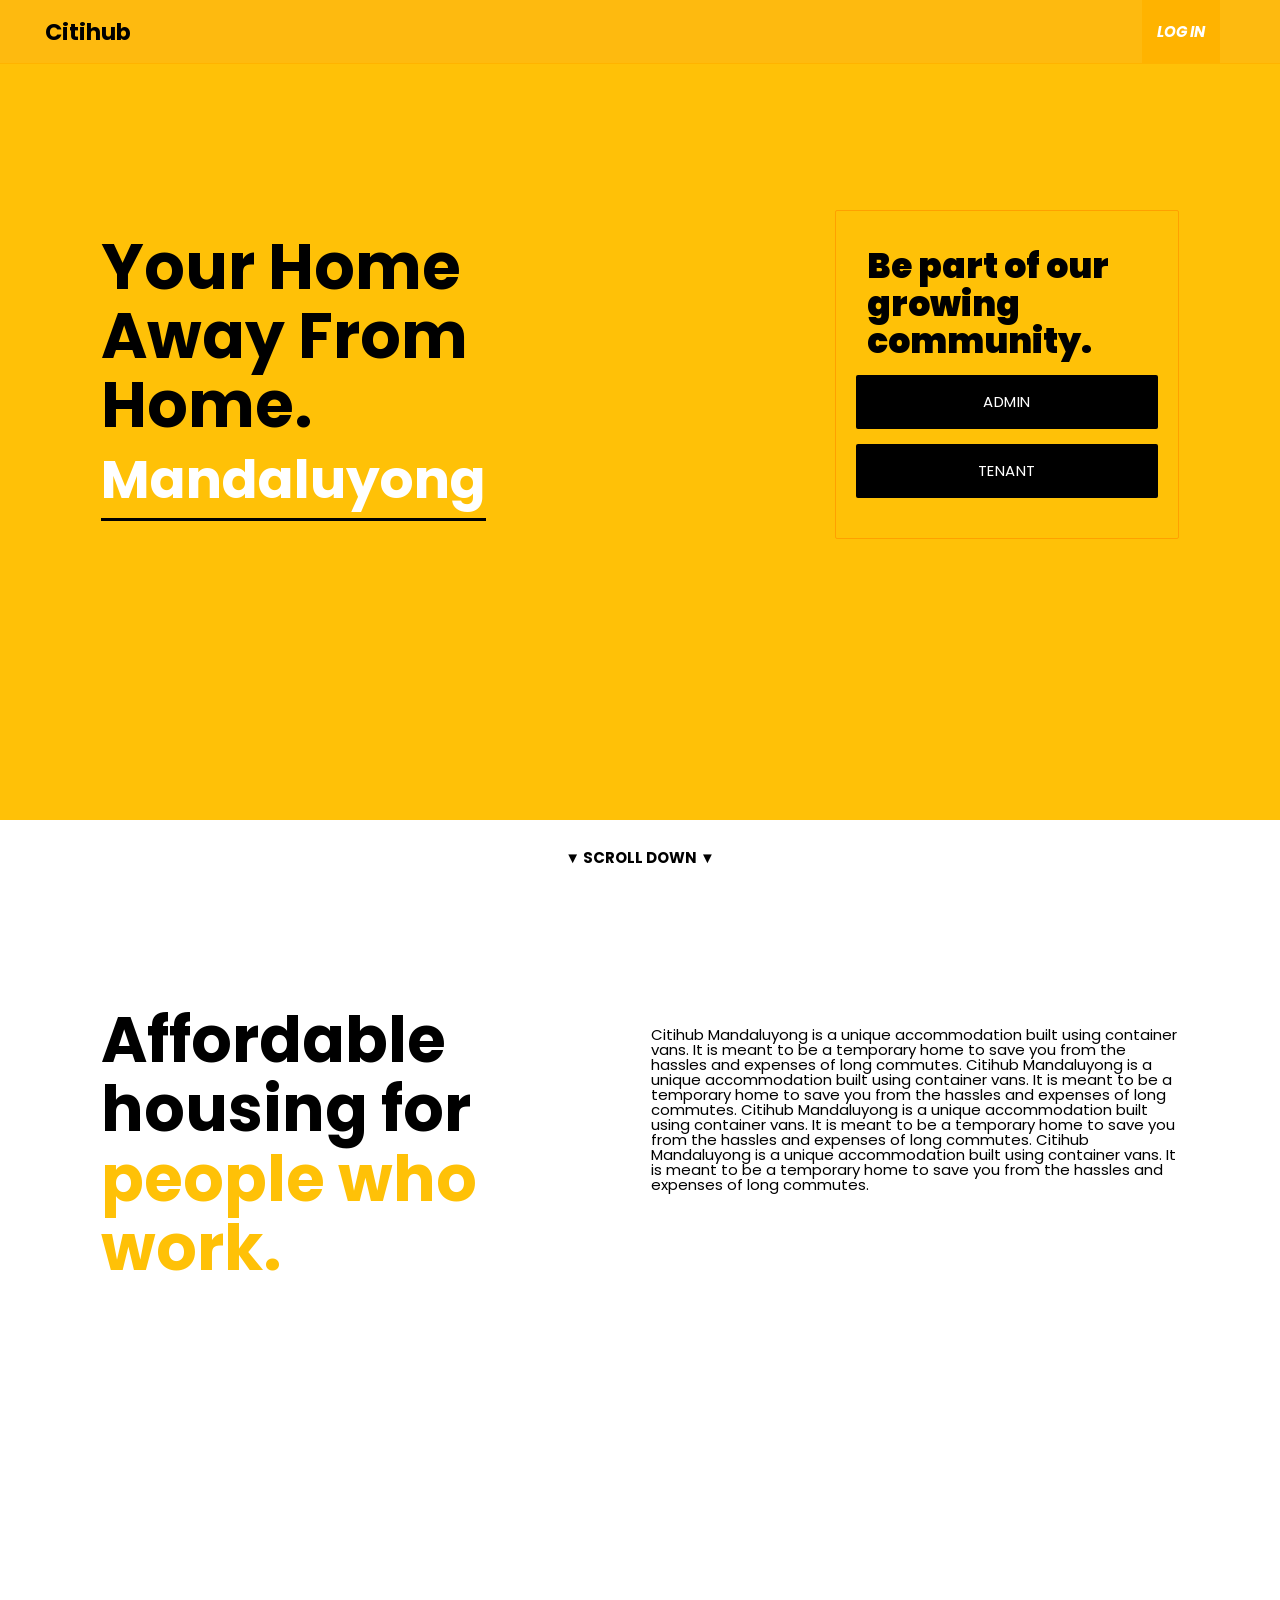
==== index.html @ 9468541c "CREATED Repo" ====
<!-- 
    Developed and designed by: Laurenz T.
    email me @: laurenz@outlook.ph
    COLLEGE OF COMPUTER STUDIES
    COMPUTER SCIENCE - SOFTWARE TECHNOLOGY
    "Ang pusong nabiyak, madalas naninindak" #uselessQuotesNgBagongTaon #2016
-->
<html>
    <head>
        <title>Crossfit Madayaw</title>
        <!-- Animated type stuff -->
        <link rel="stylesheet" href="animated-headline/css/reset.css"> <!-- CSS reset -->
	    <link rel="stylesheet" href="animated-headline/css/style.css"> <!-- Resource style -->
        <!-- Google icons -->        
        <link href="https://fonts.googleapis.com/icon?family=Material+Icons" rel="stylesheet"/>        
        <link href='https://fonts.googleapis.com/css?family=Poppins:400,300,500,700' rel='stylesheet' type='text/css'>
        
        <!-- Fonts up up and away -->
        <link type="text/css" rel="stylesheet" href="css/fontpack.css"/>
        <!-- Materialize CSS Import -->
        <link type="text/css" rel="stylesheet" href="css/materialize.css"  media="screen,projection"/>	      
        <!-- Custom Stylesheet -->
        <link type="text/css" rel="stylesheet" href="css/styles.css"/>  
        <!-- -->
        <link type="text/css" rel="stylesheet" href="css/animation.css" media="screen,projection"/>
        
        <!-- 
            PLEASE UPDATE THE FAVICON FFS
        -->
        <link rel="icon" type="image/png" href="assets/img/hack2015-favicon.png">
        <!-- 
            Looks like you've skipped editing the FAVICON....
        -->
        <!-- jquery. It's here because it wants to be here. It doesn't have to listen to what you want. -->
        <script type="text/javascript" src="js/jquery-2.1.3.min.js"></script>                                      
        <!--Let browser know website is optimized for mobile-->
        <meta name="viewport" 
              content="width=device-width, initial-scale=1.0, maximum-scale=1.0, user-scalable=yes"/>    
        <style>
            html {
                color: black;
            }
            p {
                font-size: 1em;
            }
            /* if you want to change the loading-bar's bar */
            .cd-headline.loading-bar .cd-words-wrapper::after {
                background: #000;
            }
            label {
                color: black !important;
                padding-right: 100px;
                margin-right: 200000px;
            }
        </style>
    </head>
    <!-- 
        Start of Body 
    -->
    <body>
        <!-- belowNav provides an effect for the nav bar-->        
        <!-- 
            NAVBAR 
        -->
        <div class="navbar-fixed">
            <nav>
                <div class="nav-wrapper " 
                     style="background: rgba(255, 193, 7, 0.92);
                            border-bottom: 1px solid;
                            border-bottom-color: #ffb300;">
                    
                    <div
                         style="padding-left: 45px;">
                        <a href="#!" class="brand-logo popp-bold font-condensed black-text" style="font-size: 1.5em;">
                            Citihub
                        </a>
                    </div>
                    <ul class="right hide-on-med-and-down popp-bold font-condensed all-caps italics">
                        <li>
                            <a href="sass.html">
                                 <!---->
                            </a>
                        </li>
                        <li>
                            <a href="badges.html">
                                 <!---->
                            </a>
                        </li>
                        <li class="active">
                            <a href="collapsible.html" class="amber darken-1">
                                Log in
                            </a>
                        </li>
                    </ul>
                </div>
            </nav>
        </div>
        <!-- \NAVBAR -->        
        
        <!-- 
            MAIN CONTENT 
        -->                
        <!-- ABOVE THE FOLD -->
        <section id="above-the-fold" class="amber" style="height: 84%;">
            <div class="padding-safe">                
                <div class="row">
                    <!-- left -->
                    <div class="col s12 m6">      
                        <!-- lazy spacing--><div class="pushdown-10p"></div>
                        <!-- lazy spacing--><div class="pushdown-5p"></div>
                        <div class="d">                        
                            <h1 class="cd-headline black-text clip popp-bold no-margin">
                                Your Home Away From Home. <br>
                            </h1>                            
                            <h2 class="cd-headline loading-bar popp-bold no-margin left">
                                <span class="cd-words-wrapper white-text text-accent-3 font-condensed ">
                                    <!-- First to appear -->
                                    <b class="is-visible">
                                        Mandaluyong
                                    </b>
                                    <b>
                                        Manila
                                    </b> 
                                    <b>
                                        Laguna
                                    </b> 
                                </span>
                            </h2>
                        </div>
                        
                    </div>
                    <!-- /left -->
                    <!-- spacing --> <div class="col s12 m2 transparent-text">.</div>
                    <!-- right -->
                    <div class="col s12 m4">
                        <!-- lazy spacing--><div class="pushdown-10p"></div>
                        <!-- lazy spacing--><div class="pushdown-2p"></div>
                        <div class="card-panel transparent input-field z-depth-0" style="border: 1px solid #ffa000;">
                            <div class="row">
                                <div class="col s12">
                                    <h4 class="black-text">
                                        Be part of our growing community.
                                    </h4>
                                </div>
                                <a href="/citihub/" class="btn-large black darken-3 z-depth-0 col s12">
                                    Admin
                                </a>
                                <span class="transparent-text">.</span>
                                <a href="/tenant/" class="btn-large black darken-3 z-depth-0 col s12">
                                    Tenant
                                </a>
                            </div>
                            <!--
                            <form>
                                <div class="input-field">
                                    <input id="first_name" type="text" class="validate black-text">
                                    <label for="first_name">Username</label>
                                </div>
                                <div class="input-field">
                                    <input id="first_name" type="password" class="validate black-text">
                                    <label for="first_name">Password</label>
                                </div>
                            </form>
                            -->
                        </div>
                    </div>
                    <!-- /right -->
                    <!-- lazy spacing --><div class="pushdown-5p"></div>
                </div>
            </div>
        </section>        
        <!-- -->
        <section class="windowheight">
            <div class="row">
                <div class="center floating">
                    <p class="popp-bold all-caps black-text">
                        <br><br>
                        ▼ Scroll down ▼
                    </p>
                </div>
            </div>
            <div class="padding-safe">
                <div class="row black-text">
                    <div class="col s12 m6">
                        <h1 class="black-text popp-bold">
                            Affordable housing for 
                            <span class="amber-text">
                                people who work.
                            </span>
                            
                        </h1>
                    </div>
                    <div class="col s12 m6">
                        <p class="pushdown-10p">
                            Citihub Mandaluyong is a unique accommodation built using container vans. 
                            It is meant to be a temporary home to save you from the hassles and expenses of long commutes.  
                            Citihub Mandaluyong is a unique accommodation built using container vans. 
                            It is meant to be a temporary home to save you from the hassles and expenses of long commutes.  
                            Citihub Mandaluyong is a unique accommodation built using container vans. 
                            It is meant to be a temporary home to save you from the hassles and expenses of long commutes.  
                            Citihub Mandaluyong is a unique accommodation built using container vans. 
                            It is meant to be a temporary home to save you from the hassles and expenses of long commutes.  
                            
                        </p>
                    </div>
                </div>
            </div>
        </section>
        <!-- lazy spacing --><div class="pushdown-10p"></div>
        <!-- 
            FOOTER
        -->
        <!--background-image: url('/assets/images/bg-2.jpg'); background-size: cover-->
        <footer class="page-footer black" style="padding-top: 10px;" >
            <div class="center popp-bold amber-text text-accent-3 all-caps italics">
                <h3>
                    "Challenge and pressure<br> yourself to rise"
                </h3>
                <span>
                    - Kobe Bryant - <br>
                    NBA Legend
                </span>
            </div>
            <div class="pushdown-2p"></div>
            <div class="container">
                <div class="row">
                    <div class="col l6 s12">
                        <h5 class="white-text">Crossfit Madayaw</h5>
                        <p class="grey-text text-lighten-4">
                            MS COMMERCIAL COMPLEX BLDG # 3 C-1 MC ARTHUR HIGHWAY, <br>
                            BRGY. MATINA, DAVAO CITY infront of Toyota Davao Matina
                        </p>
                    </div>
                    <div class="col l4 offset-l2 s12 text-right">
                        <h5 class="white-text">Links</h5>
                        <ul>
                            <li><a class="grey-text text-lighten-3" href="#!">Facebook</a></li>
                            <li><a class="grey-text text-lighten-3" href="#!">Twitter</a></li>
                            <li><a class="grey-text text-lighten-3" href="#!">Instagram</a></li>                            
                        </ul>
                        </div>
                </div>
            </div>
            <div class="footer-copyright ">
                <div class="container">
                    © 2016 Crossfit Madayaw
                    <a class="grey-text text-lighten-4 right" href="#!">
                        Con-TEMPORARY
                    </a>
                </div>
            </div>
        </footer>
        <!-- 
            \FOOTER 
        -->
        
        <!-- 
            Script Start 
        -->
        <script type="text/javascript" src="js/materialize.js"></script>
        <script> 
            $(".button-collapse").sideNav();
        </script>
        <script type="text/javascript" src="js/laurenz.js"></script>
        <!-- Script for changing navbar color. I know it's primitive. -->
        
        <script type="text/javascript" src="animated-headline/js/main.js"></script>    
        <script src="js/typed.js"></script>
          
        <script>            
          $(function(){
              $(".element").typed({                
                  strings: ["the norm.", "tradition.", "the specs.", "laziness.", "expectations.", "the typical."],
                  typeSpeed: 30,
                  loop: true,
                  showCursor: false,
                  backDelay: 800
              });
          });
        </script>  
    </body>
</html>

<!--
                    <div class="col s12 popp-bold">
                        <h1 class="white-text popp-bold all-caps italics">
                            Awarding those who go <br>
                            beyond 
                             <!-- Typed js content goes here 
                            <span class="element red-text text-accent-3"></span>
                        </h1>
                    </div>
                    -->
---- animated-headline/css/style.css ----
/* -------------------------------- 

Primary style

-------------------------------- */
*, *::after, *::before {
  -webkit-box-sizing: border-box;
  -moz-box-sizing: border-box;
  box-sizing: border-box;
}

html * {
  -webkit-font-smoothing: antialiased;
  -moz-osx-font-smoothing: grayscale;
}

.cd-words-wrapper {
  display: inline-block;
  position: relative;
  text-align: left;
}
.cd-words-wrapper b {
  display: inline-block;
  position: absolute;
  white-space: nowrap;
  left: 0;
  top: 0;
}
.cd-words-wrapper b.is-visible {
  position: relative;
}
.no-js .cd-words-wrapper b {
  opacity: 0;
}
.no-js .cd-words-wrapper b.is-visible {
  opacity: 1;
}

/* -------------------------------- 

xrotate-1 

-------------------------------- */
.cd-headline.rotate-1 .cd-words-wrapper {
  -webkit-perspective: 300px;
  -moz-perspective: 300px;
  perspective: 300px;
}
.cd-headline.rotate-1 b {
  opacity: 0;
  -webkit-transform-origin: 50% 100%;
  -moz-transform-origin: 50% 100%;
  -ms-transform-origin: 50% 100%;
  -o-transform-origin: 50% 100%;
  transform-origin: 50% 100%;
  -webkit-transform: rotateX(180deg);
  -moz-transform: rotateX(180deg);
  -ms-transform: rotateX(180deg);
  -o-transform: rotateX(180deg);
  transform: rotateX(180deg);
}
.cd-headline.rotate-1 b.is-visible {
  opacity: 1;
  -webkit-transform: rotateX(0deg);
  -moz-transform: rotateX(0deg);
  -ms-transform: rotateX(0deg);
  -o-transform: rotateX(0deg);
  transform: rotateX(0deg);
  -webkit-animation: cd-rotate-1-in 1.2s;
  -moz-animation: cd-rotate-1-in 1.2s;
  animation: cd-rotate-1-in 1.2s;
}
.cd-headline.rotate-1 b.is-hidden {
  -webkit-transform: rotateX(180deg);
  -moz-transform: rotateX(180deg);
  -ms-transform: rotateX(180deg);
  -o-transform: rotateX(180deg);
  transform: rotateX(180deg);
  -webkit-animation: cd-rotate-1-out 1.2s;
  -moz-animation: cd-rotate-1-out 1.2s;
  animation: cd-rotate-1-out 1.2s;
}

@-webkit-keyframes cd-rotate-1-in {
  0% {
    -webkit-transform: rotateX(180deg);
    opacity: 0;
  }
  35% {
    -webkit-transform: rotateX(120deg);
    opacity: 0;
  }
  65% {
    opacity: 0;
  }
  100% {
    -webkit-transform: rotateX(360deg);
    opacity: 1;
  }
}
@-moz-keyframes cd-rotate-1-in {
  0% {
    -moz-transform: rotateX(180deg);
    opacity: 0;
  }
  35% {
    -moz-transform: rotateX(120deg);
    opacity: 0;
  }
  65% {
    opacity: 0;
  }
  100% {
    -moz-transform: rotateX(360deg);
    opacity: 1;
  }
}
@keyframes cd-rotate-1-in {
  0% {
    -webkit-transform: rotateX(180deg);
    -moz-transform: rotateX(180deg);
    -ms-transform: rotateX(180deg);
    -o-transform: rotateX(180deg);
    transform: rotateX(180deg);
    opacity: 0;
  }
  35% {
    -webkit-transform: rotateX(120deg);
    -moz-transform: rotateX(120deg);
    -ms-transform: rotateX(120deg);
    -o-transform: rotateX(120deg);
    transform: rotateX(120deg);
    opacity: 0;
  }
  65% {
    opacity: 0;
  }
  100% {
    -webkit-transform: rotateX(360deg);
    -moz-transform: rotateX(360deg);
    -ms-transform: rotateX(360deg);
    -o-transform: rotateX(360deg);
    transform: rotateX(360deg);
    opacity: 1;
  }
}
@-webkit-keyframes cd-rotate-1-out {
  0% {
    -webkit-transform: rotateX(0deg);
    opacity: 1;
  }
  35% {
    -webkit-transform: rotateX(-40deg);
    opacity: 1;
  }
  65% {
    opacity: 0;
  }
  100% {
    -webkit-transform: rotateX(180deg);
    opacity: 0;
  }
}
@-moz-keyframes cd-rotate-1-out {
  0% {
    -moz-transform: rotateX(0deg);
    opacity: 1;
  }
  35% {
    -moz-transform: rotateX(-40deg);
    opacity: 1;
  }
  65% {
    opacity: 0;
  }
  100% {
    -moz-transform: rotateX(180deg);
    opacity: 0;
  }
}
@keyframes cd-rotate-1-out {
  0% {
    -webkit-transform: rotateX(0deg);
    -moz-transform: rotateX(0deg);
    -ms-transform: rotateX(0deg);
    -o-transform: rotateX(0deg);
    transform: rotateX(0deg);
    opacity: 1;
  }
  35% {
    -webkit-transform: rotateX(-40deg);
    -moz-transform: rotateX(-40deg);
    -ms-transform: rotateX(-40deg);
    -o-transform: rotateX(-40deg);
    transform: rotateX(-40deg);
    opacity: 1;
  }
  65% {
    opacity: 0;
  }
  100% {
    -webkit-transform: rotateX(180deg);
    -moz-transform: rotateX(180deg);
    -ms-transform: rotateX(180deg);
    -o-transform: rotateX(180deg);
    transform: rotateX(180deg);
    opacity: 0;
  }
}
/* -------------------------------- 

xtype 

-------------------------------- */
.cd-headline.type .cd-words-wrapper {
  vertical-align: top;
  overflow: hidden;
}
.cd-headline.type .cd-words-wrapper::after {
  /* vertical bar */
  content: '';
  position: absolute;
  right: 0;
  top: 50%;
  bottom: auto;
  -webkit-transform: translateY(-50%);
  -moz-transform: translateY(-50%);
  -ms-transform: translateY(-50%);
  -o-transform: translateY(-50%);
  transform: translateY(-50%);
  height: 90%;
  width: 1px;
  background-color: #aebcb9;
}
.cd-headline.type .cd-words-wrapper.waiting::after {
  -webkit-animation: cd-pulse 1s infinite;
  -moz-animation: cd-pulse 1s infinite;
  animation: cd-pulse 1s infinite;
}
.cd-headline.type .cd-words-wrapper.selected {
  background-color: #aebcb9;
}
.cd-headline.type .cd-words-wrapper.selected::after {
  visibility: hidden;
}
.cd-headline.type .cd-words-wrapper.selected b {
  color: #0d0d0d;
}
.cd-headline.type b {
  visibility: hidden;
}
.cd-headline.type b.is-visible {
  visibility: visible;
}
.cd-headline.type i {
  position: absolute;
  visibility: hidden;
}
.cd-headline.type i.in {
  position: relative;
  visibility: visible;
}

@-webkit-keyframes cd-pulse {
  0% {
    -webkit-transform: translateY(-50%) scale(1);
    opacity: 1;
  }
  40% {
    -webkit-transform: translateY(-50%) scale(0.9);
    opacity: 0;
  }
  100% {
    -webkit-transform: translateY(-50%) scale(0);
    opacity: 0;
  }
}
@-moz-keyframes cd-pulse {
  0% {
    -moz-transform: translateY(-50%) scale(1);
    opacity: 1;
  }
  40% {
    -moz-transform: translateY(-50%) scale(0.9);
    opacity: 0;
  }
  100% {
    -moz-transform: translateY(-50%) scale(0);
    opacity: 0;
  }
}
@keyframes cd-pulse {
  0% {
    -webkit-transform: translateY(-50%) scale(1);
    -moz-transform: translateY(-50%) scale(1);
    -ms-transform: translateY(-50%) scale(1);
    -o-transform: translateY(-50%) scale(1);
    transform: translateY(-50%) scale(1);
    opacity: 1;
  }
  40% {
    -webkit-transform: translateY(-50%) scale(0.9);
    -moz-transform: translateY(-50%) scale(0.9);
    -ms-transform: translateY(-50%) scale(0.9);
    -o-transform: translateY(-50%) scale(0.9);
    transform: translateY(-50%) scale(0.9);
    opacity: 0;
  }
  100% {
    -webkit-transform: translateY(-50%) scale(0);
    -moz-transform: translateY(-50%) scale(0);
    -ms-transform: translateY(-50%) scale(0);
    -o-transform: translateY(-50%) scale(0);
    transform: translateY(-50%) scale(0);
    opacity: 0;
  }
}
/* -------------------------------- 

xrotate-2 

-------------------------------- */
.cd-headline.rotate-2 .cd-words-wrapper {
  -webkit-perspective: 300px;
  -moz-perspective: 300px;
  perspective: 300px;
}
.cd-headline.rotate-2 i, .cd-headline.rotate-2 em {
  display: inline-block;
  -webkit-backface-visibility: hidden;
  backface-visibility: hidden;
}
.cd-headline.rotate-2 b {
  opacity: 0;
}
.cd-headline.rotate-2 i {
  -webkit-transform-style: preserve-3d;
  -moz-transform-style: preserve-3d;
  -ms-transform-style: preserve-3d;
  -o-transform-style: preserve-3d;
  transform-style: preserve-3d;
  -webkit-transform: translateZ(-20px) rotateX(90deg);
  -moz-transform: translateZ(-20px) rotateX(90deg);
  -ms-transform: translateZ(-20px) rotateX(90deg);
  -o-transform: translateZ(-20px) rotateX(90deg);
  transform: translateZ(-20px) rotateX(90deg);
  opacity: 0;
}
.is-visible .cd-headline.rotate-2 i {
  opacity: 1;
}
.cd-headline.rotate-2 i.in {
  -webkit-animation: cd-rotate-2-in 0.4s forwards;
  -moz-animation: cd-rotate-2-in 0.4s forwards;
  animation: cd-rotate-2-in 0.4s forwards;
}
.cd-headline.rotate-2 i.out {
  -webkit-animation: cd-rotate-2-out 0.4s forwards;
  -moz-animation: cd-rotate-2-out 0.4s forwards;
  animation: cd-rotate-2-out 0.4s forwards;
}
.cd-headline.rotate-2 em {
  -webkit-transform: translateZ(20px);
  -moz-transform: translateZ(20px);
  -ms-transform: translateZ(20px);
  -o-transform: translateZ(20px);
  transform: translateZ(20px);
}

.no-csstransitions .cd-headline.rotate-2 i {
  -webkit-transform: rotateX(0deg);
  -moz-transform: rotateX(0deg);
  -ms-transform: rotateX(0deg);
  -o-transform: rotateX(0deg);
  transform: rotateX(0deg);
  opacity: 0;
}
.no-csstransitions .cd-headline.rotate-2 i em {
  -webkit-transform: scale(1);
  -moz-transform: scale(1);
  -ms-transform: scale(1);
  -o-transform: scale(1);
  transform: scale(1);
}

.no-csstransitions .cd-headline.rotate-2 .is-visible i {
  opacity: 1;
}

@-webkit-keyframes cd-rotate-2-in {
  0% {
    opacity: 0;
    -webkit-transform: translateZ(-20px) rotateX(90deg);
  }
  60% {
    opacity: 1;
    -webkit-transform: translateZ(-20px) rotateX(-10deg);
  }
  100% {
    opacity: 1;
    -webkit-transform: translateZ(-20px) rotateX(0deg);
  }
}
@-moz-keyframes cd-rotate-2-in {
  0% {
    opacity: 0;
    -moz-transform: translateZ(-20px) rotateX(90deg);
  }
  60% {
    opacity: 1;
    -moz-transform: translateZ(-20px) rotateX(-10deg);
  }
  100% {
    opacity: 1;
    -moz-transform: translateZ(-20px) rotateX(0deg);
  }
}
@keyframes cd-rotate-2-in {
  0% {
    opacity: 0;
    -webkit-transform: translateZ(-20px) rotateX(90deg);
    -moz-transform: translateZ(-20px) rotateX(90deg);
    -ms-transform: translateZ(-20px) rotateX(90deg);
    -o-transform: translateZ(-20px) rotateX(90deg);
    transform: translateZ(-20px) rotateX(90deg);
  }
  60% {
    opacity: 1;
    -webkit-transform: translateZ(-20px) rotateX(-10deg);
    -moz-transform: translateZ(-20px) rotateX(-10deg);
    -ms-transform: translateZ(-20px) rotateX(-10deg);
    -o-transform: translateZ(-20px) rotateX(-10deg);
    transform: translateZ(-20px) rotateX(-10deg);
  }
  100% {
    opacity: 1;
    -webkit-transform: translateZ(-20px) rotateX(0deg);
    -moz-transform: translateZ(-20px) rotateX(0deg);
    -ms-transform: translateZ(-20px) rotateX(0deg);
    -o-transform: translateZ(-20px) rotateX(0deg);
    transform: translateZ(-20px) rotateX(0deg);
  }
}
@-webkit-keyframes cd-rotate-2-out {
  0% {
    opacity: 1;
    -webkit-transform: translateZ(-20px) rotateX(0);
  }
  60% {
    opacity: 0;
    -webkit-transform: translateZ(-20px) rotateX(-100deg);
  }
  100% {
    opacity: 0;
    -webkit-transform: translateZ(-20px) rotateX(-90deg);
  }
}
@-moz-keyframes cd-rotate-2-out {
  0% {
    opacity: 1;
    -moz-transform: translateZ(-20px) rotateX(0);
  }
  60% {
    opacity: 0;
    -moz-transform: translateZ(-20px) rotateX(-100deg);
  }
  100% {
    opacity: 0;
    -moz-transform: translateZ(-20px) rotateX(-90deg);
  }
}
@keyframes cd-rotate-2-out {
  0% {
    opacity: 1;
    -webkit-transform: translateZ(-20px) rotateX(0);
    -moz-transform: translateZ(-20px) rotateX(0);
    -ms-transform: translateZ(-20px) rotateX(0);
    -o-transform: translateZ(-20px) rotateX(0);
    transform: translateZ(-20px) rotateX(0);
  }
  60% {
    opacity: 0;
    -webkit-transform: translateZ(-20px) rotateX(-100deg);
    -moz-transform: translateZ(-20px) rotateX(-100deg);
    -ms-transform: translateZ(-20px) rotateX(-100deg);
    -o-transform: translateZ(-20px) rotateX(-100deg);
    transform: translateZ(-20px) rotateX(-100deg);
  }
  100% {
    opacity: 0;
    -webkit-transform: translateZ(-20px) rotateX(-90deg);
    -moz-transform: translateZ(-20px) rotateX(-90deg);
    -ms-transform: translateZ(-20px) rotateX(-90deg);
    -o-transform: translateZ(-20px) rotateX(-90deg);
    transform: translateZ(-20px) rotateX(-90deg);
  }
}
/* -------------------------------- 

xloading-bar 

-------------------------------- */
.cd-headline.loading-bar span {
  display: inline-block;
  padding: .2em 0;
}
.cd-headline.loading-bar .cd-words-wrapper {
  overflow: hidden;
  vertical-align: top;
}
.cd-headline.loading-bar .cd-words-wrapper::after {
  /* loading bar */
  content: '';
  position: absolute;
  left: 0;
  bottom: 0;
  height: 3px;
  width: 0;
  background: #000;
  z-index: 2;
  -webkit-transition: width 0.3s -0.1s;
  -moz-transition: width 0.3s -0.1s;
  transition: width 0.3s -0.1s;
}
.cd-headline.loading-bar .cd-words-wrapper.is-loading::after {
  width: 100%;
  -webkit-transition: width 3s;
  -moz-transition: width 3s;
  transition: width 3s;
}
.cd-headline.loading-bar b {
  top: .2em;
  opacity: 0;
  -webkit-transition: opacity 0.3s;
  -moz-transition: opacity 0.3s;
  transition: opacity 0.3s;
}
.cd-headline.loading-bar b.is-visible {
  opacity: 1;
  top: 0;
}

/* -------------------------------- 

xslide 

-------------------------------- */
.cd-headline.slide span {
  display: inline-block;
  padding: .2em 0;
}
.cd-headline.slide .cd-words-wrapper {
  overflow: hidden;
  vertical-align: top;
}
.cd-headline.slide b {
  opacity: 0;
  top: .2em;
}
.cd-headline.slide b.is-visible {
  top: 0;
  opacity: 1;
  -webkit-animation: slide-in 0.6s;
  -moz-animation: slide-in 0.6s;
  animation: slide-in 0.6s;
}
.cd-headline.slide b.is-hidden {
  -webkit-animation: slide-out 0.6s;
  -moz-animation: slide-out 0.6s;
  animation: slide-out 0.6s;
}

@-webkit-keyframes slide-in {
  0% {
    opacity: 0;
    -webkit-transform: translateY(-100%);
  }
  60% {
    opacity: 1;
    -webkit-transform: translateY(20%);
  }
  100% {
    opacity: 1;
    -webkit-transform: translateY(0);
  }
}
@-moz-keyframes slide-in {
  0% {
    opacity: 0;
    -moz-transform: translateY(-100%);
  }
  60% {
    opacity: 1;
    -moz-transform: translateY(20%);
  }
  100% {
    opacity: 1;
    -moz-transform: translateY(0);
  }
}
@keyframes slide-in {
  0% {
    opacity: 0;
    -webkit-transform: translateY(-100%);
    -moz-transform: translateY(-100%);
    -ms-transform: translateY(-100%);
    -o-transform: translateY(-100%);
    transform: translateY(-100%);
  }
  60% {
    opacity: 1;
    -webkit-transform: translateY(20%);
    -moz-transform: translateY(20%);
    -ms-transform: translateY(20%);
    -o-transform: translateY(20%);
    transform: translateY(20%);
  }
  100% {
    opacity: 1;
    -webkit-transform: translateY(0);
    -moz-transform: translateY(0);
    -ms-transform: translateY(0);
    -o-transform: translateY(0);
    transform: translateY(0);
  }
}
@-webkit-keyframes slide-out {
  0% {
    opacity: 1;
    -webkit-transform: translateY(0);
  }
  60% {
    opacity: 0;
    -webkit-transform: translateY(120%);
  }
  100% {
    opacity: 0;
    -webkit-transform: translateY(100%);
  }
}
@-moz-keyframes slide-out {
  0% {
    opacity: 1;
    -moz-transform: translateY(0);
  }
  60% {
    opacity: 0;
    -moz-transform: translateY(120%);
  }
  100% {
    opacity: 0;
    -moz-transform: translateY(100%);
  }
}
@keyframes slide-out {
  0% {
    opacity: 1;
    -webkit-transform: translateY(0);
    -moz-transform: translateY(0);
    -ms-transform: translateY(0);
    -o-transform: translateY(0);
    transform: translateY(0);
  }
  60% {
    opacity: 0;
    -webkit-transform: translateY(120%);
    -moz-transform: translateY(120%);
    -ms-transform: translateY(120%);
    -o-transform: translateY(120%);
    transform: translateY(120%);
  }
  100% {
    opacity: 0;
    -webkit-transform: translateY(100%);
    -moz-transform: translateY(100%);
    -ms-transform: translateY(100%);
    -o-transform: translateY(100%);
    transform: translateY(100%);
  }
}
/* -------------------------------- 

xclip 

-------------------------------- */
.cd-headline.clip span {
  display: inline-block;
  padding: .2em 0;
}
.cd-headline.clip .cd-words-wrapper {
  overflow: hidden;
  vertical-align: top;
}
.cd-headline.clip .cd-words-wrapper::after {
  /* line */
  content: '';
  position: absolute;
  top: 0;
  right: 0;
  width: 2px;
  height: 100%;
  background-color: #aebcb9;
}
.cd-headline.clip b {
  opacity: 0;
}
.cd-headline.clip b.is-visible {
  opacity: 1;
}

/* -------------------------------- 

xzoom 

-------------------------------- */
.cd-headline.zoom .cd-words-wrapper {
  -webkit-perspective: 300px;
  -moz-perspective: 300px;
  perspective: 300px;
}
.cd-headline.zoom b {
  opacity: 0;
}
.cd-headline.zoom b.is-visible {
  opacity: 1;
  -webkit-animation: zoom-in 0.8s;
  -moz-animation: zoom-in 0.8s;
  animation: zoom-in 0.8s;
}
.cd-headline.zoom b.is-hidden {
  -webkit-animation: zoom-out 0.8s;
  -moz-animation: zoom-out 0.8s;
  animation: zoom-out 0.8s;
}

@-webkit-keyframes zoom-in {
  0% {
    opacity: 0;
    -webkit-transform: translateZ(100px);
  }
  100% {
    opacity: 1;
    -webkit-transform: translateZ(0);
  }
}
@-moz-keyframes zoom-in {
  0% {
    opacity: 0;
    -moz-transform: translateZ(100px);
  }
  100% {
    opacity: 1;
    -moz-transform: translateZ(0);
  }
}
@keyframes zoom-in {
  0% {
    opacity: 0;
    -webkit-transform: translateZ(100px);
    -moz-transform: translateZ(100px);
    -ms-transform: translateZ(100px);
    -o-transform: translateZ(100px);
    transform: translateZ(100px);
  }
  100% {
    opacity: 1;
    -webkit-transform: translateZ(0);
    -moz-transform: translateZ(0);
    -ms-transform: translateZ(0);
    -o-transform: translateZ(0);
    transform: translateZ(0);
  }
}
@-webkit-keyframes zoom-out {
  0% {
    opacity: 1;
    -webkit-transform: translateZ(0);
  }
  100% {
    opacity: 0;
    -webkit-transform: translateZ(-100px);
  }
}
@-moz-keyframes zoom-out {
  0% {
    opacity: 1;
    -moz-transform: translateZ(0);
  }
  100% {
    opacity: 0;
    -moz-transform: translateZ(-100px);
  }
}
@keyframes zoom-out {
  0% {
    opacity: 1;
    -webkit-transform: translateZ(0);
    -moz-transform: translateZ(0);
    -ms-transform: translateZ(0);
    -o-transform: translateZ(0);
    transform: translateZ(0);
  }
  100% {
    opacity: 0;
    -webkit-transform: translateZ(-100px);
    -moz-transform: translateZ(-100px);
    -ms-transform: translateZ(-100px);
    -o-transform: translateZ(-100px);
    transform: translateZ(-100px);
  }
}
/* -------------------------------- 

xrotate-3 

-------------------------------- */
.cd-headline.rotate-3 .cd-words-wrapper {
  -webkit-perspective: 300px;
  -moz-perspective: 300px;
  perspective: 300px;
}
.cd-headline.rotate-3 b {
  opacity: 0;
}
.cd-headline.rotate-3 i {
  display: inline-block;
  -webkit-transform: rotateY(180deg);
  -moz-transform: rotateY(180deg);
  -ms-transform: rotateY(180deg);
  -o-transform: rotateY(180deg);
  transform: rotateY(180deg);
  -webkit-backface-visibility: hidden;
  backface-visibility: hidden;
}
.is-visible .cd-headline.rotate-3 i {
  -webkit-transform: rotateY(0deg);
  -moz-transform: rotateY(0deg);
  -ms-transform: rotateY(0deg);
  -o-transform: rotateY(0deg);
  transform: rotateY(0deg);
}
.cd-headline.rotate-3 i.in {
  -webkit-animation: cd-rotate-3-in 0.6s forwards;
  -moz-animation: cd-rotate-3-in 0.6s forwards;
  animation: cd-rotate-3-in 0.6s forwards;
}
.cd-headline.rotate-3 i.out {
  -webkit-animation: cd-rotate-3-out 0.6s forwards;
  -moz-animation: cd-rotate-3-out 0.6s forwards;
  animation: cd-rotate-3-out 0.6s forwards;
}

.no-csstransitions .cd-headline.rotate-3 i {
  -webkit-transform: rotateY(0deg);
  -moz-transform: rotateY(0deg);
  -ms-transform: rotateY(0deg);
  -o-transform: rotateY(0deg);
  transform: rotateY(0deg);
  opacity: 0;
}

.no-csstransitions .cd-headline.rotate-3 .is-visible i {
  opacity: 1;
}

@-webkit-keyframes cd-rotate-3-in {
  0% {
    -webkit-transform: rotateY(180deg);
  }
  100% {
    -webkit-transform: rotateY(0deg);
  }
}
@-moz-keyframes cd-rotate-3-in {
  0% {
    -moz-transform: rotateY(180deg);
  }
  100% {
    -moz-transform: rotateY(0deg);
  }
}
@keyframes cd-rotate-3-in {
  0% {
    -webkit-transform: rotateY(180deg);
    -moz-transform: rotateY(180deg);
    -ms-transform: rotateY(180deg);
    -o-transform: rotateY(180deg);
    transform: rotateY(180deg);
  }
  100% {
    -webkit-transform: rotateY(0deg);
    -moz-transform: rotateY(0deg);
    -ms-transform: rotateY(0deg);
    -o-transform: rotateY(0deg);
    transform: rotateY(0deg);
  }
}
@-webkit-keyframes cd-rotate-3-out {
  0% {
    -webkit-transform: rotateY(0);
  }
  100% {
    -webkit-transform: rotateY(-180deg);
  }
}
@-moz-keyframes cd-rotate-3-out {
  0% {
    -moz-transform: rotateY(0);
  }
  100% {
    -moz-transform: rotateY(-180deg);
  }
}
@keyframes cd-rotate-3-out {
  0% {
    -webkit-transform: rotateY(0);
    -moz-transform: rotateY(0);
    -ms-transform: rotateY(0);
    -o-transform: rotateY(0);
    transform: rotateY(0);
  }
  100% {
    -webkit-transform: rotateY(-180deg);
    -moz-transform: rotateY(-180deg);
    -ms-transform: rotateY(-180deg);
    -o-transform: rotateY(-180deg);
    transform: rotateY(-180deg);
  }
}
/* -------------------------------- 

xscale 

-------------------------------- */
.cd-headline.scale b {
  opacity: 0;
}
.cd-headline.scale i {
  display: inline-block;
  opacity: 0;
  -webkit-transform: scale(0);
  -moz-transform: scale(0);
  -ms-transform: scale(0);
  -o-transform: scale(0);
  transform: scale(0);
}
.is-visible .cd-headline.scale i {
  opacity: 1;
}
.cd-headline.scale i.in {
  -webkit-animation: scale-up 0.6s forwards;
  -moz-animation: scale-up 0.6s forwards;
  animation: scale-up 0.6s forwards;
}
.cd-headline.scale i.out {
  -webkit-animation: scale-down 0.6s forwards;
  -moz-animation: scale-down 0.6s forwards;
  animation: scale-down 0.6s forwards;
}

.no-csstransitions .cd-headline.scale i {
  -webkit-transform: scale(1);
  -moz-transform: scale(1);
  -ms-transform: scale(1);
  -o-transform: scale(1);
  transform: scale(1);
  opacity: 0;
}

.no-csstransitions .cd-headline.scale .is-visible i {
  opacity: 1;
}

@-webkit-keyframes scale-up {
  0% {
    -webkit-transform: scale(0);
    opacity: 0;
  }
  60% {
    -webkit-transform: scale(1.2);
    opacity: 1;
  }
  100% {
    -webkit-transform: scale(1);
    opacity: 1;
  }
}
@-moz-keyframes scale-up {
  0% {
    -moz-transform: scale(0);
    opacity: 0;
  }
  60% {
    -moz-transform: scale(1.2);
    opacity: 1;
  }
  100% {
    -moz-transform: scale(1);
    opacity: 1;
  }
}
@keyframes scale-up {
  0% {
    -webkit-transform: scale(0);
    -moz-transform: scale(0);
    -ms-transform: scale(0);
    -o-transform: scale(0);
    transform: scale(0);
    opacity: 0;
  }
  60% {
    -webkit-transform: scale(1.2);
    -moz-transform: scale(1.2);
    -ms-transform: scale(1.2);
    -o-transform: scale(1.2);
    transform: scale(1.2);
    opacity: 1;
  }
  100% {
    -webkit-transform: scale(1);
    -moz-transform: scale(1);
    -ms-transform: scale(1);
    -o-transform: scale(1);
    transform: scale(1);
    opacity: 1;
  }
}
@-webkit-keyframes scale-down {
  0% {
    -webkit-transform: scale(1);
    opacity: 1;
  }
  60% {
    -webkit-transform: scale(0);
    opacity: 0;
  }
}
@-moz-keyframes scale-down {
  0% {
    -moz-transform: scale(1);
    opacity: 1;
  }
  60% {
    -moz-transform: scale(0);
    opacity: 0;
  }
}
@keyframes scale-down {
  0% {
    -webkit-transform: scale(1);
    -moz-transform: scale(1);
    -ms-transform: scale(1);
    -o-transform: scale(1);
    transform: scale(1);
    opacity: 1;
  }
  60% {
    -webkit-transform: scale(0);
    -moz-transform: scale(0);
    -ms-transform: scale(0);
    -o-transform: scale(0);
    transform: scale(0);
    opacity: 0;
  }
}
/* -------------------------------- 

xpush 

-------------------------------- */
.cd-headline.push b {
  opacity: 0;
}
.cd-headline.push b.is-visible {
  opacity: 1;
  -webkit-animation: push-in 0.6s;
  -moz-animation: push-in 0.6s;
  animation: push-in 0.6s;
}
.cd-headline.push b.is-hidden {
  -webkit-animation: push-out 0.6s;
  -moz-animation: push-out 0.6s;
  animation: push-out 0.6s;
}

@-webkit-keyframes push-in {
  0% {
    opacity: 0;
    -webkit-transform: translateX(-100%);
  }
  60% {
    opacity: 1;
    -webkit-transform: translateX(10%);
  }
  100% {
    opacity: 1;
    -webkit-transform: translateX(0);
  }
}
@-moz-keyframes push-in {
  0% {
    opacity: 0;
    -moz-transform: translateX(-100%);
  }
  60% {
    opacity: 1;
    -moz-transform: translateX(10%);
  }
  100% {
    opacity: 1;
    -moz-transform: translateX(0);
  }
}
@keyframes push-in {
  0% {
    opacity: 0;
    -webkit-transform: translateX(-100%);
    -moz-transform: translateX(-100%);
    -ms-transform: translateX(-100%);
    -o-transform: translateX(-100%);
    transform: translateX(-100%);
  }
  60% {
    opacity: 1;
    -webkit-transform: translateX(10%);
    -moz-transform: translateX(10%);
    -ms-transform: translateX(10%);
    -o-transform: translateX(10%);
    transform: translateX(10%);
  }
  100% {
    opacity: 1;
    -webkit-transform: translateX(0);
    -moz-transform: translateX(0);
    -ms-transform: translateX(0);
    -o-transform: translateX(0);
    transform: translateX(0);
  }
}
@-webkit-keyframes push-out {
  0% {
    opacity: 1;
    -webkit-transform: translateX(0);
  }
  60% {
    opacity: 0;
    -webkit-transform: translateX(110%);
  }
  100% {
    opacity: 0;
    -webkit-transform: translateX(100%);
  }
}
@-moz-keyframes push-out {
  0% {
    opacity: 1;
    -moz-transform: translateX(0);
  }
  60% {
    opacity: 0;
    -moz-transform: translateX(110%);
  }
  100% {
    opacity: 0;
    -moz-transform: translateX(100%);
  }
}
@keyframes push-out {
  0% {
    opacity: 1;
    -webkit-transform: translateX(0);
    -moz-transform: translateX(0);
    -ms-transform: translateX(0);
    -o-transform: translateX(0);
    transform: translateX(0);
  }
  60% {
    opacity: 0;
    -webkit-transform: translateX(110%);
    -moz-transform: translateX(110%);
    -ms-transform: translateX(110%);
    -o-transform: translateX(110%);
    transform: translateX(110%);
  }
  100% {
    opacity: 0;
    -webkit-transform: translateX(100%);
    -moz-transform: translateX(100%);
    -ms-transform: translateX(100%);
    -o-transform: translateX(100%);
    transform: translateX(100%);
  }
}
---- css/fontpack.css ----
/**
    AUTHOR: Laurenz
    CONTACT: laurenz@outlook.ph

    Directions: 
    - - Simply use this CSS file instead of flooding your <head> with a bunch of font calls.
    - - After that, just add some tags as a class.
*/

/**
 * http://applemusic.tumblr.com/
 * https://jsfiddle.net/xq56dmrh/
 */

/** For BEBAS */
@font-face {
    font-family: "bebas";
    src: url("https://www.dropbox.com/s/7v56p7d20zcegbh/BEBAS.ttf?dl=1");
}

.bebas {
    font-family: "bebas", sans-serif !important;
}

/** Ultra Light */
@font-face {
  font-family: "San Francisco";
  font-weight: 100;
  src: url("https://applesocial.s3.amazonaws.com/assets/styles/fonts/sanfrancisco/sanfranciscodisplay-ultralight-webfont.woff");
}

/** Thin */
@font-face {
  font-family: "San Francisco";
  font-weight: 200;
  src: url("https://applesocial.s3.amazonaws.com/assets/styles/fonts/sanfrancisco/sanfranciscodisplay-thin-webfont.woff");
}

/** Regular */
@font-face {
  font-family: "San Francisco";
  font-weight: 400;
  src: url("https://applesocial.s3.amazonaws.com/assets/styles/fonts/sanfrancisco/sanfranciscodisplay-regular-webfont.woff");
}

/** Medium */
@font-face {
  font-family: "San Francisco";
  font-weight: 500;
  src: url("https://applesocial.s3.amazonaws.com/assets/styles/fonts/sanfrancisco/sanfranciscodisplay-medium-webfont.woff");
}

/** Semi Bold */
@font-face {
  font-family: "San Francisco";
  font-weight: 600;
  src: url("https://applesocial.s3.amazonaws.com/assets/styles/fonts/sanfrancisco/sanfranciscodisplay-semibold-webfont.woff");
}

/** Bold */ 
@font-face {
  font-family: "San Francisco";
  font-weight: 700;
  src: url("https://applesocial.s3.amazonaws.com/assets/styles/fonts/sanfrancisco/sanfranciscodisplay-bold-webfont.woff");
}

/*
    Lora font download below from Google
*/

/* cyrillic */
@font-face {
  font-family: 'Lora';
  font-style: normal;
  font-weight: 400;
  src: local('Lora'), local('Lora-Regular'), url(https://fonts.gstatic.com/s/lora/v9/XXbc_aQtUtjJrkp7pYGEKhTbgVql8nDJpwnrE27mub0.woff2) format('woff2');
  unicode-range: U+0400-045F, U+0490-0491, U+04B0-04B1, U+2116;
}
/* latin-ext */
@font-face {
  font-family: 'Lora';
  font-style: normal;
  font-weight: 400;
  src: local('Lora'), local('Lora-Regular'), url(https://fonts.gstatic.com/s/lora/v9/tHQOv8O1rd82EIrTHlzvmhTbgVql8nDJpwnrE27mub0.woff2) format('woff2');
  unicode-range: U+0100-024F, U+1E00-1EFF, U+20A0-20AB, U+20AD-20CF, U+2C60-2C7F, U+A720-A7FF;
}
/* latin */
@font-face {
  font-family: 'Lora';
  font-style: normal;
  font-weight: 400;
  src: local('Lora'), local('Lora-Regular'), url(https://fonts.gstatic.com/s/lora/v9/rAXKWvABQNHjPUk26ixVvvesZW2xOQ-xsNqO47m55DA.woff2) format('woff2');
  unicode-range: U+0000-00FF, U+0131, U+0152-0153, U+02C6, U+02DA, U+02DC, U+2000-206F, U+2074, U+20AC, U+2212, U+2215, U+E0FF, U+EFFD, U+F000;
}
/* cyrillic */
@font-face {
  font-family: 'Lora';
  font-style: normal;
  font-weight: 700;
  src: local('Lora Bold'), local('Lora-Bold'), url(https://fonts.gstatic.com/s/lora/v9/yNp9UcngimMxgyQxKMt1QVKPGs1ZzpMvnHX-7fPOuAc.woff2) format('woff2');
  unicode-range: U+0400-045F, U+0490-0491, U+04B0-04B1, U+2116;
}
/* latin-ext */
@font-face {
  font-family: 'Lora';
  font-style: normal;
  font-weight: 700;
  src: local('Lora Bold'), local('Lora-Bold'), url(https://fonts.gstatic.com/s/lora/v9/sNDli5YcfijR40K0xz3mZVKPGs1ZzpMvnHX-7fPOuAc.woff2) format('woff2');
  unicode-range: U+0100-024F, U+1E00-1EFF, U+20A0-20AB, U+20AD-20CF, U+2C60-2C7F, U+A720-A7FF;
}
/* latin */
@font-face {
  font-family: 'Lora';
  font-style: normal;
  font-weight: 700;
  src: local('Lora Bold'), local('Lora-Bold'), url(https://fonts.gstatic.com/s/lora/v9/mlTYdpdDwCepOR2s5kS2CwLUuEpTyoUstqEm5AMlJo4.woff2) format('woff2');
  unicode-range: U+0000-00FF, U+0131, U+0152-0153, U+02C6, U+02DA, U+02DC, U+2000-206F, U+2074, U+20AC, U+2212, U+2215, U+E0FF, U+EFFD, U+F000;
}

/*
    Roboto font download from Google
*/

/* cyrillic-ext */
@font-face {
  font-family: 'Roboto';
  font-style: normal;
  font-weight: 100;
  src: local('Roboto Thin'), local('Roboto-Thin'), url(https://fonts.gstatic.com/s/roboto/v15/ty9dfvLAziwdqQ2dHoyjphkAz4rYn47Zy2rvigWQf6w.woff2) format('woff2');
  unicode-range: U+0460-052F, U+20B4, U+2DE0-2DFF, U+A640-A69F;
}
/* cyrillic */
@font-face {
  font-family: 'Roboto';
  font-style: normal;
  font-weight: 100;
  src: local('Roboto Thin'), local('Roboto-Thin'), url(https://fonts.gstatic.com/s/roboto/v15/frNV30OaYdlFRtH2VnZZdhkAz4rYn47Zy2rvigWQf6w.woff2) format('woff2');
  unicode-range: U+0400-045F, U+0490-0491, U+04B0-04B1, U+2116;
}
/* greek-ext */
@font-face {
  font-family: 'Roboto';
  font-style: normal;
  font-weight: 100;
  src: local('Roboto Thin'), local('Roboto-Thin'), url(https://fonts.gstatic.com/s/roboto/v15/gwVJDERN2Amz39wrSoZ7FxkAz4rYn47Zy2rvigWQf6w.woff2) format('woff2');
  unicode-range: U+1F00-1FFF;
}
/* greek */
@font-face {
  font-family: 'Roboto';
  font-style: normal;
  font-weight: 100;
  src: local('Roboto Thin'), local('Roboto-Thin'), url(https://fonts.gstatic.com/s/roboto/v15/aZMswpodYeVhtRvuABJWvBkAz4rYn47Zy2rvigWQf6w.woff2) format('woff2');
  unicode-range: U+0370-03FF;
}
/* vietnamese */
@font-face {
  font-family: 'Roboto';
  font-style: normal;
  font-weight: 100;
  src: local('Roboto Thin'), local('Roboto-Thin'), url(https://fonts.gstatic.com/s/roboto/v15/VvXUGKZXbHtX_S_VCTLpGhkAz4rYn47Zy2rvigWQf6w.woff2) format('woff2');
  unicode-range: U+0102-0103, U+1EA0-1EF1, U+20AB;
}
/* latin-ext */
@font-face {
  font-family: 'Roboto';
  font-style: normal;
  font-weight: 100;
  src: local('Roboto Thin'), local('Roboto-Thin'), url(https://fonts.gstatic.com/s/roboto/v15/e7MeVAyvogMqFwwl61PKhBkAz4rYn47Zy2rvigWQf6w.woff2) format('woff2');
  unicode-range: U+0100-024F, U+1E00-1EFF, U+20A0-20AB, U+20AD-20CF, U+2C60-2C7F, U+A720-A7FF;
}
/* latin */
@font-face {
  font-family: 'Roboto';
  font-style: normal;
  font-weight: 100;
  src: local('Roboto Thin'), local('Roboto-Thin'), url(https://fonts.gstatic.com/s/roboto/v15/2tsd397wLxj96qwHyNIkxHYhjbSpvc47ee6xR_80Hnw.woff2) format('woff2');
  unicode-range: U+0000-00FF, U+0131, U+0152-0153, U+02C6, U+02DA, U+02DC, U+2000-206F, U+2074, U+20AC, U+2212, U+2215, U+E0FF, U+EFFD, U+F000;
}
/* cyrillic-ext */
@font-face {
  font-family: 'Roboto';
  font-style: normal;
  font-weight: 300;
  src: local('Roboto Light'), local('Roboto-Light'), url(https://fonts.gstatic.com/s/roboto/v15/0eC6fl06luXEYWpBSJvXCIX0hVgzZQUfRDuZrPvH3D8.woff2) format('woff2');
  unicode-range: U+0460-052F, U+20B4, U+2DE0-2DFF, U+A640-A69F;
}
/* cyrillic */
@font-face {
  font-family: 'Roboto';
  font-style: normal;
  font-weight: 300;
  src: local('Roboto Light'), local('Roboto-Light'), url(https://fonts.gstatic.com/s/roboto/v15/Fl4y0QdOxyyTHEGMXX8kcYX0hVgzZQUfRDuZrPvH3D8.woff2) format('woff2');
  unicode-range: U+0400-045F, U+0490-0491, U+04B0-04B1, U+2116;
}
/* greek-ext */
@font-face {
  font-family: 'Roboto';
  font-style: normal;
  font-weight: 300;
  src: local('Roboto Light'), local('Roboto-Light'), url(https://fonts.gstatic.com/s/roboto/v15/-L14Jk06m6pUHB-5mXQQnYX0hVgzZQUfRDuZrPvH3D8.woff2) format('woff2');
  unicode-range: U+1F00-1FFF;
}
/* greek */
@font-face {
  font-family: 'Roboto';
  font-style: normal;
  font-weight: 300;
  src: local('Roboto Light'), local('Roboto-Light'), url(https://fonts.gstatic.com/s/roboto/v15/I3S1wsgSg9YCurV6PUkTOYX0hVgzZQUfRDuZrPvH3D8.woff2) format('woff2');
  unicode-range: U+0370-03FF;
}
/* vietnamese */
@font-face {
  font-family: 'Roboto';
  font-style: normal;
  font-weight: 300;
  src: local('Roboto Light'), local('Roboto-Light'), url(https://fonts.gstatic.com/s/roboto/v15/NYDWBdD4gIq26G5XYbHsFIX0hVgzZQUfRDuZrPvH3D8.woff2) format('woff2');
  unicode-range: U+0102-0103, U+1EA0-1EF1, U+20AB;
}
/* latin-ext */
@font-face {
  font-family: 'Roboto';
  font-style: normal;
  font-weight: 300;
  src: local('Roboto Light'), local('Roboto-Light'), url(https://fonts.gstatic.com/s/roboto/v15/Pru33qjShpZSmG3z6VYwnYX0hVgzZQUfRDuZrPvH3D8.woff2) format('woff2');
  unicode-range: U+0100-024F, U+1E00-1EFF, U+20A0-20AB, U+20AD-20CF, U+2C60-2C7F, U+A720-A7FF;
}
/* latin */
@font-face {
  font-family: 'Roboto';
  font-style: normal;
  font-weight: 300;
  src: local('Roboto Light'), local('Roboto-Light'), url(https://fonts.gstatic.com/s/roboto/v15/Hgo13k-tfSpn0qi1SFdUfZBw1xU1rKptJj_0jans920.woff2) format('woff2');
  unicode-range: U+0000-00FF, U+0131, U+0152-0153, U+02C6, U+02DA, U+02DC, U+2000-206F, U+2074, U+20AC, U+2212, U+2215, U+E0FF, U+EFFD, U+F000;
}
/* cyrillic-ext */
@font-face {
  font-family: 'Roboto';
  font-style: normal;
  font-weight: 400;
  src: local('Roboto'), local('Roboto-Regular'), url(https://fonts.gstatic.com/s/roboto/v15/sTdaA6j0Psb920Vjv-mrzH-_kf6ByYO6CLYdB4HQE-Y.woff2) format('woff2');
  unicode-range: U+0460-052F, U+20B4, U+2DE0-2DFF, U+A640-A69F;
}
/* cyrillic */
@font-face {
  font-family: 'Roboto';
  font-style: normal;
  font-weight: 400;
  src: local('Roboto'), local('Roboto-Regular'), url(https://fonts.gstatic.com/s/roboto/v15/uYECMKoHcO9x1wdmbyHIm3-_kf6ByYO6CLYdB4HQE-Y.woff2) format('woff2');
  unicode-range: U+0400-045F, U+0490-0491, U+04B0-04B1, U+2116;
}
/* greek-ext */
@font-face {
  font-family: 'Roboto';
  font-style: normal;
  font-weight: 400;
  src: local('Roboto'), local('Roboto-Regular'), url(https://fonts.gstatic.com/s/roboto/v15/tnj4SB6DNbdaQnsM8CFqBX-_kf6ByYO6CLYdB4HQE-Y.woff2) format('woff2');
  unicode-range: U+1F00-1FFF;
}
/* greek */
@font-face {
  font-family: 'Roboto';
  font-style: normal;
  font-weight: 400;
  src: local('Roboto'), local('Roboto-Regular'), url(https://fonts.gstatic.com/s/roboto/v15/_VYFx-s824kXq_Ul2BHqYH-_kf6ByYO6CLYdB4HQE-Y.woff2) format('woff2');
  unicode-range: U+0370-03FF;
}
/* vietnamese */
@font-face {
  font-family: 'Roboto';
  font-style: normal;
  font-weight: 400;
  src: local('Roboto'), local('Roboto-Regular'), url(https://fonts.gstatic.com/s/roboto/v15/NJ4vxlgWwWbEsv18dAhqnn-_kf6ByYO6CLYdB4HQE-Y.woff2) format('woff2');
  unicode-range: U+0102-0103, U+1EA0-1EF1, U+20AB;
}
/* latin-ext */
@font-face {
  font-family: 'Roboto';
  font-style: normal;
  font-weight: 400;
  src: local('Roboto'), local('Roboto-Regular'), url(https://fonts.gstatic.com/s/roboto/v15/Ks_cVxiCiwUWVsFWFA3Bjn-_kf6ByYO6CLYdB4HQE-Y.woff2) format('woff2');
  unicode-range: U+0100-024F, U+1E00-1EFF, U+20A0-20AB, U+20AD-20CF, U+2C60-2C7F, U+A720-A7FF;
}
/* latin */
@font-face {
  font-family: 'Roboto';
  font-style: normal;
  font-weight: 400;
  src: local('Roboto'), local('Roboto-Regular'), url(https://fonts.gstatic.com/s/roboto/v15/oMMgfZMQthOryQo9n22dcuvvDin1pK8aKteLpeZ5c0A.woff2) format('woff2');
  unicode-range: U+0000-00FF, U+0131, U+0152-0153, U+02C6, U+02DA, U+02DC, U+2000-206F, U+2074, U+20AC, U+2212, U+2215, U+E0FF, U+EFFD, U+F000;
}
/* cyrillic-ext */
@font-face {
  font-family: 'Roboto';
  font-style: normal;
  font-weight: 500;
  src: local('Roboto Medium'), local('Roboto-Medium'), url(https://fonts.gstatic.com/s/roboto/v15/ZLqKeelYbATG60EpZBSDy4X0hVgzZQUfRDuZrPvH3D8.woff2) format('woff2');
  unicode-range: U+0460-052F, U+20B4, U+2DE0-2DFF, U+A640-A69F;
}
/* cyrillic */
@font-face {
  font-family: 'Roboto';
  font-style: normal;
  font-weight: 500;
  src: local('Roboto Medium'), local('Roboto-Medium'), url(https://fonts.gstatic.com/s/roboto/v15/oHi30kwQWvpCWqAhzHcCSIX0hVgzZQUfRDuZrPvH3D8.woff2) format('woff2');
  unicode-range: U+0400-045F, U+0490-0491, U+04B0-04B1, U+2116;
}
/* greek-ext */
@font-face {
  font-family: 'Roboto';
  font-style: normal;
  font-weight: 500;
  src: local('Roboto Medium'), local('Roboto-Medium'), url(https://fonts.gstatic.com/s/roboto/v15/rGvHdJnr2l75qb0YND9NyIX0hVgzZQUfRDuZrPvH3D8.woff2) format('woff2');
  unicode-range: U+1F00-1FFF;
}
/* greek */
@font-face {
  font-family: 'Roboto';
  font-style: normal;
  font-weight: 500;
  src: local('Roboto Medium'), local('Roboto-Medium'), url(https://fonts.gstatic.com/s/roboto/v15/mx9Uck6uB63VIKFYnEMXrYX0hVgzZQUfRDuZrPvH3D8.woff2) format('woff2');
  unicode-range: U+0370-03FF;
}
/* vietnamese */
@font-face {
  font-family: 'Roboto';
  font-style: normal;
  font-weight: 500;
  src: local('Roboto Medium'), local('Roboto-Medium'), url(https://fonts.gstatic.com/s/roboto/v15/mbmhprMH69Zi6eEPBYVFhYX0hVgzZQUfRDuZrPvH3D8.woff2) format('woff2');
  unicode-range: U+0102-0103, U+1EA0-1EF1, U+20AB;
}
/* latin-ext */
@font-face {
  font-family: 'Roboto';
  font-style: normal;
  font-weight: 500;
  src: local('Roboto Medium'), local('Roboto-Medium'), url(https://fonts.gstatic.com/s/roboto/v15/oOeFwZNlrTefzLYmlVV1UIX0hVgzZQUfRDuZrPvH3D8.woff2) format('woff2');
  unicode-range: U+0100-024F, U+1E00-1EFF, U+20A0-20AB, U+20AD-20CF, U+2C60-2C7F, U+A720-A7FF;
}
/* latin */
@font-face {
  font-family: 'Roboto';
  font-style: normal;
  font-weight: 500;
  src: local('Roboto Medium'), local('Roboto-Medium'), url(https://fonts.gstatic.com/s/roboto/v15/RxZJdnzeo3R5zSexge8UUZBw1xU1rKptJj_0jans920.woff2) format('woff2');
  unicode-range: U+0000-00FF, U+0131, U+0152-0153, U+02C6, U+02DA, U+02DC, U+2000-206F, U+2074, U+20AC, U+2212, U+2215, U+E0FF, U+EFFD, U+F000;
}
/* cyrillic-ext */
@font-face {
  font-family: 'Roboto';
  font-style: normal;
  font-weight: 700;
  src: local('Roboto Bold'), local('Roboto-Bold'), url(https://fonts.gstatic.com/s/roboto/v15/77FXFjRbGzN4aCrSFhlh3oX0hVgzZQUfRDuZrPvH3D8.woff2) format('woff2');
  unicode-range: U+0460-052F, U+20B4, U+2DE0-2DFF, U+A640-A69F;
}
/* cyrillic */
@font-face {
  font-family: 'Roboto';
  font-style: normal;
  font-weight: 700;
  src: local('Roboto Bold'), local('Roboto-Bold'), url(https://fonts.gstatic.com/s/roboto/v15/isZ-wbCXNKAbnjo6_TwHToX0hVgzZQUfRDuZrPvH3D8.woff2) format('woff2');
  unicode-range: U+0400-045F, U+0490-0491, U+04B0-04B1, U+2116;
}
/* greek-ext */
@font-face {
  font-family: 'Roboto';
  font-style: normal;
  font-weight: 700;
  src: local('Roboto Bold'), local('Roboto-Bold'), url(https://fonts.gstatic.com/s/roboto/v15/UX6i4JxQDm3fVTc1CPuwqoX0hVgzZQUfRDuZrPvH3D8.woff2) format('woff2');
  unicode-range: U+1F00-1FFF;
}
/* greek */
@font-face {
  font-family: 'Roboto';
  font-style: normal;
  font-weight: 700;
  src: local('Roboto Bold'), local('Roboto-Bold'), url(https://fonts.gstatic.com/s/roboto/v15/jSN2CGVDbcVyCnfJfjSdfIX0hVgzZQUfRDuZrPvH3D8.woff2) format('woff2');
  unicode-range: U+0370-03FF;
}
/* vietnamese */
@font-face {
  font-family: 'Roboto';
  font-style: normal;
  font-weight: 700;
  src: local('Roboto Bold'), local('Roboto-Bold'), url(https://fonts.gstatic.com/s/roboto/v15/PwZc-YbIL414wB9rB1IAPYX0hVgzZQUfRDuZrPvH3D8.woff2) format('woff2');
  unicode-range: U+0102-0103, U+1EA0-1EF1, U+20AB;
}
/* latin-ext */
@font-face {
  font-family: 'Roboto';
  font-style: normal;
  font-weight: 700;
  src: local('Roboto Bold'), local('Roboto-Bold'), url(https://fonts.gstatic.com/s/roboto/v15/97uahxiqZRoncBaCEI3aW4X0hVgzZQUfRDuZrPvH3D8.woff2) format('woff2');
  unicode-range: U+0100-024F, U+1E00-1EFF, U+20A0-20AB, U+20AD-20CF, U+2C60-2C7F, U+A720-A7FF;
}
/* latin */
@font-face {
  font-family: 'Roboto';
  font-style: normal;
  font-weight: 700;
  src: local('Roboto Bold'), local('Roboto-Bold'), url(https://fonts.gstatic.com/s/roboto/v15/d-6IYplOFocCacKzxwXSOJBw1xU1rKptJj_0jans920.woff2) format('woff2');
  unicode-range: U+0000-00FF, U+0131, U+0152-0153, U+02C6, U+02DA, U+02DC, U+2000-206F, U+2074, U+20AC, U+2212, U+2215, U+E0FF, U+EFFD, U+F000;
}
/* cyrillic-ext */
@font-face {
  font-family: 'Roboto';
  font-style: normal;
  font-weight: 900;
  src: local('Roboto Black'), local('Roboto-Black'), url(https://fonts.gstatic.com/s/roboto/v15/s7gftie1JANC-QmDJvMWZoX0hVgzZQUfRDuZrPvH3D8.woff2) format('woff2');
  unicode-range: U+0460-052F, U+20B4, U+2DE0-2DFF, U+A640-A69F;
}
/* cyrillic */
@font-face {
  font-family: 'Roboto';
  font-style: normal;
  font-weight: 900;
  src: local('Roboto Black'), local('Roboto-Black'), url(https://fonts.gstatic.com/s/roboto/v15/3Y_xCyt7TNunMGg0Et2pnoX0hVgzZQUfRDuZrPvH3D8.woff2) format('woff2');
  unicode-range: U+0400-045F, U+0490-0491, U+04B0-04B1, U+2116;
}
/* greek-ext */
@font-face {
  font-family: 'Roboto';
  font-style: normal;
  font-weight: 900;
  src: local('Roboto Black'), local('Roboto-Black'), url(https://fonts.gstatic.com/s/roboto/v15/WeQRRE07FDkIrr29oHQgHIX0hVgzZQUfRDuZrPvH3D8.woff2) format('woff2');
  unicode-range: U+1F00-1FFF;
}
/* greek */
@font-face {
  font-family: 'Roboto';
  font-style: normal;
  font-weight: 900;
  src: local('Roboto Black'), local('Roboto-Black'), url(https://fonts.gstatic.com/s/roboto/v15/jyIYROCkJM3gZ4KV00YXOIX0hVgzZQUfRDuZrPvH3D8.woff2) format('woff2');
  unicode-range: U+0370-03FF;
}
/* vietnamese */
@font-face {
  font-family: 'Roboto';
  font-style: normal;
  font-weight: 900;
  src: local('Roboto Black'), local('Roboto-Black'), url(https://fonts.gstatic.com/s/roboto/v15/phsu-QZXz1JBv0PbFoPmEIX0hVgzZQUfRDuZrPvH3D8.woff2) format('woff2');
  unicode-range: U+0102-0103, U+1EA0-1EF1, U+20AB;
}
/* latin-ext */
@font-face {
  font-family: 'Roboto';
  font-style: normal;
  font-weight: 900;
  src: local('Roboto Black'), local('Roboto-Black'), url(https://fonts.gstatic.com/s/roboto/v15/9_7S_tWeGDh5Pq3u05RVkoX0hVgzZQUfRDuZrPvH3D8.woff2) format('woff2');
  unicode-range: U+0100-024F, U+1E00-1EFF, U+20A0-20AB, U+20AD-20CF, U+2C60-2C7F, U+A720-A7FF;
}
/* latin */
@font-face {
  font-family: 'Roboto';
  font-style: normal;
  font-weight: 900;
  src: local('Roboto Black'), local('Roboto-Black'), url(https://fonts.gstatic.com/s/roboto/v15/mnpfi9pxYH-Go5UiibESIpBw1xU1rKptJj_0jans920.woff2) format('woff2');
  unicode-range: U+0000-00FF, U+0131, U+0152-0153, U+02C6, U+02DA, U+02DC, U+2000-206F, U+2074, U+20AC, U+2212, U+2215, U+E0FF, U+EFFD, U+F000;
}

@font-face {
    font-family: 'Poppins', sans-serif;
}

/*
    Oswald Google Font
*/

@font-face {
    font-family: 'Oswald', sans-serif;
}
/*
    Custom class calls for selected fonts
*/

.oswald-normal {
    font-family: 'Oswald', sans-serif !important;
    font-weight: 400;
}

.oswald-bold {
    font-family: 'Oswald', sans-serif !important;
    font-weight: 700;
}

.popp-thin {
    font-family: 'Poppins', sans-serif !important;
    font-weight: 300 !important;
}

.popp-normal {
    font-family: 'Poppins', sans-serif !important;
    font-weight: 400 !important;
}

.popp-medium {
    font-family: 'Poppins', sans-serif !important;
    font-weight: 500;
}

.popp-bold {
    font-family: 'Poppins', sans-serif !important;
    font-weight: 700;
}

.sf-900 {
    font-family: "San Francisco" !important;
    font-weight: 900 !important;
}

.sf-700 {
    font-family: "San Francisco";
    font-weight: 700;
}

.sf-400 {
    font-family: "San Francisco";
    font-weight: 400;
}

.sf-300 {
    font-family: "San Francisco" !important;
    font-weight: 300 !important;
}

.sf-200 {
    font-family: "San Francisco";
    font-weight: 200;
}

.lora-400{
    font-family: 'lora';
    font-weight: 400;
}
.lora-700{
    font-family: 'lora';
    font-weight: 700;
}

.make-thick {
    
    font-weight: 600;
    font-size: 10em;
    
}
.lora-400{
    font-family: 'lora';
    font-weight: 400;
}
.lora-700{
    font-family: 'lora';
    font-weight: 700;
}
.roboto-200{
    
    font-weight: 200;
}

.roboto-300{
    font-family: 'Roboto';
    font-weight: 300;
}

.roboto-400{
    font-family: 'Roboto';
    font-weight: 400;
}

.roboto-500{
    font-family: 'Roboto';
    font-weight: 500;
}

.roboto-700{
    font-family: 'Roboto';
    font-weight: 700;
}

.roboto-800{
    font-family: 'Roboto';
    font-weight: 800;
}
.roboto-900{
    font-family: 'Roboto';
    font-weight: 900;
}

/*
    Text Alignment
*/
.text-right{
    text-align: right !important;
}

.font-condensed {
    font-stretch: ultra-condensed;
}

.all-caps {
    text-transform: uppercase !important;
}

.italics {
    font-style: italic;
}

/*
    FONT SIZES
*/
.font-120 {
    font-size: 120px !important;
}
.font-118 {
    font-size: 118px !important;
}
.font-106 {
    font-size: 106px !important;
}
.font-72 {
    font-size: 72px !important;
}
.font-60 {
    font-size: 60px !important;
}
.font-56 {
    font-size: 56px !important;
}
.font-48 {
    font-size: 48px !important;
}
.font-42 {
    font-size: 42px !important;
}
.font-32 {
    font-size: 32px !important;
}
.font-24 {
    font-size: 24px !important;
}
.font-20 {
    font-size: 20px !important;
}
.font-18 {
    font-size: 18px !important;
}
.font-12 {
    font-size: 12px !important;
}
.font-9 {
    font-size: 9px !important;
}

.font-weight-300 {
    font-weight: 300;
}

.font-weight-400 {
    font-weight: 400;
}
---- css/styles.css ----
/*
    Native Elements ONLY
*/

body {
    font-family: "Poppins" !important;
    font-weight: 400;
    background-position: center -20px;    
    color: white;
/*    background: #101010;*/
/*    background: #070707;*/
    height: 100%;
}

h1, h2, h3, h4, h5, h6 {
    font-family: "Poppins", sans-serif!important;
    font-weight: 900;
    font-kerning: normal;    
    font-stretch: extra-condensed;
}

nav {
    box-shadow: 0 0 0 0 !important;
}

hr {    
    border-color: #b9f6ca !important;
}

p {
    font-size: 1.25em;
}

placeholder {
    color: black;
}

option {
    background: yellow;
}

/*
    Pushdown - A lazy way to add padding-top on elements without creating a class for it or doing in-line style editing
*/
/* Downwards */
.pushdown-75px {
    padding-top: 75px;
}
.pushdown-50px {
    padding-top: 50px;
}
.pushdown-50p {
    padding-top: 50%;
}
.pushdown-40px {
    padding-top: 40px;
}
.pushdown-40p {
    padding-top: 40%;
}
.pushdown-30p {
    padding-top: 30%;
}
.pushdown-20p {
    padding-top: 20%;
}
.pushdown-20px {
    padding-top: 20px;
}
.pushdown-10p {
    padding-top: 10%;
}
.pushdown-15p {
    padding-top: 15%;
}
.pushdown-5p {
    padding-top: 5%;
}
.pushdown-2p {
    padding-top: 2%;
}
.pushdown-1p {
    padding-top: 1%;
}
/* Leftwards */
.pushleft-20p {
    padding-left: 20%;
}
.pushleft-10p {
    padding-left: 10%;
}
.pushleft-15p {
    padding-left: 15%;
}
.pushleft-5p {
    padding-left: 5%;
}
.pushleft-2p {
    padding-left: 2%;
}
.pushleft-1p {
    padding-left: 1%;
}
/*
    Sections
*/

#sec { 
    padding-top: 15%;
    padding-bottom: 15%;    
    vertical-align: middle; 
    position: relative;
    z-index: 2;
}

#above-fold {
    
    position: relative;
    z-index: 3;
}

#shayane {
    position: relative;
    height: inherit;
    width: inherit;
    z-index: 2;
    background-image: -o-linear-gradient(0deg,rgba(9, 15, 14, 0) 0%,rgba(9, 15, 14, 0.95) 45%,rgba(9, 15, 14, 0) 90%);
    background-image: -moz-linear-gradient(00deg,rgba(9, 15, 14, 0) 0%,rgba(9, 15, 14, 0.95) 45%,rgba(9, 15, 14, 0) 90%);
    
    background-image: -webkit-linear-gradient(0deg,rgba(10, 27, 32, 1) 0%,rgba(10, 27, 32, 1) 57%,rgba(10, 27, 32, 0) 100%);
    
    background-image: -ms-linear-gradient(90deg,rgba(9, 15, 14, 0) 0%,rgba(9, 15, 14, 0.95) 45%,rgba(9, 15, 14, 0) 90%);
    background-image: linear-gradient(90deg,rgb(10, 27, 32, 0) 0%,rgba(9, 15, 14, 0.95) 45%,rgba(9, 15, 14, 0) 90%);
}

/*
    Gradient Background Example
*/

#grad-bg {
    /*background: rgba(9, 15, 14, 0.95);*/    
    background-image: -o-linear-gradient(180deg,rgba(9, 15, 14, 0) 0%,rgba(9, 15, 14, 0.95) 45%,rgba(9, 15, 14, 0) 90%);
    background-image: -moz-linear-gradient(180deg,rgba(9, 15, 14, 0) 0%,rgba(9, 15, 14, 0.95) 45%,rgba(9, 15, 14, 0) 90%);
    background-image: -webkit-linear-gradient(180deg,rgba(9, 15, 14, 0) 0%,rgba(9, 15, 14, 0.95) 45%,rgba(9, 15, 14, 0) 90%);
    background-image: -ms-linear-gradient(180deg,rgba(9, 15, 14, 0) 0%,rgba(9, 15, 14, 0.95) 45%,rgba(9, 15, 14, 0) 90%);
    background-image: linear-gradient(180deg,rgba(9, 15, 14, 0) 0%,rgba(9, 15, 14, 0.95) 45%,rgba(9, 15, 14, 0) 90%);
}

/*
    Border quick settings - Lazy way to remove margins and paddings without adding new code
*/

.no-margin {
    margin: 0 !important;
}

.no-padding {
    padding: 0 !important;
}

/*
    PRIMARY NON-MATERIALIZE COLORS TO BE USED
*/

/* Quiver Colors */
.quiver-green {
    background: #0a1b20 !important;
}
.quiver-green-text {
    color: #0A1B20 !important;
}
.quiver-accent {
    background: #66F46F !important;
}
.quiver-accent-text {
    color: #66F46F;
}
.comet-night {
    background: #1C2630;
}

.btn-border-only {
    /* Border */
    border: 1px solid;
    border-radius: 5px;
    /* Colors */
    background: white;
    border-color: #00E676;
    box-shadow: 0 0 0 0;
    /* Size & Position */
    height: 50px;
    line-height: 3.2;    
    
}

.btn-border-only:hover {
    /* Colors */
    background: #00E676;
    color: white !important;
    /* Fading transition */
    transition: background 0.5s color 0.5s;
}

   /*
    Div edits
*/

.nav {
    opacity: 0.97;    
    transition: background 0.4s;
    box-shadow: 0 0 0 0 !important;
}

.nav h4 {
    color: white;    
    transition: color 0.35s;
}

.belowNav {
    position: fixed;
    top: 0px;
    left: 0px;
    z-index: 1;
    background: rgb(10, 27, 32);
    opacity: 1;
    height: 20px;
    width: 100%;
    
    filter: blur(5px);
    -webkit-filter: blur(20px);
}

.hr-green {
    border-top: 1px dashed;
    border-top-color: #69f0ae;
    width: 90%;
    height: 0px;
    align-content: center;
    
} 

.white-to-quiver {
    color: #0a1b20;
    transition: color 0.35s;
}

#submitBtn {
    transition: color 0.4s, background 0.4s;
}

.moveLeft {        
    transform: translate(-30px,0px);
    transition: transform 1s ease-in-out;
}

.bodyBGimage {    
    background-image: url(https://earnest-static-assets.s3.amazonaws.com/images/annual-report/confetti-background-final-c10b9a151a.png);
}

#Requirements {
    background-image: url(http://letters-inc.jp/wp-content/themes/g/img/top7@1x.png);
}

/* Required by Typed.js to have an animated cursor */

.typed-cursor{
    opacity: 1;
    -webkit-animation: blink 0.7s infinite;
    -moz-animation: blink 0.7s infinite;
    animation: blink 0.7s infinite;
}
@keyframes blink{
    0% { opacity:1; }
    50% { opacity:0; }
    100% { opacity:1; }
}
@-webkit-keyframes blink{
    0% { opacity:1; }
    50% { opacity:0; }
    100% { opacity:1; }
}
@-moz-keyframes blink{
    0% { opacity:1; }
    50% { opacity:0; }
    100% { opacity:1; }
}

/* CATEGORIES */

.cat {
    border: 1px solid;    
    height: 40px;    
    border-radius: 5px;
    padding: 7px 5px 5px 5px;
}

.cat.mobile {
    border-color: #ff8f00;
    color: #ff8f00;
}

.cat.web {
    border-color: magenta;
    color: magenta !important;
}

.cat.robotics {
    border-color: red;
    color: red !important;
}

.cat.pole-pos {
    border-color: blue;
    color: blue;
}

.cat.honorable-mention-light {
    border-color: white;
    color: white !important;
}


/* Card */

.green-border {
    /* Border */
    border: 1px solid;
    border-radius: 5px;
    /* Colors */    
    border-color: #00E676;
    box-shadow: 0 0 0 0;
    /* Size & Position */    
}

.white-border {
    /* Border */
    border: 1px solid;
    border-radius: 5px;
    /* Colors */    
    border-color: white;
    box-shadow: 0 0 0 0;
    /* Size & Position */      
}

.amber-border {
    /* Border */
    border: 1px solid;
    border-radius: 5px;
    /* Colors */    
    border-color: #ffc107;
    box-shadow: 0 0 0 0;
    /* Size & Position */    
}

.red-border {
    /* Border */
    border: 1px solid;
    border-radius: 5px;
    /* Colors */    
    border-color: #ff4d4d;
    box-shadow: 0 0 0 0;
    /* Size & Position */    
}

.grey-border {
    /* Border */
    border: 1px solid;
    border-radius: 5px;
    /* Colors */    
    border-color: #d8d8d8;
    box-shadow: 0 0 0 0;
    /* Size & Position */    
}

.white-border.dashed {
    border: 1px dashed;
}

.border-right-grey {
    border: 0;
    border-right: 1px dashed #d8d8d8;
}

.score-in-card {
    position: absolute;
    bottom: 0px; 
    width: 100%;
}

.short-desc {
    height: 180px;
    width: 100%;
    
    text-overflow: ellipsis;    
    overflow: hidden;    
}

.overflow-white {
    /* color */
    background: 
        linear-gradient(
            rgba(255, 255, 255, 0), 
            rgba(255, 255, 255, 1)
        );
    /* position */
    position: absolute;
    bottom: 205px; 
    left: 0px;
    z-index: 5;
    /* size */
    height: 70px;     
    width: inherit;
}

.app-card-plain {    
    /* Border */
    border: 1px solid;
    border-radius: 5px;
    /* Colors */
    background: white;
    border-color: rgb(0, 230, 118);
    box-shadow: 0 0 0 0;
    /* Size & Position */  
    height: 520px;
    cursor: pointer;    
}

.app-card-plain:hover {
    box-shadow: 0 20px 60px 1px #00E676;
}

/* images */

.image-bg-ad {
    background:
        linear-gradient( to bottom,
            rgba(1, 20, 1, 0.1), 
            rgba(1, 5, 3, 0.95)
        ), url('../assets/images/tablet.jpg');
    background-repeat: no-repeat;
    background-size: cover;
}

.image-bg-featured {
    background:
        linear-gradient( to left,
            rgba(0, 230, 118, 0.85), 
            rgba(0, 230, 118, 1)
        ), url('../assets/images/phone.gif');
    background-repeat: no-repeat;
    background-size: cover;
    color: white;
    transition: background 0.5s;
}

.image-bg-featured:hover {    
    transition: background 0.5s;
    background: linear-gradient( to left,
            rgba(0, 230, 118, 0.85), 
            rgba(0, 230, 118, 1)
        ), url('http://i.istockimg.com/file_thumbview_approve/21671140/6/stock-illustration-21671140-doodle-background.jpg');
    background-repeat: no-repeat;
    background-size: cover;
    
}

.image-fit-width {
    width: 100%;
}

.image-caption {    
    /* Positioning */
    margin: 0;
    padding: 5px 10px 5px 10px;
    /* Fonts */
    text-align: center;
    /* Colors */
    background: #f5f5f5;
    color: black;
}

/* Project Page */
#proj-abstract p{
    font-size: 1.3em;
    font-weight: 400;
}

.image-proj-logo {
    height: auto; width: 100%;
}

.criteria {
    font-size: 1.5em;
    font-weight: 800;
}

.score {
    font-size: 1.5em;
    font-weight: 800;
}

.bottom {
    position: absolute; 
    bottom: 0px; 
    width: 100%;
}

.test {
    
}

.full-width {
    width: 100%;
}

#above-the-fold {
/*    background-image: url("https://images.unsplash.com/photo-1434608519344-49d77a699e1d?crop=entropy&fit=crop&fm=jpg&h=825&ixjsv=2.1.0&ixlib=rb-0.3.5&q=80&w=1400");*/
    /* background-image: url("https://images.unsplash.com/photo-1434682881908-b43d0467b798?crop=entropy&fit=crop&fm=jpg&h=825&ixjsv=2.1.0&ixlib=rb-0.3.5&q=80&w=1400");*/
    background-image: url("/static/assets/images/bg-3.jpg");
    background-repeat: no-repeat;
    background-size: cover;
}

.border-white {
    border: 7px solid;
    border-style: solid;
    border-radius: 0px;
}

.border-red-thin {
    border-color: #FF1744;
    border: 1px solid #ffc107;
    border-style: solid;
    border-radius: 3px;
}

.border-green-thin {
    border-color: #00e676;
    border: 1px solid #00e676;
    border-style: solid;
    border-radius: 3px;
}

.border-cyan-thin {
    border-color: #00e5ff;
    border: 1px solid #00e5ff;
    border-style: solid;
    border-radius: 3px;
}

.border-blue-thin {
    border-color: #2196f3;
    border: 1px solid #2196f3;
    border-style: solid;
    border-radius: 3px;
}
.errorlist {
    color: red;
}

.form-label {
    color: white;
}

.help-text {
    font-size: 1em;
}

.padding-20-all {
    padding: 20px 20px 20px 20px;
}

#mission {
    background-image: url("/static/assets/images/test-blur.jpg");
    background-repeat: no-repeat;
    background-size: cover;
    height: 100%;
    width: 100%;
}

#what-is-crossfit {
    background-image: url("/static/assets/images/bg-1-dark.jpg");
    background-repeat: no-repeat;
    background-size: cover;
}

#wod-area-main {
    height: 100%; 
/*    background-image: url("/static/assets/images/pain.jpg");*/
    background-repeat: no-repeat;
    background-position: right;
    background-size: cover;
/*    background: rgba(235, 20, 61, 0.9); */
    background: linear-gradient(0deg, rgba(235, 20, 61, 0.8), rgba(0, 0, 0, 0.9)), url("/static/assets/images/sticks.gif") repeat;
    overflow-y: auto; 
    position: fixed; 
    right: 0px;
}

.trial-footer {
    /* size */
    width: 100%;
    height: 70px;
    /* position */
    position: fixed;
    bottom: 0px;
    right: 0px;
    padding-top: 10px;
}

.padding-safe {
    padding: 7% 7% 7% 7%;
}
.padding-7p {
    padding: 7% 7% 7% 7%;
}
.padding-5p {
    padding: 5% 5% 5% 5% !important;
}

.padding-2p {
    padding: 2% 2% 2% 2% !important;
}

.padding-1p {
    padding: 1% 1% 1% 1% !important;
}


/* PLACEHOLDER COLORS */
::-webkit-input-placeholder { /* WebKit, Blink, Edge */
    color:    #9d9d9d;
}

:-moz-placeholder { /* Mozilla Firefox 4 to 18 */
   color:    #9d9d9d;
   opacity:  1;
}

::-moz-placeholder { /* Mozilla Firefox 19+ */
   color:    #9d9d9d;
   opacity:  1;
}

:-ms-input-placeholder { /* Internet Explorer 10-11 */
   color:    #9d9d9d;
}

.sidebar-left {
    height: 100%; 
    overflow-y: auto; 
    position: fixed; 
    left: 0px;
}

#sidebar-left {
    height: 100%; 
    overflow-y: auto; 
    position: fixed; 
    left: 0px;
}

.text-left {
    text-align: left;
}

.border-bottom-grey {
    border-bottom: 1px solid #2f2f2f;
}

.padding-14p {
    padding: 14% 14% 14% 14%;
}
.padding-16p {
    padding: 16% 16% 16% 16%;
}
.padding-20p {
    padding: 20% 20% 20% 20%;
}
---- css/animation.css ----
/*
==============================================
CSS3 ANIMATION CHEAT SHEET
==============================================

Made by Justin Aguilar

www.justinaguilar.com/animations/

Questions, comments, concerns, love letters:
justin@justinaguilar.com
==============================================
*/

/*
==============================================
slideDown
==============================================
*/


.slideDown{
	animation-name: slideDown;
	-webkit-animation-name: slideDown;	

	animation-duration: 1s;	
	-webkit-animation-duration: 1s;

	animation-timing-function: ease;	
	-webkit-animation-timing-function: ease;	

	visibility: visible !important;						
}

@keyframes slideDown {
	0% {
		transform: translateY(-100%);
	}
	50%{
		transform: translateY(8%);
	}
	65%{
		transform: translateY(-4%);
	}
	80%{
		transform: translateY(4%);
	}
	95%{
		transform: translateY(-2%);
	}			
	100% {
		transform: translateY(0%);
	}		
}

@-webkit-keyframes slideDown {
	0% {
		-webkit-transform: translateY(-100%);
	}
	50%{
		-webkit-transform: translateY(8%);
	}
	65%{
		-webkit-transform: translateY(-4%);
	}
	80%{
		-webkit-transform: translateY(4%);
	}
	95%{
		-webkit-transform: translateY(-2%);
	}			
	100% {
		-webkit-transform: translateY(0%);
	}	
}

/*
==============================================
slideUp
==============================================
*/


.slideUp{
	animation-name: slideUp;
	-webkit-animation-name: slideUp;	

	animation-duration: 1s;	
	-webkit-animation-duration: 1s;

	animation-timing-function: ease;	
	-webkit-animation-timing-function: ease;

	visibility: visible !important;			
}

@keyframes slideUp {
	0% {
		transform: translateY(100%);
	}
	50%{
		transform: translateY(-8%);
	}
	65%{
		transform: translateY(4%);
	}
	80%{
		transform: translateY(-4%);
	}
	95%{
		transform: translateY(2%);
	}			
	100% {
		transform: translateY(0%);
	}	
}

@-webkit-keyframes slideUp {
	0% {
		-webkit-transform: translateY(100%);
	}
	50%{
		-webkit-transform: translateY(-8%);
	}
	65%{
		-webkit-transform: translateY(4%);
	}
	80%{
		-webkit-transform: translateY(-4%);
	}
	95%{
		-webkit-transform: translateY(2%);
	}			
	100% {
		-webkit-transform: translateY(0%);
	}	
}

/*
==============================================
slideLeft
==============================================
*/


.slideLeft{
	animation-name: slideLeft;
	-webkit-animation-name: slideLeft;	

	animation-duration: 1s;	
	-webkit-animation-duration: 1s;

	animation-timing-function: ease-in-out;	
	-webkit-animation-timing-function: ease-in-out;		

	visibility: visible !important;	
}

@keyframes slideLeft {
	0% {
		transform: translateX(150%);
	}
	50%{
		transform: translateX(-8%);
	}
	65%{
		transform: translateX(4%);
	}
	80%{
		transform: translateX(-4%);
	}
	95%{
		transform: translateX(2%);
	}			
	100% {
		transform: translateX(0%);
	}
}

@-webkit-keyframes slideLeft {
	0% {
		-webkit-transform: translateX(150%);
	}
	50%{
		-webkit-transform: translateX(-8%);
	}
	65%{
		-webkit-transform: translateX(4%);
	}
	80%{
		-webkit-transform: translateX(-4%);
	}
	95%{
		-webkit-transform: translateX(2%);
	}			
	100% {
		-webkit-transform: translateX(0%);
	}
}

/*
==============================================
slideRight
==============================================
*/


.slideRight{
	animation-name: slideRight;
	-webkit-animation-name: slideRight;	

	animation-duration: 1s;	
	-webkit-animation-duration: 1s;

	animation-timing-function: ease-in-out;	
	-webkit-animation-timing-function: ease-in-out;		

	visibility: visible !important;	
}

@keyframes slideRight {
	0% {
		transform: translateX(-150%);
	}
	50%{
		transform: translateX(8%);
	}
	65%{
		transform: translateX(-4%);
	}
	80%{
		transform: translateX(4%);
	}
	95%{
		transform: translateX(-2%);
	}			
	100% {
		transform: translateX(0%);
	}	
}

@-webkit-keyframes slideRight {
	0% {
		-webkit-transform: translateX(-150%);
	}
	50%{
		-webkit-transform: translateX(8%);
	}
	65%{
		-webkit-transform: translateX(-4%);
	}
	80%{
		-webkit-transform: translateX(4%);
	}
	95%{
		-webkit-transform: translateX(-2%);
	}			
	100% {
		-webkit-transform: translateX(0%);
	}
}

/*
==============================================
slideExpandUp
==============================================
*/


.slideExpandUp{
	animation-name: slideExpandUp;
	-webkit-animation-name: slideExpandUp;	

	animation-duration: 1.6s;	
	-webkit-animation-duration: 1.6s;

	animation-timing-function: ease-out;	
	-webkit-animation-timing-function: ease -out;

	visibility: visible !important;	
}

@keyframes slideExpandUp {
	0% {
		transform: translateY(100%) scaleX(0.5);
	}
	30%{
		transform: translateY(-8%) scaleX(0.5);
	}	
	40%{
		transform: translateY(2%) scaleX(0.5);
	}
	50%{
		transform: translateY(0%) scaleX(1.1);
	}
	60%{
		transform: translateY(0%) scaleX(0.9);		
	}
	70% {
		transform: translateY(0%) scaleX(1.05);
	}			
	80%{
		transform: translateY(0%) scaleX(0.95);		
	}
	90% {
		transform: translateY(0%) scaleX(1.02);
	}	
	100%{
		transform: translateY(0%) scaleX(1);		
	}
}

@-webkit-keyframes slideExpandUp {
	0% {
		-webkit-transform: translateY(100%) scaleX(0.5);
	}
	30%{
		-webkit-transform: translateY(-8%) scaleX(0.5);
	}	
	40%{
		-webkit-transform: translateY(2%) scaleX(0.5);
	}
	50%{
		-webkit-transform: translateY(0%) scaleX(1.1);
	}
	60%{
		-webkit-transform: translateY(0%) scaleX(0.9);		
	}
	70% {
		-webkit-transform: translateY(0%) scaleX(1.05);
	}			
	80%{
		-webkit-transform: translateY(0%) scaleX(0.95);		
	}
	90% {
		-webkit-transform: translateY(0%) scaleX(1.02);
	}	
	100%{
		-webkit-transform: translateY(0%) scaleX(1);		
	}
}

/*
==============================================
expandUp
==============================================
*/


.expandUp{
	animation-name: expandUp;
	-webkit-animation-name: expandUp;	

	animation-duration: 0.7s;	
	-webkit-animation-duration: 0.7s;

	animation-timing-function: ease;	
	-webkit-animation-timing-function: ease;		

	visibility: visible !important;	
}

@keyframes expandUp {
	0% {
		transform: translateY(100%) scale(0.6) scaleY(0.5);
	}
	60%{
		transform: translateY(-7%) scaleY(1.12);
	}
	75%{
		transform: translateY(3%);
	}	
	100% {
		transform: translateY(0%) scale(1) scaleY(1);
	}	
}

@-webkit-keyframes expandUp {
	0% {
		-webkit-transform: translateY(100%) scale(0.6) scaleY(0.5);
	}
	60%{
		-webkit-transform: translateY(-7%) scaleY(1.12);
	}
	75%{
		-webkit-transform: translateY(3%);
	}	
	100% {
		-webkit-transform: translateY(0%) scale(1) scaleY(1);
	}	
}

/*
==============================================
fadeIn
==============================================
*/

.fadeIn{
	animation-name: fadeIn;
	-webkit-animation-name: fadeIn;	

	animation-duration: 1.5s;	
	-webkit-animation-duration: 1.5s;

	animation-timing-function: ease-in-out;	
	-webkit-animation-timing-function: ease-in-out;		

	visibility: visible !important;	
}

@keyframes fadeIn {
	0% {
		transform: scale(0);
		opacity: 0.0;		
	}
	60% {
		transform: scale(1.1);	
	}
	80% {
		transform: scale(0.9);
		opacity: 1;	
	}	
	100% {
		transform: scale(1);
		opacity: 1;	
	}		
}

@-webkit-keyframes fadeIn {
	0% {
		-webkit-transform: scale(0);
		opacity: 0.0;		
	}
	60% {
		-webkit-transform: scale(1.1);
	}
	80% {
		-webkit-transform: scale(0.9);
		opacity: 1;	
	}	
	100% {
		-webkit-transform: scale(1);
		opacity: 1;	
	}		
}

/*
==============================================
expandOpen
==============================================
*/


.expandOpen{
	animation-name: expandOpen;
	-webkit-animation-name: expandOpen;	

	animation-duration: 1.2s;	
	-webkit-animation-duration: 1.2s;

	animation-timing-function: ease-out;	
	-webkit-animation-timing-function: ease-out;	

	visibility: visible !important;	
}

@keyframes expandOpen {
	0% {
		transform: scale(1.8);		
	}
	50% {
		transform: scale(0.95);
	}	
	80% {
		transform: scale(1.05);
	}
	90% {
		transform: scale(0.98);
	}	
	100% {
		transform: scale(1);
	}			
}

@-webkit-keyframes expandOpen {
	0% {
		-webkit-transform: scale(1.8);		
	}
	50% {
		-webkit-transform: scale(0.95);
	}	
	80% {
		-webkit-transform: scale(1.05);
	}
	90% {
		-webkit-transform: scale(0.98);
	}	
	100% {
		-webkit-transform: scale(1);
	}					
}

/*
==============================================
bigEntrance
==============================================
*/


.bigEntrance{
	animation-name: bigEntrance;
	-webkit-animation-name: bigEntrance;	

	animation-duration: 1.6s;	
	-webkit-animation-duration: 1.6s;

	animation-timing-function: ease-out;	
	-webkit-animation-timing-function: ease-out;	

	visibility: visible !important;			
}

@keyframes bigEntrance {
	0% {
		transform: scale(0.3) rotate(6deg) translateX(-30%) translateY(30%);
		opacity: 0.2;
	}
	30% {
		transform: scale(1.03) rotate(-2deg) translateX(2%) translateY(-2%);		
		opacity: 1;
	}
	45% {
		transform: scale(0.98) rotate(1deg) translateX(0%) translateY(0%);
		opacity: 1;
	}
	60% {
		transform: scale(1.01) rotate(-1deg) translateX(0%) translateY(0%);		
		opacity: 1;
	}	
	75% {
		transform: scale(0.99) rotate(1deg) translateX(0%) translateY(0%);
		opacity: 1;
	}
	90% {
		transform: scale(1.01) rotate(0deg) translateX(0%) translateY(0%);		
		opacity: 1;
	}	
	100% {
		transform: scale(1) rotate(0deg) translateX(0%) translateY(0%);
		opacity: 1;
	}		
}

@-webkit-keyframes bigEntrance {
	0% {
		-webkit-transform: scale(0.3) rotate(6deg) translateX(-30%) translateY(30%);
		opacity: 0.2;
	}
	30% {
		-webkit-transform: scale(1.03) rotate(-2deg) translateX(2%) translateY(-2%);		
		opacity: 1;
	}
	45% {
		-webkit-transform: scale(0.98) rotate(1deg) translateX(0%) translateY(0%);
		opacity: 1;
	}
	60% {
		-webkit-transform: scale(1.01) rotate(-1deg) translateX(0%) translateY(0%);		
		opacity: 1;
	}	
	75% {
		-webkit-transform: scale(0.99) rotate(1deg) translateX(0%) translateY(0%);
		opacity: 1;
	}
	90% {
		-webkit-transform: scale(1.01) rotate(0deg) translateX(0%) translateY(0%);		
		opacity: 1;
	}	
	100% {
		-webkit-transform: scale(1) rotate(0deg) translateX(0%) translateY(0%);
		opacity: 1;
	}				
}

/*
==============================================
hatch
==============================================
*/

.hatch{
	animation-name: hatch;
	-webkit-animation-name: hatch;	

	animation-duration: 2s;	
	-webkit-animation-duration: 2s;

	animation-timing-function: ease-in-out;	
	-webkit-animation-timing-function: ease-in-out;

	transform-origin: 50% 100%;
	-ms-transform-origin: 50% 100%;
	-webkit-transform-origin: 50% 100%; 

	visibility: visible !important;		
}

@keyframes hatch {
	0% {
		transform: rotate(0deg) scaleY(0.6);
	}
	20% {
		transform: rotate(-2deg) scaleY(1.05);
	}
	35% {
		transform: rotate(2deg) scaleY(1);
	}
	50% {
		transform: rotate(-2deg);
	}	
	65% {
		transform: rotate(1deg);
	}	
	80% {
		transform: rotate(-1deg);
	}		
	100% {
		transform: rotate(0deg);
	}									
}

@-webkit-keyframes hatch {
	0% {
		-webkit-transform: rotate(0deg) scaleY(0.6);
	}
	20% {
		-webkit-transform: rotate(-2deg) scaleY(1.05);
	}
	35% {
		-webkit-transform: rotate(2deg) scaleY(1);
	}
	50% {
		-webkit-transform: rotate(-2deg);
	}	
	65% {
		-webkit-transform: rotate(1deg);
	}	
	80% {
		-webkit-transform: rotate(-1deg);
	}		
	100% {
		-webkit-transform: rotate(0deg);
	}		
}


/*
==============================================
bounce
==============================================
*/


.bounce{
	animation-name: bounce;
	-webkit-animation-name: bounce;	

	animation-duration: 1.6s;	
	-webkit-animation-duration: 1.6s;

	animation-timing-function: ease;	
	-webkit-animation-timing-function: ease;	
	
	transform-origin: 50% 100%;
	-ms-transform-origin: 50% 100%;
	-webkit-transform-origin: 50% 100%; 	
}

@keyframes bounce {
	0% {
		transform: translateY(0%) scaleY(0.6);
	}
	60%{
		transform: translateY(-100%) scaleY(1.1);
	}
	70%{
		transform: translateY(0%) scaleY(0.95) scaleX(1.05);
	}
	80%{
		transform: translateY(0%) scaleY(1.05) scaleX(1);
	}	
	90%{
		transform: translateY(0%) scaleY(0.95) scaleX(1);
	}				
	100%{
		transform: translateY(0%) scaleY(1) scaleX(1);
	}	
}

@-webkit-keyframes bounce {
	0% {
		-webkit-transform: translateY(0%) scaleY(0.6);
	}
	60%{
		-webkit-transform: translateY(-100%) scaleY(1.1);
	}
	70%{
		-webkit-transform: translateY(0%) scaleY(0.95) scaleX(1.05);
	}
	80%{
		-webkit-transform: translateY(0%) scaleY(1.05) scaleX(1);
	}	
	90%{
		-webkit-transform: translateY(0%) scaleY(0.95) scaleX(1);
	}				
	100%{
		-webkit-transform: translateY(0%) scaleY(1) scaleX(1);
	}		
}


/*
==============================================
pulse
==============================================
*/

.pulse{
	animation-name: pulse;
	-webkit-animation-name: pulse;	

	animation-duration: 1.5s;	
	-webkit-animation-duration: 1.5s;

	animation-iteration-count: infinite;
	-webkit-animation-iteration-count: infinite;
}

@keyframes pulse {
	0% {
		transform: scale(0.9);
		opacity: 0.7;		
	}
	50% {
		transform: scale(1);
		opacity: 1;	
	}	
	100% {
		transform: scale(0.9);
		opacity: 0.7;	
	}			
}

@-webkit-keyframes pulse {
	0% {
		-webkit-transform: scale(0.95);
		opacity: 0.7;		
	}
	50% {
		-webkit-transform: scale(1);
		opacity: 1;	
	}	
	100% {
		-webkit-transform: scale(0.95);
		opacity: 0.7;	
	}			
}

/*
==============================================
floating
==============================================
*/

.floating{
	animation-name: floating;
	-webkit-animation-name: floating;

	animation-duration: 1.5s;	
	-webkit-animation-duration: 1.5s;

	animation-iteration-count: infinite;
	-webkit-animation-iteration-count: infinite;
}

@keyframes floating {
	0% {
		transform: translateY(0%);	
	}
	50% {
		transform: translateY(8%);	
	}	
	100% {
		transform: translateY(0%);
	}			
}

@-webkit-keyframes floating {
	0% {
		-webkit-transform: translateY(0%);	
	}
	50% {
		-webkit-transform: translateY(8%);	
	}	
	100% {
		-webkit-transform: translateY(0%);
	}			
}

/*
==============================================
tossing
==============================================
*/

.tossing{
	animation-name: tossing;
	-webkit-animation-name: tossing;	

	animation-duration: 2.5s;	
	-webkit-animation-duration: 2.5s;

	animation-iteration-count: infinite;
	-webkit-animation-iteration-count: infinite;
}

@keyframes tossing {
	0% {
		transform: rotate(-4deg);	
	}
	50% {
		transform: rotate(4deg);
	}
	100% {
		transform: rotate(-4deg);	
	}						
}

@-webkit-keyframes tossing {
	0% {
		-webkit-transform: rotate(-4deg);	
	}
	50% {
		-webkit-transform: rotate(4deg);
	}
	100% {
		-webkit-transform: rotate(-4deg);	
	}				
}

/*
==============================================
pullUp
==============================================
*/

.pullUp{
	animation-name: pullUp;
	-webkit-animation-name: pullUp;	

	animation-duration: 1.1s;	
	-webkit-animation-duration: 1.1s;

	animation-timing-function: ease-out;	
	-webkit-animation-timing-function: ease-out;	

	transform-origin: 50% 100%;
	-ms-transform-origin: 50% 100%;
	-webkit-transform-origin: 50% 100%; 		
}

@keyframes pullUp {
	0% {
		transform: scaleY(0.1);
	}
	40% {
		transform: scaleY(1.02);
	}
	60% {
		transform: scaleY(0.98);
	}
	80% {
		transform: scaleY(1.01);
	}
	100% {
		transform: scaleY(0.98);
	}				
	80% {
		transform: scaleY(1.01);
	}
	100% {
		transform: scaleY(1);
	}							
}

@-webkit-keyframes pullUp {
	0% {
		-webkit-transform: scaleY(0.1);
	}
	40% {
		-webkit-transform: scaleY(1.02);
	}
	60% {
		-webkit-transform: scaleY(0.98);
	}
	80% {
		-webkit-transform: scaleY(1.01);
	}
	100% {
		-webkit-transform: scaleY(0.98);
	}				
	80% {
		-webkit-transform: scaleY(1.01);
	}
	100% {
		-webkit-transform: scaleY(1);
	}		
}

/*
==============================================
pullDown
==============================================
*/

.pullDown{
	animation-name: pullDown;
	-webkit-animation-name: pullDown;	

	animation-duration: 1.1s;	
	-webkit-animation-duration: 1.1s;

	animation-timing-function: ease-out;	
	-webkit-animation-timing-function: ease-out;	

	transform-origin: 50% 0%;
	-ms-transform-origin: 50% 0%;
	-webkit-transform-origin: 50% 0%; 		
}

@keyframes pullDown {
	0% {
		transform: scaleY(0.1);
	}
	40% {
		transform: scaleY(1.02);
	}
	60% {
		transform: scaleY(0.98);
	}
	80% {
		transform: scaleY(1.01);
	}
	100% {
		transform: scaleY(0.98);
	}				
	80% {
		transform: scaleY(1.01);
	}
	100% {
		transform: scaleY(1);
	}							
}

@-webkit-keyframes pullDown {
	0% {
		-webkit-transform: scaleY(0.1);
	}
	40% {
		-webkit-transform: scaleY(1.02);
	}
	60% {
		-webkit-transform: scaleY(0.98);
	}
	80% {
		-webkit-transform: scaleY(1.01);
	}
	100% {
		-webkit-transform: scaleY(0.98);
	}				
	80% {
		-webkit-transform: scaleY(1.01);
	}
	100% {
		-webkit-transform: scaleY(1);
	}		
}

/*
==============================================
stretchLeft
==============================================
*/

.stretchLeft{
	animation-name: stretchLeft;
	-webkit-animation-name: stretchLeft;	

	animation-duration: 1.5s;	
	-webkit-animation-duration: 1.5s;

	animation-timing-function: ease-out;	
	-webkit-animation-timing-function: ease-out;	

	transform-origin: 100% 0%;
	-ms-transform-origin: 100% 0%;
	-webkit-transform-origin: 100% 0%; 
}

@keyframes stretchLeft {
	0% {
		transform: scaleX(0.3);
	}
	40% {
		transform: scaleX(1.02);
	}
	60% {
		transform: scaleX(0.98);
	}
	80% {
		transform: scaleX(1.01);
	}
	100% {
		transform: scaleX(0.98);
	}				
	80% {
		transform: scaleX(1.01);
	}
	100% {
		transform: scaleX(1);
	}							
}

@-webkit-keyframes stretchLeft {
	0% {
		-webkit-transform: scaleX(0.3);
	}
	40% {
		-webkit-transform: scaleX(1.02);
	}
	60% {
		-webkit-transform: scaleX(0.98);
	}
	80% {
		-webkit-transform: scaleX(1.01);
	}
	100% {
		-webkit-transform: scaleX(0.98);
	}				
	80% {
		-webkit-transform: scaleX(1.01);
	}
	100% {
		-webkit-transform: scaleX(1);
	}		
}

/*
==============================================
stretchRight
==============================================
*/

.stretchRight{
	animation-name: stretchRight;
	-webkit-animation-name: stretchRight;	

	animation-duration: 1.5s;	
	-webkit-animation-duration: 1.5s;

	animation-timing-function: ease-out;	
	-webkit-animation-timing-function: ease-out;	

	transform-origin: 0% 0%;
	-ms-transform-origin: 0% 0%;
	-webkit-transform-origin: 0% 0%; 		
}

@keyframes stretchRight {
	0% {
		transform: scaleX(0.3);
	}
	40% {
		transform: scaleX(1.02);
	}
	60% {
		transform: scaleX(0.98);
	}
	80% {
		transform: scaleX(1.01);
	}
	100% {
		transform: scaleX(0.98);
	}				
	80% {
		transform: scaleX(1.01);
	}
	100% {
		transform: scaleX(1);
	}							
}

@-webkit-keyframes stretchRight {
	0% {
		-webkit-transform: scaleX(0.3);
	}
	40% {
		-webkit-transform: scaleX(1.02);
	}
	60% {
		-webkit-transform: scaleX(0.98);
	}
	80% {
		-webkit-transform: scaleX(1.01);
	}
	100% {
		-webkit-transform: scaleX(0.98);
	}				
	80% {
		-webkit-transform: scaleX(1.01);
	}
	100% {
		-webkit-transform: scaleX(1);
	}		
}
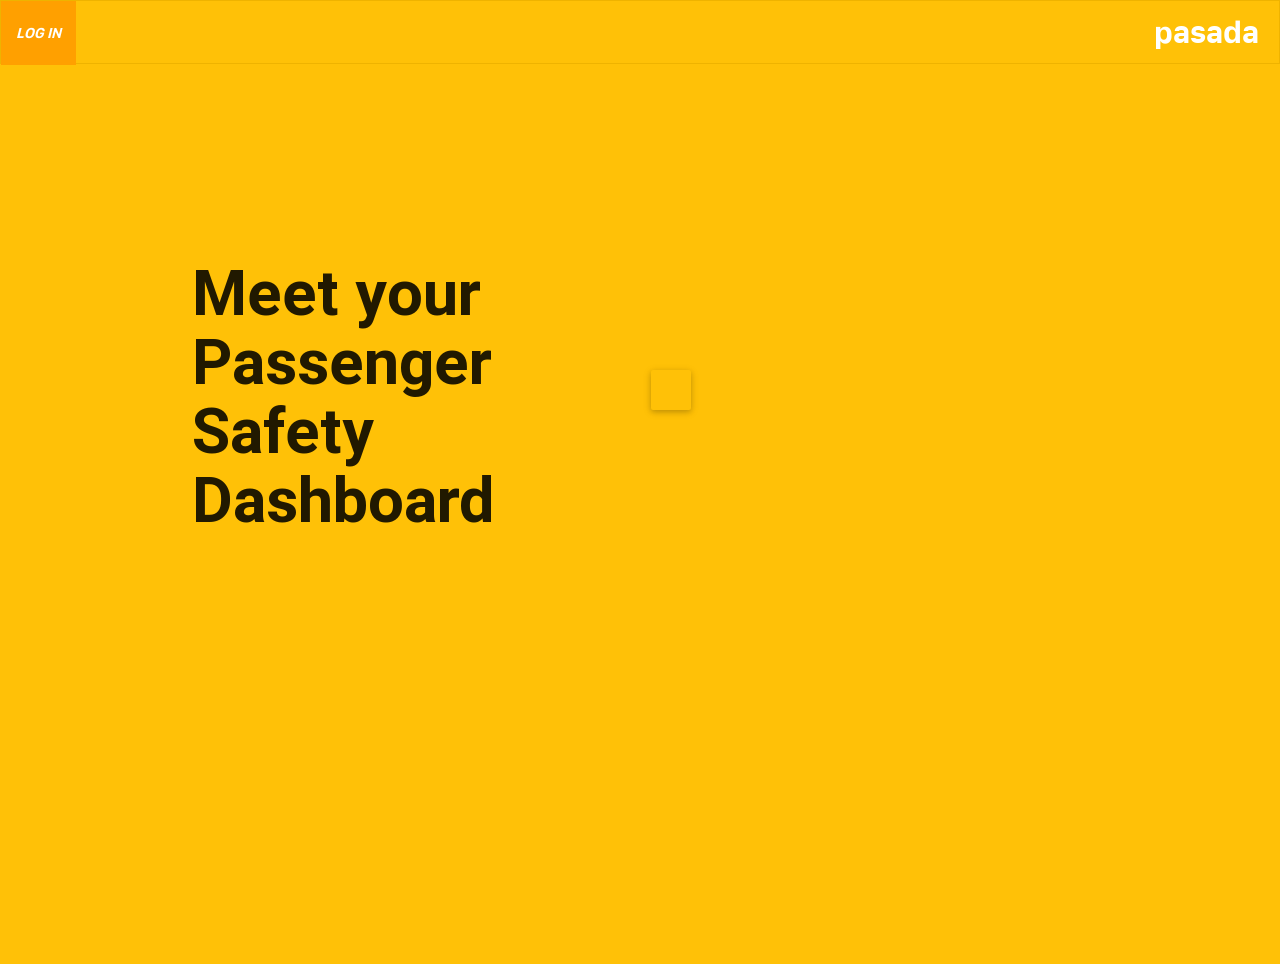
==== commit 69daacaf: "Started landing page and fixed css/js content" ====
--- a/index.html
+++ b/index.html
@@ -1,301 +1,102 @@
-<!-- 
-    Developed and designed by: Laurenz T.
-    email me @: laurenz@outlook.ph
-    COLLEGE OF COMPUTER STUDIES
-    COMPUTER SCIENCE - SOFTWARE TECHNOLOGY
-    "Ang pusong nabiyak, madalas naninindak" #uselessQuotesNgBagongTaon #2016
+<!--
+    Hello
 -->
 <html>
     <head>
-        <title>Crossfit Madayaw</title>
-        <!-- Animated type stuff -->
-        <link rel="stylesheet" href="animated-headline/css/reset.css"> <!-- CSS reset -->
-	    <link rel="stylesheet" href="animated-headline/css/style.css"> <!-- Resource style -->
-        <!-- Google icons -->        
-        <link href="https://fonts.googleapis.com/icon?family=Material+Icons" rel="stylesheet"/>        
-        <link href='https://fonts.googleapis.com/css?family=Poppins:400,300,500,700' rel='stylesheet' type='text/css'>
-        
+        <!-- title -->
+        <title>
+            pasada
+        </title>
+        <!-- favicon -->
+        <!-- 
+            Import stylesheets Below
+        -->
         <!-- Fonts up up and away -->
-        <link type="text/css" rel="stylesheet" href="css/fontpack.css"/>
+        <link type="text/css" rel="stylesheet" href="css/fontpack-local.css"/>
         <!-- Materialize CSS Import -->
-        <link type="text/css" rel="stylesheet" href="css/materialize.css"  media="screen,projection"/>	      
+        <link type="text/css" rel="stylesheet" href="css/materialize.css"  media="screen,projection"/>
         <!-- Custom Stylesheet -->
-        <link type="text/css" rel="stylesheet" href="css/styles.css"/>  
-        <!-- -->
-        <link type="text/css" rel="stylesheet" href="css/animation.css" media="screen,projection"/>
-        
+        <link type="text/css" rel="stylesheet" href="css/pasada-main.css"/>
         <!-- 
-            PLEASE UPDATE THE FAVICON FFS
+            JQUERY IS HERE kasi ayaw ko sa ilalim 
         -->
-        <link rel="icon" type="image/png" href="assets/img/hack2015-favicon.png">
+        <script type="text/javascript" src="js/jquery-2.1.3.min.js"></script> 
         <!-- 
-            Looks like you've skipped editing the FAVICON....
+            Something Meta 
         -->
-        <!-- jquery. It's here because it wants to be here. It doesn't have to listen to what you want. -->
-        <script type="text/javascript" src="js/jquery-2.1.3.min.js"></script>                                      
-        <!--Let browser know website is optimized for mobile-->
-        <meta name="viewport" 
-              content="width=device-width, initial-scale=1.0, maximum-scale=1.0, user-scalable=yes"/>    
-        <style>
-            html {
-                color: black;
-            }
-            p {
-                font-size: 1em;
-            }
-            /* if you want to change the loading-bar's bar */
-            .cd-headline.loading-bar .cd-words-wrapper::after {
-                background: #000;
-            }
-            label {
-                color: black !important;
-                padding-right: 100px;
-                margin-right: 200000px;
-            }
-        </style>
+        <meta name="viewport" content="width=device-width, initial-scale=1.0, maximum-scale=1.0, user-scalable=yes"/>    
     </head>
-    <!-- 
-        Start of Body 
-    -->
+    
     <body>
-        <!-- belowNav provides an effect for the nav bar-->        
+        <!--
+            ******** START HERE ********
+        -->
         <!-- 
-            NAVBAR 
+            NAVIGATION 
         -->
         <div class="navbar-fixed">
-            <nav>
-                <div class="nav-wrapper " 
-                     style="background: rgba(255, 193, 7, 0.92);
-                            border-bottom: 1px solid;
-                            border-bottom-color: #ffb300;">
-                    
-                    <div
-                         style="padding-left: 45px;">
-                        <a href="#!" class="brand-logo popp-bold font-condensed black-text" style="font-size: 1.5em;">
-                            Citihub
-                        </a>
-                    </div>
-                    <ul class="right hide-on-med-and-down popp-bold font-condensed all-caps italics">
-                        <li>
-                            <a href="sass.html">
-                                 <!---->
-                            </a>
-                        </li>
-                        <li>
-                            <a href="badges.html">
-                                 <!---->
-                            </a>
-                        </li>
-                        <li class="active">
-                            <a href="collapsible.html" class="amber darken-1">
+            <nav class="amber amber-border">
+                <div class="nav-wrapper">
+                    <!-- destination links -->
+                    <ul id="nav-mobile" class="left hide-on-med-and-down">
+                        <li class="amber darken-2">
+                            <a href="#" class="sf-700 italics all-caps">
                                 Log in
                             </a>
                         </li>
                     </ul>
+                    <!-- /destination links -->
+                    <!-- logo/title in navbar -->
+                    <a href="#" class="brand-logo right sf-700 pushleft-1p">
+                        pasada
+                    </a>
+                    <!-- /logo/title in navbar -->
                 </div>
             </nav>
         </div>
-        <!-- \NAVBAR -->        
-        
         <!-- 
-            MAIN CONTENT 
-        -->                
-        <!-- ABOVE THE FOLD -->
-        <section id="above-the-fold" class="amber" style="height: 84%;">
-            <div class="padding-safe">                
-                <div class="row">
-                    <!-- left -->
-                    <div class="col s12 m6">      
-                        <!-- lazy spacing--><div class="pushdown-10p"></div>
-                        <!-- lazy spacing--><div class="pushdown-5p"></div>
-                        <div class="d">                        
-                            <h1 class="cd-headline black-text clip popp-bold no-margin">
-                                Your Home Away From Home. <br>
-                            </h1>                            
-                            <h2 class="cd-headline loading-bar popp-bold no-margin left">
-                                <span class="cd-words-wrapper white-text text-accent-3 font-condensed ">
-                                    <!-- First to appear -->
-                                    <b class="is-visible">
-                                        Mandaluyong
-                                    </b>
-                                    <b>
-                                        Manila
-                                    </b> 
-                                    <b>
-                                        Laguna
-                                    </b> 
-                                </span>
-                            </h2>
+            /NAVIGATION 
+        -->
+        <!--
+            CONTENT BODY
+        -->
+        <!-- ABOVE-THE-FOLD -->
+        <section id="above-the-fold" class="section amber windowheight">
+            <div class="super">
+                <!-- container -->
+                <div class="container">
+                    <!-- row -->
+                    <div class="row">
+                        <!-- left col -->
+                        <div class="col s12 m6 valign-wrapper" style="height: 70%;">
+                            <h1 class="roboto-bold valign">
+                                Meet your Passenger Safety Dashboard
+                            </h1>
                         </div>
-                        
+                        <!-- /left col -->
+                        <!-- right col -->
+                        <div class="col s12 m6 valign-wrapper" style="height: 70%;">
+                            <div class="card amber">
+                                <div class="card-content">
+                                
+                                </div>
+                            </div>    
+                        </div>
+                        <!-- /right col -->
                     </div>
-                    <!-- /left -->
-                    <!-- spacing --> <div class="col s12 m2 transparent-text">.</div>
-                    <!-- right -->
-                    <div class="col s12 m4">
-                        <!-- lazy spacing--><div class="pushdown-10p"></div>
-                        <!-- lazy spacing--><div class="pushdown-2p"></div>
-                        <div class="card-panel transparent input-field z-depth-0" style="border: 1px solid #ffa000;">
-                            <div class="row">
-                                <div class="col s12">
-                                    <h4 class="black-text">
-                                        Be part of our growing community.
-                                    </h4>
-                                </div>
-                                <a href="/citihub/" class="btn-large black darken-3 z-depth-0 col s12">
-                                    Admin
-                                </a>
-                                <span class="transparent-text">.</span>
-                                <a href="/tenant/" class="btn-large black darken-3 z-depth-0 col s12">
-                                    Tenant
-                                </a>
-                            </div>
-                            <!--
-                            <form>
-                                <div class="input-field">
-                                    <input id="first_name" type="text" class="validate black-text">
-                                    <label for="first_name">Username</label>
-                                </div>
-                                <div class="input-field">
-                                    <input id="first_name" type="password" class="validate black-text">
-                                    <label for="first_name">Password</label>
-                                </div>
-                            </form>
-                            -->
-                        </div>
-                    </div>
-                    <!-- /right -->
-                    <!-- lazy spacing --><div class="pushdown-5p"></div>
+                    <!-- /row -->
                 </div>
-            </div>
-        </section>        
-        <!-- -->
-        <section class="windowheight">
-            <div class="row">
-                <div class="center floating">
-                    <p class="popp-bold all-caps black-text">
-                        <br><br>
-                        ▼ Scroll down ▼
-                    </p>
-                </div>
-            </div>
-            <div class="padding-safe">
-                <div class="row black-text">
-                    <div class="col s12 m6">
-                        <h1 class="black-text popp-bold">
-                            Affordable housing for 
-                            <span class="amber-text">
-                                people who work.
-                            </span>
-                            
-                        </h1>
-                    </div>
-                    <div class="col s12 m6">
-                        <p class="pushdown-10p">
-                            Citihub Mandaluyong is a unique accommodation built using container vans. 
-                            It is meant to be a temporary home to save you from the hassles and expenses of long commutes.  
-                            Citihub Mandaluyong is a unique accommodation built using container vans. 
-                            It is meant to be a temporary home to save you from the hassles and expenses of long commutes.  
-                            Citihub Mandaluyong is a unique accommodation built using container vans. 
-                            It is meant to be a temporary home to save you from the hassles and expenses of long commutes.  
-                            Citihub Mandaluyong is a unique accommodation built using container vans. 
-                            It is meant to be a temporary home to save you from the hassles and expenses of long commutes.  
-                            
-                        </p>
-                    </div>
-                </div>
+                <!-- /container -->
             </div>
         </section>
-        <!-- lazy spacing --><div class="pushdown-10p"></div>
+        <!-- /ABOVE-THE-FOLD -->
+        <!--
+            /CONTENT BODY
+        -->
         <!-- 
-            FOOTER
-        -->
-        <!--background-image: url('/assets/images/bg-2.jpg'); background-size: cover-->
-        <footer class="page-footer black" style="padding-top: 10px;" >
-            <div class="center popp-bold amber-text text-accent-3 all-caps italics">
-                <h3>
-                    "Challenge and pressure<br> yourself to rise"
-                </h3>
-                <span>
-                    - Kobe Bryant - <br>
-                    NBA Legend
-                </span>
-            </div>
-            <div class="pushdown-2p"></div>
-            <div class="container">
-                <div class="row">
-                    <div class="col l6 s12">
-                        <h5 class="white-text">Crossfit Madayaw</h5>
-                        <p class="grey-text text-lighten-4">
-                            MS COMMERCIAL COMPLEX BLDG # 3 C-1 MC ARTHUR HIGHWAY, <br>
-                            BRGY. MATINA, DAVAO CITY infront of Toyota Davao Matina
-                        </p>
-                    </div>
-                    <div class="col l4 offset-l2 s12 text-right">
-                        <h5 class="white-text">Links</h5>
-                        <ul>
-                            <li><a class="grey-text text-lighten-3" href="#!">Facebook</a></li>
-                            <li><a class="grey-text text-lighten-3" href="#!">Twitter</a></li>
-                            <li><a class="grey-text text-lighten-3" href="#!">Instagram</a></li>                            
-                        </ul>
-                        </div>
-                </div>
-            </div>
-            <div class="footer-copyright ">
-                <div class="container">
-                    © 2016 Crossfit Madayaw
-                    <a class="grey-text text-lighten-4 right" href="#!">
-                        Con-TEMPORARY
-                    </a>
-                </div>
-            </div>
-        </footer>
-        <!-- 
-            \FOOTER 
-        -->
-        
-        <!-- 
-            Script Start 
+            ******** SCRIPTS BELOW ********
         -->
         <script type="text/javascript" src="js/materialize.js"></script>
-        <script> 
-            $(".button-collapse").sideNav();
-        </script>
         <script type="text/javascript" src="js/laurenz.js"></script>
-        <!-- Script for changing navbar color. I know it's primitive. -->
-        
-        <script type="text/javascript" src="animated-headline/js/main.js"></script>    
-        <script src="js/typed.js"></script>
-          
-        <script>            
-          $(function(){
-              $(".element").typed({                
-                  strings: ["the norm.", "tradition.", "the specs.", "laziness.", "expectations.", "the typical."],
-                  typeSpeed: 30,
-                  loop: true,
-                  showCursor: false,
-                  backDelay: 800
-              });
-          });
-        </script>  
     </body>
-</html>
-
-<!--
-                    <div class="col s12 popp-bold">
-                        <h1 class="white-text popp-bold all-caps italics">
-                            Awarding those who go <br>
-                            beyond 
-                             <!-- Typed js content goes here 
-                            <span class="element red-text text-accent-3"></span>
-                        </h1>
-                    </div>
-                    -->
-
-
-
-
-
-
-
-
+</html>
--- a/css/fontpack-local.css
+++ b/css/fontpack-local.css
@@ -0,0 +1,206 @@
+/**
+    AUTHOR: Laurenz
+    CONTACT: laurenz@outlook.ph
+
+    Directions: 
+    - - Simply use this CSS file instead of flooding your <head> with a bunch of font calls.
+    - - After that, just add some tags as a class.
+*/
+
+/**
+ * http://applemusic.tumblr.com/
+ * https://jsfiddle.net/xq56dmrh/
+ */
+
+/** Ultra Light */
+@font-face {
+    font-family: "San Francisco";
+    font-weight: 100;
+    src: url("../font/sanfrancisco/sanfranciscodisplay-ultralight-webfont.ttf");
+}
+
+/** Thin */
+@font-face {
+  font-family: "San Francisco";
+  font-weight: 200;
+  src: url("../font/sanfrancisco/sanfranciscodisplay-thin-webfont.ttf");
+}
+
+/** Regular */
+@font-face {
+  font-family: "San Francisco";
+  font-weight: 400;
+  src: url("../font/sanfrancisco/sanfranciscodisplay-regular-webfont.ttf");
+}
+
+/** Medium */
+@font-face {
+  font-family: "San Francisco";
+  font-weight: 500;
+  src: url("../font/sanfrancisco/sanfranciscodisplay-medium-webfont.ttf");
+}
+
+/** Semi Bold */
+@font-face {
+  font-family: "San Francisco";
+  font-weight: 600;
+  src: url("../font/sanfrancisco/sanfranciscodisplay-semibold-webfont.tff");
+}
+
+/** Bold */ 
+@font-face {
+  font-family: "San Francisco";
+  font-weight: 700;
+  src: url("../font/sanfrancisco/sanfranciscodisplay-bold-webfont.ttf");
+}
+
+/*
+    Lora font download below from Google
+*/
+
+
+/*
+    Roboto font download from Google
+*/
+
+/*
+    Custom class calls for selected fonts
+*/
+
+.roboto-ultrathin {
+    font-family: 'Roboto';
+    font-weight: 200;
+}
+
+.roboto-thin {
+    font-family: 'Roboto';
+    font-weight: 300;
+}
+
+.roboto-regular {
+    font-family: 'Roboto';
+    font-weight: 400;
+}
+
+.roboto-semibold {
+    font-family: 'Roboto';
+    font-weight: 500;
+}
+
+.roboto-bold {
+    font-family: 'Roboto';
+    font-weight: 700;
+}
+
+.sf-700 {
+    font-family: "San Francisco";
+    font-weight: 700;
+}
+
+.sf-400 {
+    font-family: "San Francisco";
+    font-weight: 400;
+}
+
+.sf-300 {
+    font-family: "San Francisco" !important;
+    font-weight: 300 !important;
+}
+
+.sf-200 {
+    font-family: "San Francisco";
+    font-weight: 200;
+}
+
+.lora-400{
+    font-family: 'lora';
+    font-weight: 400;
+}
+.lora-700{
+    font-family: 'lora';
+    font-weight: 700;
+}
+
+.make-thick {
+    
+    font-weight: 600;
+    font-size: 10em;
+    
+}
+.lora-400{
+    font-family: 'lora';
+    font-weight: 400;
+}
+.lora-700{
+    font-family: 'lora';
+    font-weight: 700;
+}
+.roboto-200{
+    
+    font-weight: 200;
+}
+
+.roboto-300{
+    font-family: 'Roboto';
+    font-weight: 300;
+}
+
+.roboto-400{
+    font-family: 'Roboto';
+    font-weight: 400;
+}
+
+.roboto-500{
+    font-family: 'Roboto';
+    font-weight: 500;
+}
+
+.roboto-700{
+    font-family: 'Roboto';
+    font-weight: 700;
+}
+
+.roboto-800{
+    font-family: 'Roboto';
+    font-weight: 800;
+}
+.roboto-900{
+    font-family: 'Roboto';
+    font-weight: 900;
+}
+
+/*
+    Text Alignment
+*/
+
+.text-right{
+    text-align: right !important;
+}
+
+.font-condensed {
+    font-stretch: ultra-condensed;
+}
+
+/*
+    Set text forms
+*/
+
+.all-caps {
+    text-transform: uppercase !important;
+}
+
+.italics {
+    font-style: italic;
+}
+
+/*
+    Force font weights
+*/
+
+.font-weight-300 {
+    font-weight: 300;
+}
+
+.font-weight-400 {
+    font-weight: 400;
+}
--- a/css/pasada-main.css
+++ b/css/pasada-main.css
@@ -0,0 +1,156 @@
+/* 
+    Native Element styling 
+*/
+
+body{}
+
+/*
+    Pushdown - A lazy way to add padding-top on elements without creating a class for it or doing in-line style editing
+*/
+
+/* Downwards */
+.pushdown-75px {
+    padding-top: 75px;
+}
+.pushdown-50px {
+    padding-top: 50px;
+}
+.pushdown-50p {
+    padding-top: 50%;
+}
+.pushdown-40px {
+    padding-top: 40px;
+}
+.pushdown-40p {
+    padding-top: 40%;
+}
+.pushdown-30p {
+    padding-top: 30%;
+}
+.pushdown-20p {
+    padding-top: 20%;
+}
+.pushdown-20px {
+    padding-top: 20px;
+}
+.pushdown-10p {
+    padding-top: 10%;
+}
+.pushdown-15p {
+    padding-top: 15%;
+}
+.pushdown-5p {
+    padding-top: 5%;
+}
+.pushdown-2p {
+    padding-top: 2%;
+}
+.pushdown-1p {
+    padding-top: 1%;
+}
+
+/* Leftwards */
+.pushleft-40p {
+    padding-right: 40px !important;
+}
+.pushleft-20p {
+    padding-right: 20% !important;
+}
+.pushleft-10p {
+    padding-right: 10% !important;
+}
+.pushleft-15p {
+    padding-right: 15% !important;
+}
+.pushleft-5p {
+    padding-right: 5% !important;
+}
+.pushleft-2p {
+    padding-right: 2% !important; 
+}
+.pushleft-1p {
+    padding-right: 1% !important;
+}
+
+/* 
+    Enclosing padding - pads the 4 directions
+*/
+
+.padding-14p {
+    padding: 14% 14% 14% 14%;
+}
+.padding-16p {
+    padding: 16% 16% 16% 16%;
+}
+.padding-20p {
+    padding: 20% 20% 20% 20%;
+}
+
+/*
+    Colors and Borders
+*/
+
+.green-border {
+    /* Border */
+    border: 1px solid;
+    /* Colors */    
+    border-color: #00E676;
+    box-shadow: 0 0 0 0;
+    /* Size & Position */    
+}
+
+.white-border {
+    /* Border */
+    border: 1px solid;
+    /* Colors */    
+    border-color: white;
+    box-shadow: 0 0 0 0;
+    /* Size & Position */      
+}
+
+.amber-border {
+    /* Border */
+    border: 1px solid;
+    /* Colors */    
+    border-color: #efb300;
+    box-shadow: 0 0 0 0;
+    /* Size & Position */    
+}
+
+.red-border {
+    /* Border */
+    border: 1px solid;
+    /* Colors */    
+    border-color: #ff4d4d;
+    box-shadow: 0 0 0 0;
+    /* Size & Position */    
+}
+
+.grey-border {
+    /* Border */
+    border: 1px solid;
+    /* Colors */    
+    border-color: #d8d8d8;
+    box-shadow: 0 0 0 0;
+    /* Size & Position */    
+}
+
+.white-border.dashed {
+    border: 1px dashed;
+}
+
+.border-radius-5 {
+    border-radius: 5px;
+}
+
+/*
+    Extras
+*/
+
+.full-width {
+    width: 100%;
+}
+
+.no-shadow {
+    box-shadow: 0 0 0 0;
+}
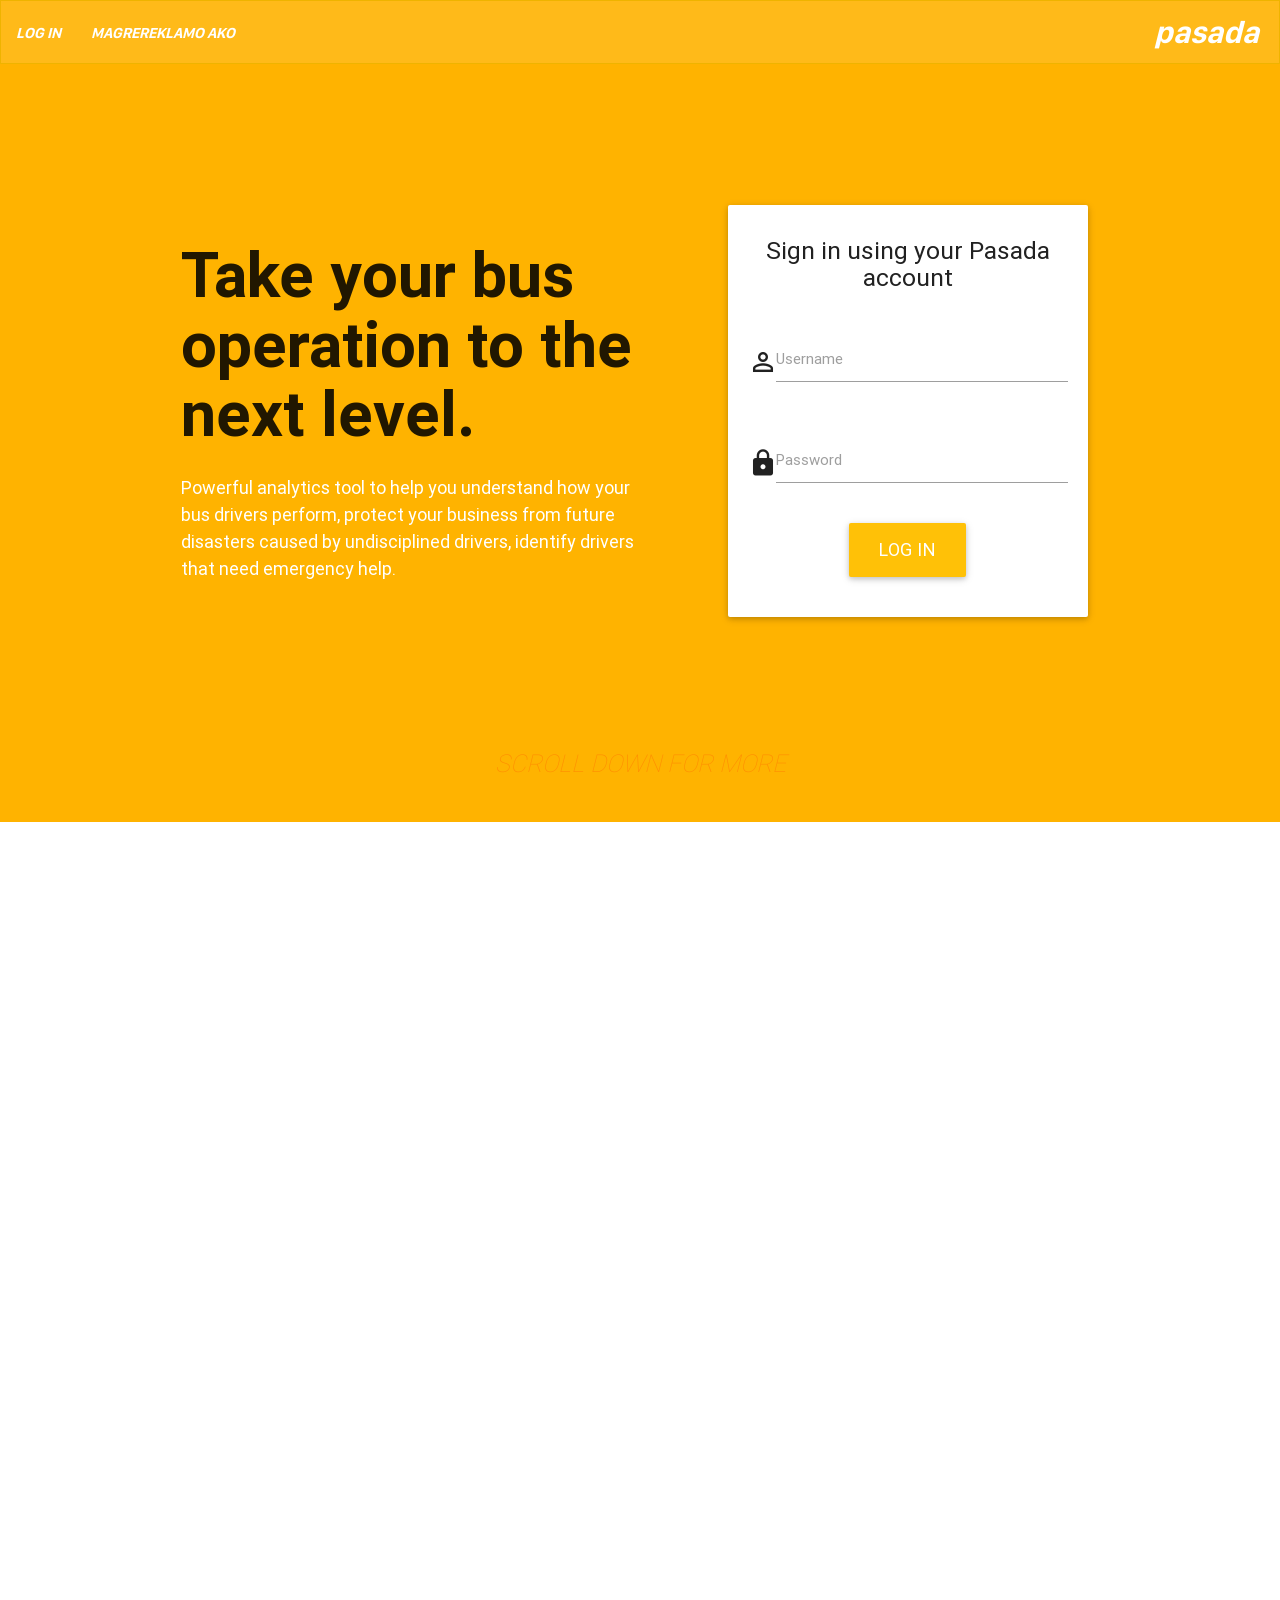
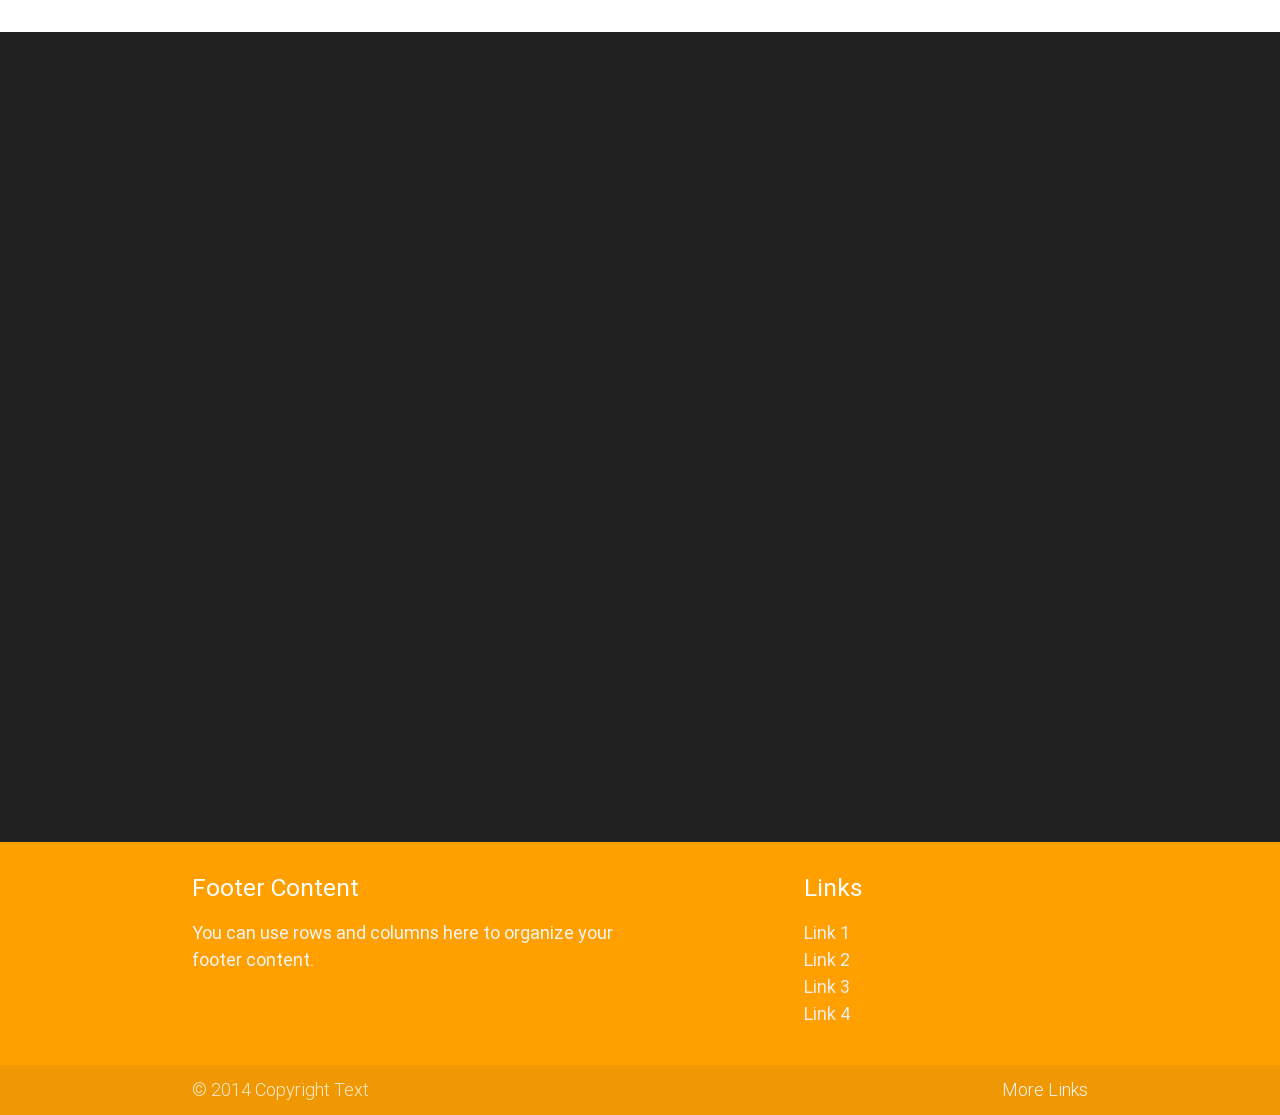
==== commit a93b7653: "Missing Complaints and auth dashboard" ====
--- a/index.html
+++ b/index.html
@@ -11,20 +11,20 @@
         <!-- 
             Import stylesheets Below
         -->
+        <!-- Materialize CSS Import -->
+        <link type="text/css" rel="stylesheet" href="css/materialize.css"  media="screen,projection"/>
         <!-- Fonts up up and away -->
         <link type="text/css" rel="stylesheet" href="css/fontpack-local.css"/>
-        <!-- Materialize CSS Import -->
-        <link type="text/css" rel="stylesheet" href="css/materialize.css"  media="screen,projection"/>
+        <!-- Google Material Icons -->
+        <link href="https://fonts.googleapis.com/icon?family=Material+Icons" rel="stylesheet">
         <!-- Custom Stylesheet -->
         <link type="text/css" rel="stylesheet" href="css/pasada-main.css"/>
         <!-- 
-            JQUERY IS HERE kasi ayaw ko sa ilalim 
-        -->
-        <script type="text/javascript" src="js/jquery-2.1.3.min.js"></script> 
-        <!-- 
             Something Meta 
-        -->
-        <meta name="viewport" content="width=device-width, initial-scale=1.0, maximum-scale=1.0, user-scalable=yes"/>    
+        --> 
+        
+        <meta name="viewport" content="width=device-width, initial-scale=1.0, maximum-scale=1.0, user-scalable=yes"/>
+        <style> [data-sr] { visibility: hidden; } </style>
     </head>
     
     <body>
@@ -35,19 +35,24 @@
             NAVIGATION 
         -->
         <div class="navbar-fixed">
-            <nav class="amber amber-border">
+            <nav class="amber-trans amber-border">
                 <div class="nav-wrapper">
                     <!-- destination links -->
                     <ul id="nav-mobile" class="left hide-on-med-and-down">
-                        <li class="amber darken-2">
+                        <li>
+                            <a href="operator/" class="sf-700 italics all-caps">
+                                Log in
+                            </a>
+                        </li>
+                        <li class="amber- border-right">
                             <a href="#" class="sf-700 italics all-caps">
-                                Log in
+                                Magrereklamo ako
                             </a>
                         </li>
                     </ul>
                     <!-- /destination links -->
                     <!-- logo/title in navbar -->
-                    <a href="#" class="brand-logo right sf-700 pushleft-1p">
+                    <a href="#" class="brand-logo right sf-700 pushleft-1p italics">
                         pasada
                     </a>
                     <!-- /logo/title in navbar -->
@@ -61,26 +66,89 @@
             CONTENT BODY
         -->
         <!-- ABOVE-THE-FOLD -->
-        <section id="above-the-fold" class="section amber windowheight">
+        <section id="above-the-fold" class="section amber darken-1 ">
             <div class="super">
                 <!-- container -->
                 <div class="container">
                     <!-- row -->
                     <div class="row">
+                        <!-- COMPLAINTS -->
+                        <div class="col s12">
+                        
+                        </div>
+                        <!-- /COMPLAINTS -->
+                    </div>
+                    <!-- /row -->
+                    <!-- row -->
+                    <div class="row">
                         <!-- left col -->
-                        <div class="col s12 m6 valign-wrapper" style="height: 70%;">
-                            <h1 class="roboto-bold valign">
-                                Meet your Passenger Safety Dashboard
-                            </h1>
+                        <div class="col s12 m6 valign-wrapper " style="height: 70%;">
+                            <div class="row valign" data-sr="reset enter left move 40px">
+                                <h1 class="roboto-bold font-condensed" >
+                                    Take your bus operation to the next level.
+                                </h1>
+                                <p class="white-text">
+                                    Powerful analytics tool to help you understand how your bus drivers perform, protect your business from future disasters caused by undisciplined drivers, identify drivers that need emergency help.
+                                </p>
+                            </div>
                         </div>
                         <!-- /left col -->
+                        <!-- invisible column -->
+                        <div class="col s12 m1 hide-on-small-only"> </div>
+                        <!-- /invisible column -->
                         <!-- right col -->
-                        <div class="col s12 m6 valign-wrapper" style="height: 70%;">
-                            <div class="card amber">
-                                <div class="card-content">
-                                
+                        <div class="col s12 m5 valign-wrapper hide-on-small-only" style="height: 70%;">
+                            <div class="full-width">
+                                <!-- Sign in Card -->
+                                <div class="card white">
+                                    <!-- card content -->
+                                    <div class="card-content ">
+                                        <!-- Card Title -->
+                                        <div class="row">
+                                            <h5 class="center">
+                                                Sign in using your Pasada account
+                                            </h5>
+                                        </div>
+                                        <!-- /Card Title -->
+                                        <div class="">
+                                            <!-- Username -->
+                                            <div class="row valign-wrapper">
+                                                <div class="col s1">
+                                                    <i class="material-icons small">perm_identity</i>
+                                                </div>
+                                                <div class="col s11 input-field">
+                                                    <input id="username" type="text" class="validate">
+                                                    <label for="username">
+                                                        Username
+                                                    </label>
+                                                </div>
+                                            </div>
+                                            <!-- /Username -->
+                                            <!-- Password -->
+                                            <div class="row valign-wrapper">
+                                                <div class="col s1">
+                                                    <i class="material-icons small">https</i>
+                                                </div>
+                                                <div class="col s11 input-field">
+                                                    <input id="password" type="text" class="validate">
+                                                    <label for="password">
+                                                        Password
+                                                    </label>
+                                                </div>
+                                            </div>
+                                            <!-- /Password -->
+                                        </div>
+                                        <!-- BUTTON -->
+                                        <div class="row center">
+                                            <a href="operator/" class="btn-large amber">
+                                                Log In
+                                            </a>
+                                        </div>
+                                        <!-- /BUTTON -->
+                                    </div>
                                 </div>
-                            </div>    
+                                <!-- /Sign in Card -->
+                            </div>
                         </div>
                         <!-- /right col -->
                     </div>
@@ -88,15 +156,116 @@
                 </div>
                 <!-- /container -->
             </div>
+            <!-- SCROLL DOWN FOR MORE -->
+            <div class="container">
+                <!-- ROW -->
+                <div class="row">
+                    <h5 class="all-caps italics roboto-ultrathin center amber-text text-darken-3">
+                        scroll down for more
+                    </h5>
+                </div>
+                <!-- ROW -->
+            </div>
+            <!-- SCROLL DOWN FOR MORE -->
         </section>
         <!-- /ABOVE-THE-FOLD -->
+        <!-- SECTION 1 -->
+        <section class="section pushdown-5p" style="height: 90%;">
+            <div class="container">
+                <!-- ROW -->
+                <div class="row">
+                    <!-- LEFT-COL -->
+                    <div class="col s12 m6 valign-wrapper" style="height: 100%">
+                        <div class="row valign">
+                            <h1 class="roboto-bold amber-text text-darken-2" data-sr="reset enter left move 40px">
+                                Monitor your buses in real-time, for-reals.
+                            </h1>
+                            <p data-sr="reset enter bottom move 60px">
+                                Know where your buses are through 30-minute intervals and know if there are emergencies or infractions commited. Get informed with any problems encountered such as breakdowns or life-threatening emergencies.
+                            </p>
+                        </div>
+                    </div>
+                    <!-- /LEFT-COL -->
+                    <!-- RIGHT-COL -->
+                    <div class="col s12 m6 valign-wrapper" style="height: 100%" data-sr="reset enter right move 40px">
+                        <img src="assets/images/macbook-pro.png" class="full-width" >
+                    </div>
+                    <!-- /RIGHT-COL -->
+                </div>
+                <!-- /ROW -->
+            </div>
+        </section>
+        <!-- /SECTION 1 -->
+        <!-- SECTION 2 -->
+        <section class="section pushdown-5p grey darken-4 " style="height: 90%;">
+            <div class="container">
+                <!-- ROW -->
+                <div class="row">
+                    <!-- LEFT-COL -->
+                    <div class="col s12 m6 valign-wrapper" style="height: 100%">
+                        <div class="row valign">
+                            <h1 class="roboto-bold amber-text text-darken-2" data-sr="reset enter left move 40px">
+                                Monitor your buses in real-time, for-reals.
+                            </h1>
+                            <p data-sr="reset enter bottom move 60px">
+                                Know where your buses are through 30-minute intervals and know if there are emergencies or infractions commited. Get informed with any problems encountered such as breakdowns or life-threatening emergencies.
+                            </p>
+                        </div>
+                    </div>
+                    <!-- /LEFT-COL -->
+                    <!-- RIGHT-COL -->
+                    <div class="col s12 m6 valign-wrapper" style="height: 100%" data-sr="reset enter right move 40px">
+                        <img src="assets/images/macbook-pro.png" class="full-width" >
+                    </div>
+                    <!-- /RIGHT-COL -->
+                </div>
+                <!-- /ROW -->
+            </div>
+        </section>
+        <!-- /SECTION 2-->
+        <!-- FOOTER SECTION -->
+        <footer class="page-footer amber darken-2 no-margin">
+            <div class="container">
+                <div class="row">
+                    <div class="col l6 s12">
+                        <h5 class="white-text">Footer Content</h5>
+                        <p class="grey-text text-lighten-4">You can use rows and columns here to organize your footer content.</p>
+                    </div>
+                    <div class="col l4 offset-l2 s12">
+                        <h5 class="white-text">
+                            Links
+                        </h5>
+                        <ul>
+                            <li><a class="grey-text text-lighten-3" href="#!">Link 1</a></li>
+                            <li><a class="grey-text text-lighten-3" href="#!">Link 2</a></li>
+                            <li><a class="grey-text text-lighten-3" href="#!">Link 3</a></li>
+                            <li><a class="grey-text text-lighten-3" href="#!">Link 4</a></li>
+                        </ul>
+                    </div>
+                </div>
+            </div>
+            <div class="footer-copyright">
+            <div class="container">
+            © 2014 Copyright Text
+            <a class="grey-text text-lighten-4 right" href="#!">More Links</a>
+            </div>
+            </div>
+        </footer>
+        <!-- /FOOTER SECTION -->
         <!--
             /CONTENT BODY
         -->
         <!-- 
             ******** SCRIPTS BELOW ********
         -->
+        <!-- Import JavaScript files -->
+        <script type="text/javascript" src="js/jquery-2.1.4.min.js"></script> 
         <script type="text/javascript" src="js/materialize.js"></script>
         <script type="text/javascript" src="js/laurenz.js"></script>
+        <script type="text/javascript" src="js/scrollReveal.js"></script>
+        <!-- Instantiate scrollReveal -->
+        <script>
+          window.sr = new scrollReveal();
+        </script>
     </body>
 </html>
--- a/css/pasada-main.css
+++ b/css/pasada-main.css
@@ -1,8 +1,13 @@
 /* 
     Native Element styling 
 */
-
-body{}
+html{
+    height: 100%;
+}
+body {
+    height: 100%;
+    font-size: 1.2em;
+}
 
 /*
     Pushdown - A lazy way to add padding-top on elements without creating a class for it or doing in-line style editing
@@ -75,7 +80,12 @@
 /* 
     Enclosing padding - pads the 4 directions
 */
-
+.padding-5p {
+    padding: 5% 5% 5% 5%;
+}
+.padding-7p {
+    padding: 0% 7% 0% 7%;
+}
 .padding-14p {
     padding: 14% 14% 14% 14%;
 }
@@ -89,6 +99,18 @@
 /*
     Colors and Borders
 */
+
+.amber-trans {
+  background-color: rgba(255, 179, 0, 0.9) !important;
+}
+
+.black-border {
+    /* Border */
+    border: 1px solid;
+    /* Colors */    
+    border-color: #000000;
+    box-shadow: 0 0 0 0;
+}
 
 .green-border {
     /* Border */
@@ -116,7 +138,11 @@
     box-shadow: 0 0 0 0;
     /* Size & Position */    
 }
-
+.amber-border.border-right {
+    border-right: 1px solid;
+    /* Colors */    
+    border-color: #efb300;
+}
 .red-border {
     /* Border */
     border: 1px solid;
@@ -143,6 +169,13 @@
     border-radius: 5px;
 }
 
+/* 
+    Override Materialize CSS styles here 
+*/
+table.highlight > tbody > tr:hover {
+  background-color: #f7e897;
+}
+
 /*
     Extras
 */
@@ -154,3 +187,7 @@
 .no-shadow {
     box-shadow: 0 0 0 0;
 }
+
+.no-margin {
+    margin: 0 0 0 0 !important;
+}
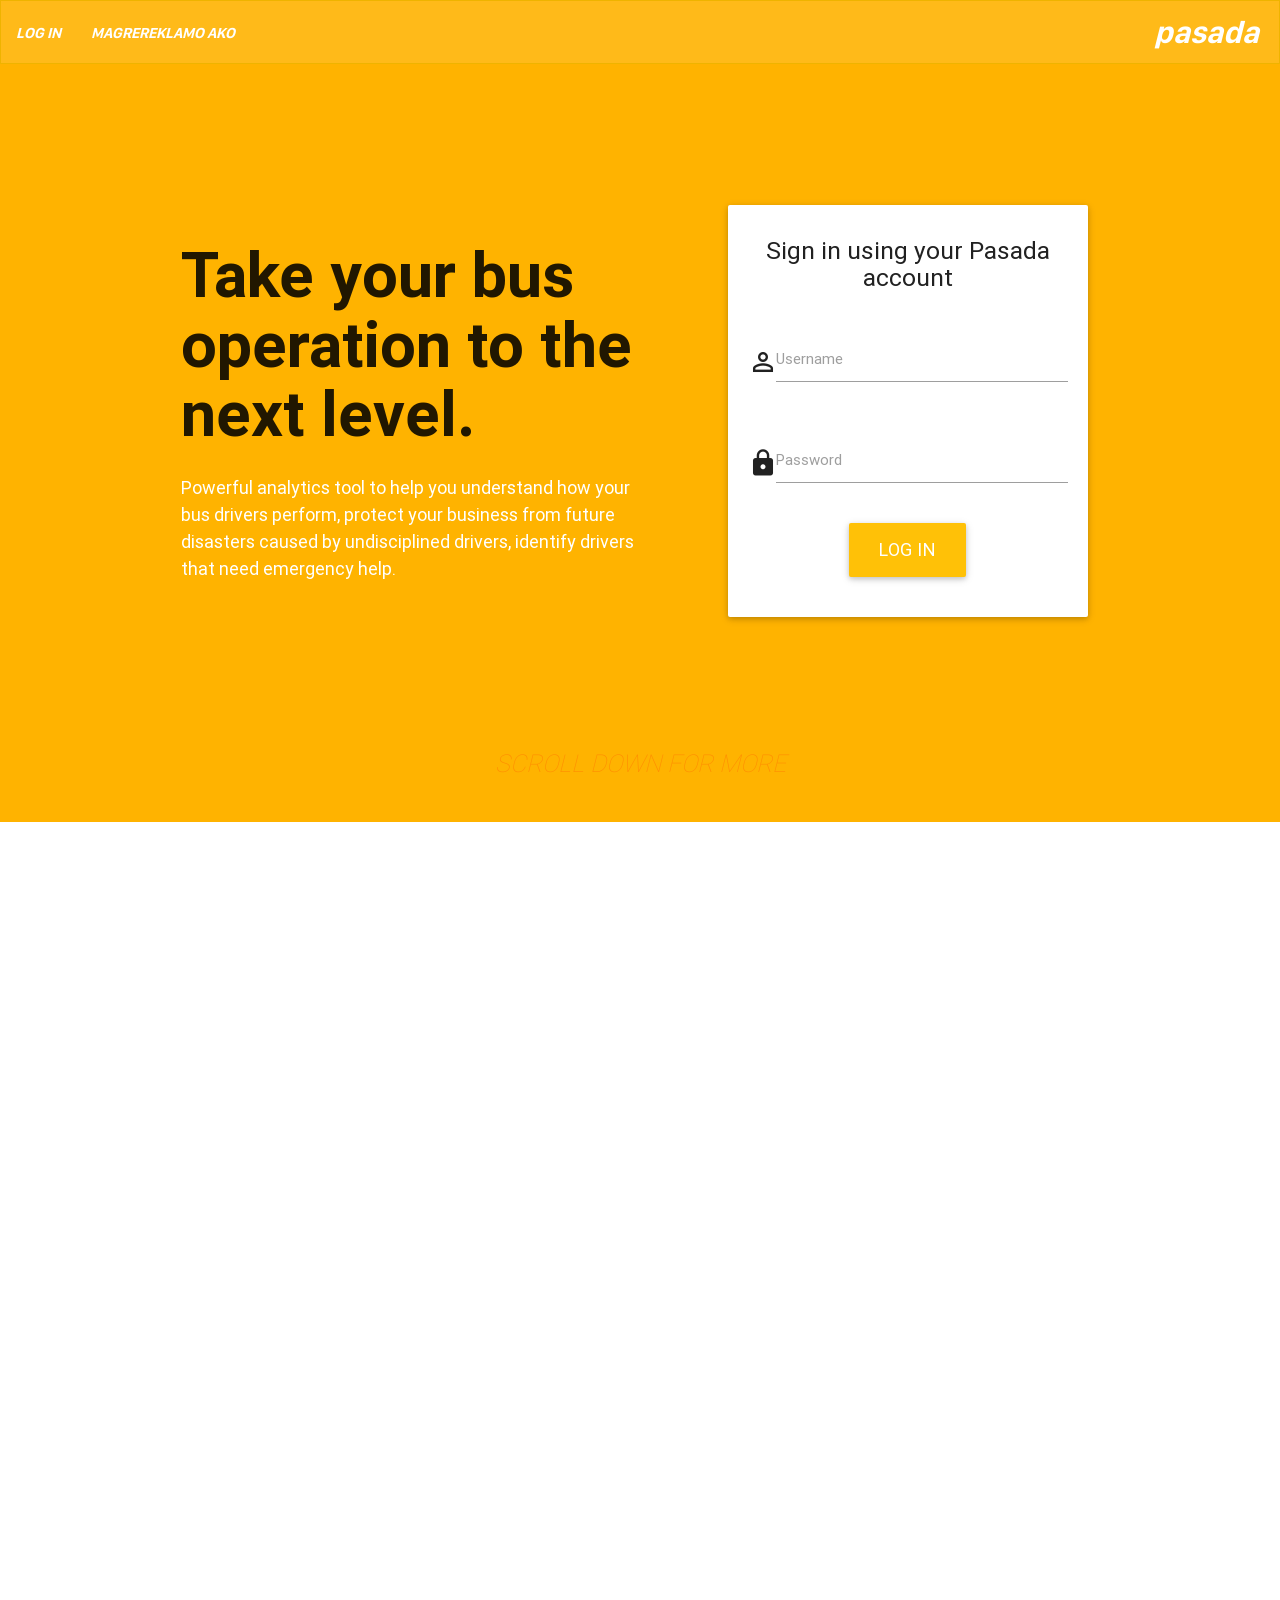
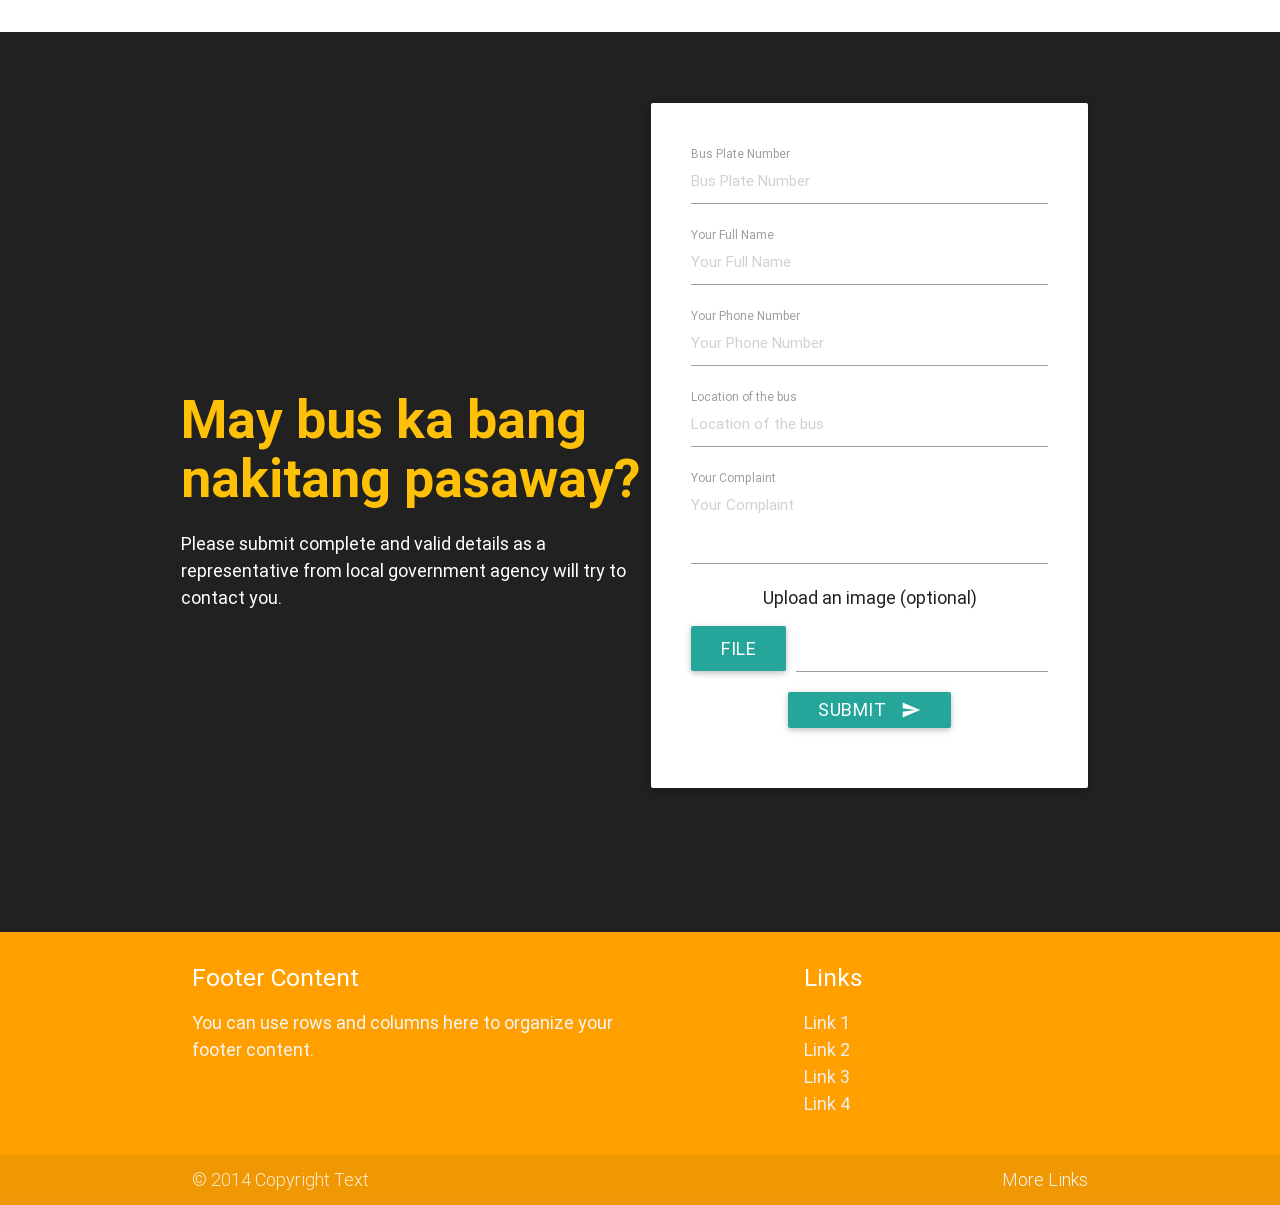
==== commit b8e467eb: "Added complaints" ====
--- a/index.html
+++ b/index.html
@@ -45,7 +45,7 @@
                             </a>
                         </li>
                         <li class="amber- border-right">
-                            <a href="#" class="sf-700 italics all-caps">
+                            <a href="#reklamo" class="sf-700 italics all-caps">
                                 Magrereklamo ako
                             </a>
                         </li>
@@ -197,27 +197,89 @@
         </section>
         <!-- /SECTION 1 -->
         <!-- SECTION 2 -->
-        <section class="section pushdown-5p grey darken-4 " style="height: 90%;">
+        <section id="reklamo" class="section pushdown-5p grey darken-4 " style="height: 100%;">
             <div class="container">
                 <!-- ROW -->
                 <div class="row">
-                    <!-- LEFT-COL -->
-                    <div class="col s12 m6 valign-wrapper" style="height: 100%">
-                        <div class="row valign">
-                            <h1 class="roboto-bold amber-text text-darken-2" data-sr="reset enter left move 40px">
-                                Monitor your buses in real-time, for-reals.
-                            </h1>
-                            <p data-sr="reset enter bottom move 60px">
-                                Know where your buses are through 30-minute intervals and know if there are emergencies or infractions commited. Get informed with any problems encountered such as breakdowns or life-threatening emergencies.
-                            </p>
-                        </div>
-                    </div>
-                    <!-- /LEFT-COL -->
-                    <!-- RIGHT-COL -->
-                    <div class="col s12 m6 valign-wrapper" style="height: 100%" data-sr="reset enter right move 40px">
-                        <img src="assets/images/macbook-pro.png" class="full-width" >
-                    </div>
-                    <!-- /RIGHT-COL -->
+                    <!-- LEFT COL-->
+                    <div class="col s12 m6">
+                        <div class="valign-wrapper"  style="height: 100%">
+                            <div class="row">
+                                <h2 class="amber-text roboto-bold">
+                                    May bus ka bang nakitang pasaway? 
+                                </h2>
+                                <p class="white-text">
+                                    Please submit complete and valid details as a representative from local government agency will try to contact you.
+                                </p>
+                            </div>
+                        </div>
+                    </div>
+                    <!-- /LEFT COL -->
+                    <!-- RIGHT COL -->
+                    <div class="col s12 m6">
+                        <!-- CARD -->
+                        <div class="card">
+                            <div class="card-content">
+                            <!-- INPUT FIELD ROWS -->
+                            <form class="row padding-5p">
+                                <!-- PLATE NUMBER -->
+                                <div class="col s12 input-field">
+                                    <input placeholder="Bus Plate Number" id="plate-no" type="text">
+                                    <label for="plate-no">Bus Plate Number</label>
+                                </div>
+                                <!-- /PLATE NUMBER -->
+                                <!-- COMPLAINANTS NAME -->
+                                <div class="col s12 input-field">
+                                    <input placeholder="Your Full Name" id="compl-name" type="text">
+                                    <label for="compl-name">Your Full Name</label>
+                                </div>
+                                <!-- /COMPLAINANTS NAME -->
+                                <!-- COMPLAINANTS PHONE -->
+                                <div class="col s12 input-field">
+                                    <input placeholder="Your Phone Number" id="compl-phone" type="text">
+                                    <label for="compl-phone">Your Phone Number</label>
+                                </div>
+                                <!-- /COMPLAINANTS PHONE -->
+                                <!-- BUS LOCATION -->
+                                <div class="col s12 input-field">
+                                    <input placeholder="Location of the bus" id="compl-locale" type="text">
+                                    <label for="compl-locale">Location of the bus</label>
+                                </div>
+                                <!-- /BUS LOCATION -->
+                                <!-- COMPLAINANTS PHONE -->
+                                <div class="col s12 input-field">
+                                    <textarea placeholder="Your Complaint" id="compl-details" type="textarea" class="materialize-textarea"></textarea>
+                                    <label for="compl-details">Your Complaint</label>
+                                </div>
+                                <!-- /COMPLAINANTS PHONE -->
+                                <!-- UPLOAD SUPPRT -->
+                                <div class="col s12">
+                                    <p class="center"> Upload an image (optional)</p>
+                                    <div class="file-field input-field">
+                                        <div class="btn">
+                                            <span>File</span>
+                                            <input type="file">
+                                        </div>
+                                        <div class="file-path-wrapper">
+                                            <input class="file-path validate" type="text">
+                                        </div>
+                                    </div>
+                                </div>
+                                <!-- /UPLOAD SUPPRT-->
+                                <!-- SUBMIT BUTTON -->
+                                <div class="col s12 center">
+                                    <button class="btn waves-effect waves-light" type="submit" name="action">Submit
+                                        <i class="material-icons right">send</i>
+                                    </button>
+                                </div>
+                                <!-- /SUBMIT BUTTON -->
+                            </form>
+                            <!-- /INPUT FIELD ROWS -->
+                            </div>
+                        </div>
+                        <!-- /CARD -->
+                    </div>
+                    <!-- /RIGHT COL -->
                 </div>
                 <!-- /ROW -->
             </div>
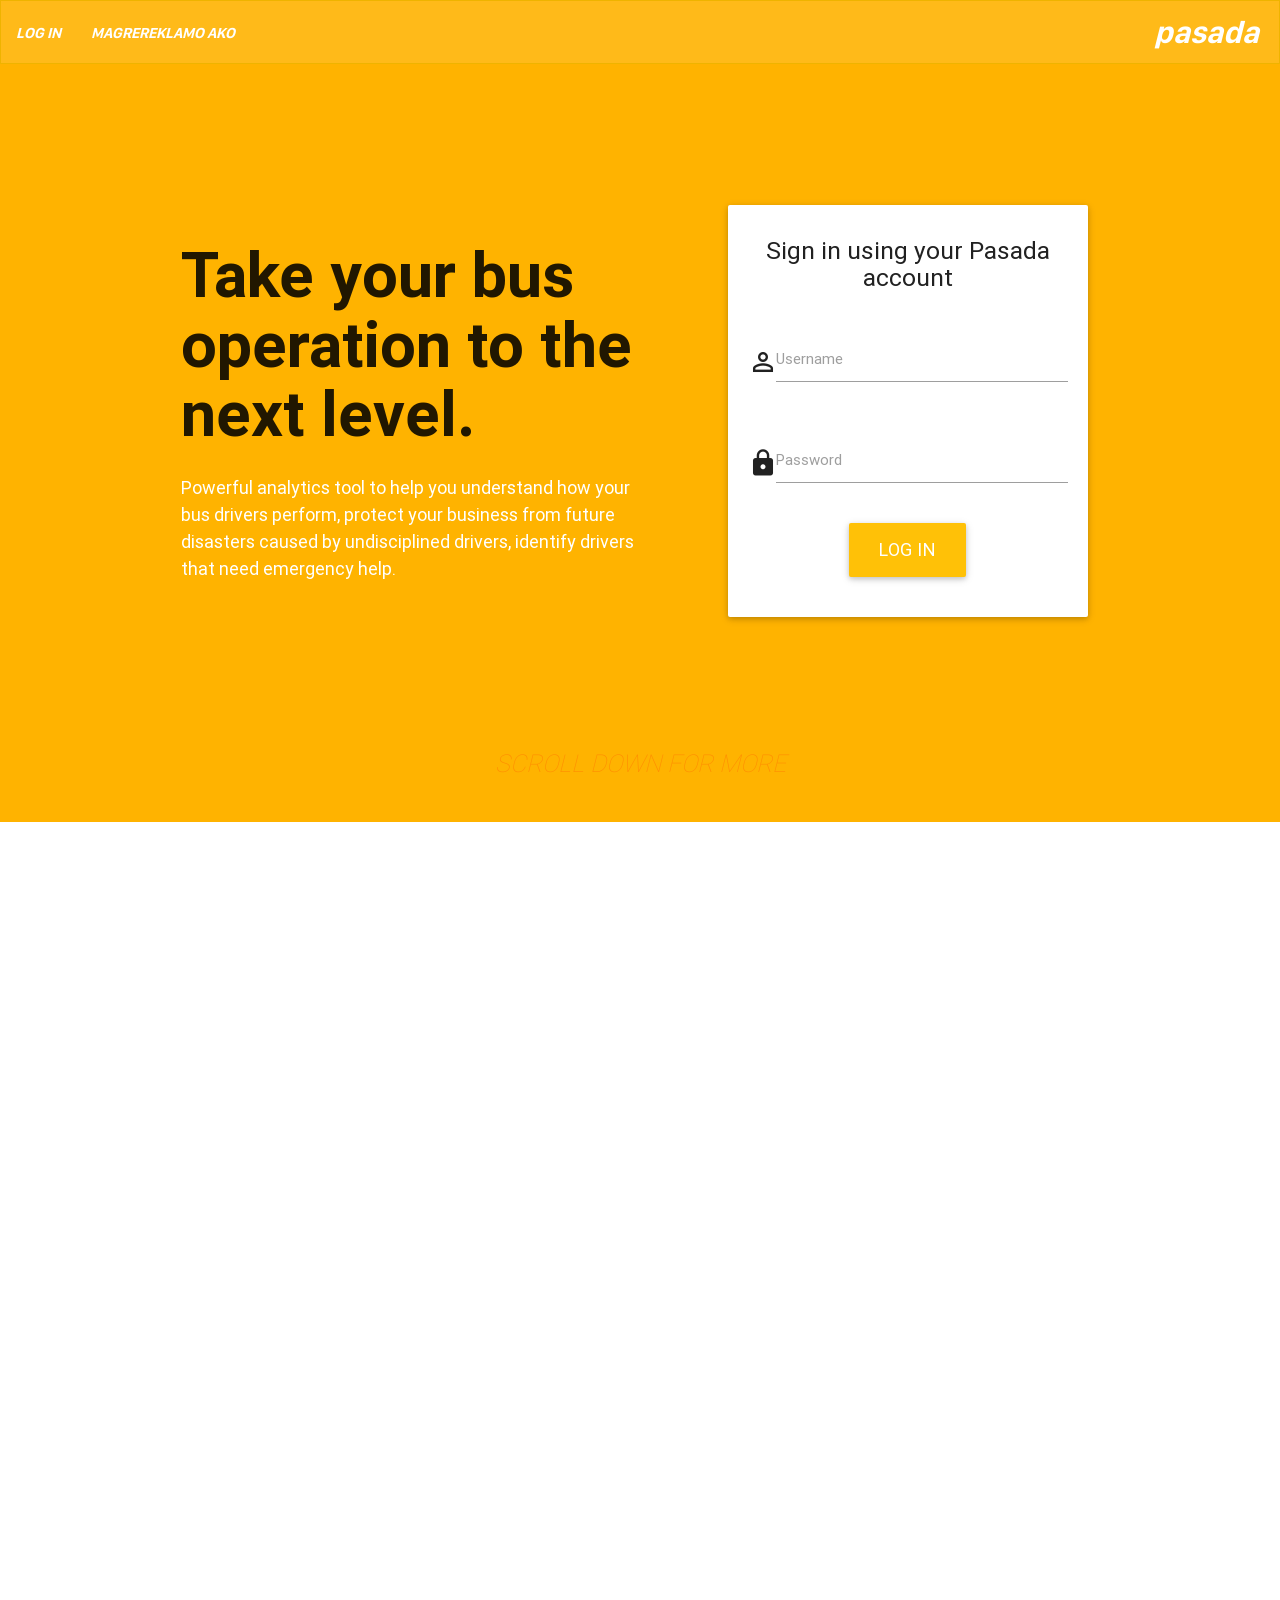
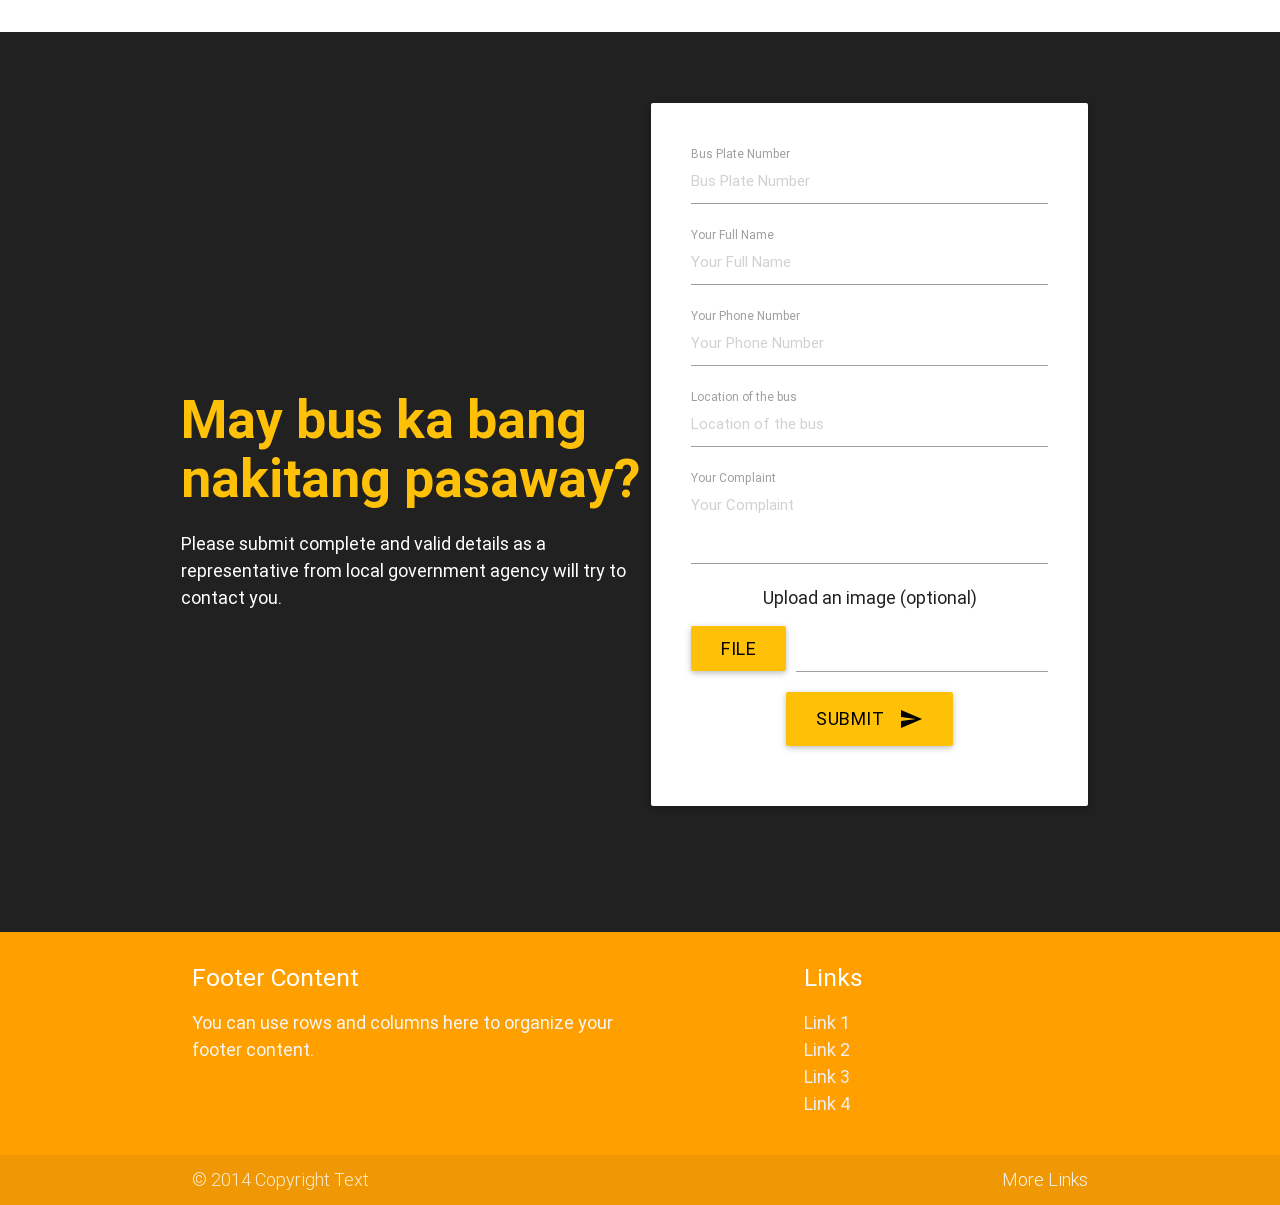
==== commit a273ec6a: "test" ====
--- a/index.html
+++ b/index.html
@@ -256,7 +256,7 @@
                                 <div class="col s12">
                                     <p class="center"> Upload an image (optional)</p>
                                     <div class="file-field input-field">
-                                        <div class="btn">
+                                        <div class="btn amber black-text">
                                             <span>File</span>
                                             <input type="file">
                                         </div>
@@ -268,7 +268,7 @@
                                 <!-- /UPLOAD SUPPRT-->
                                 <!-- SUBMIT BUTTON -->
                                 <div class="col s12 center">
-                                    <button class="btn waves-effect waves-light" type="submit" name="action">Submit
+                                    <button class="btn-large waves-effect waves-light amber black-text" type="submit" name="action">Submit
                                         <i class="material-icons right">send</i>
                                     </button>
                                 </div>
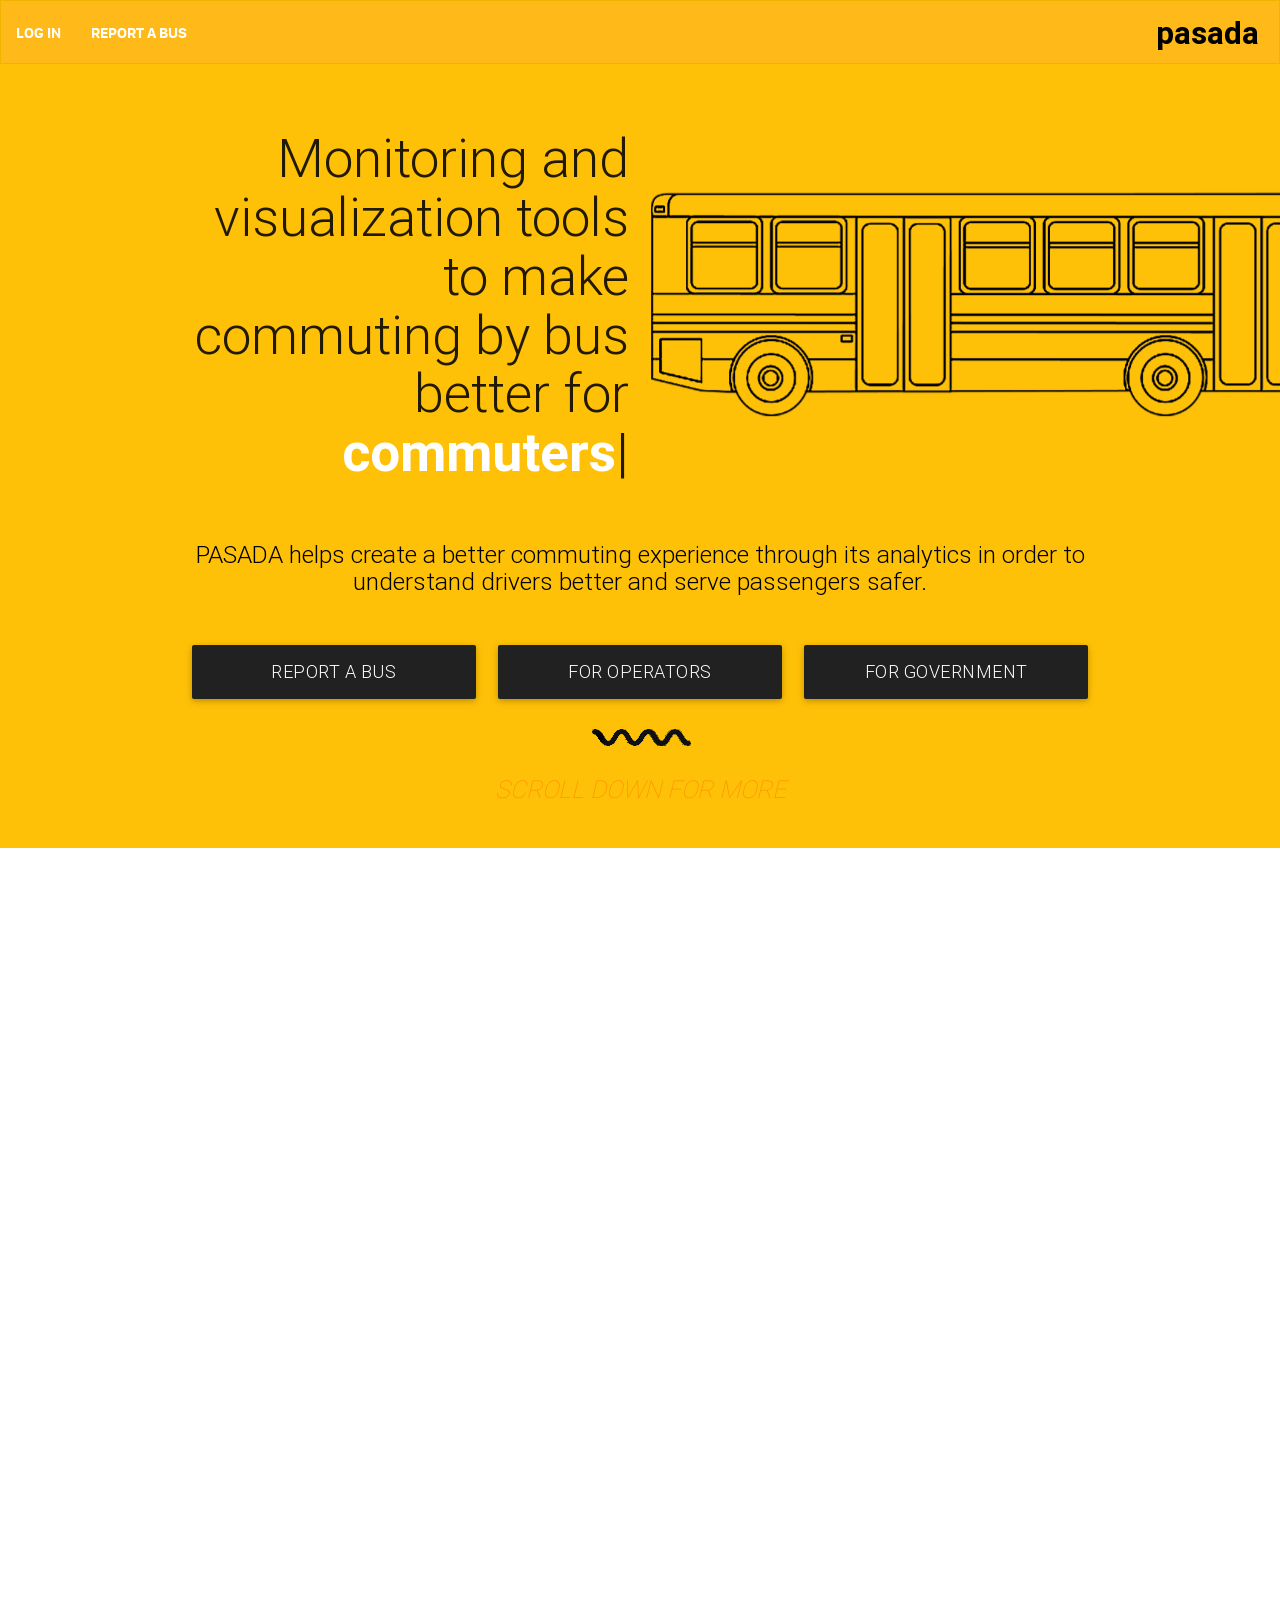
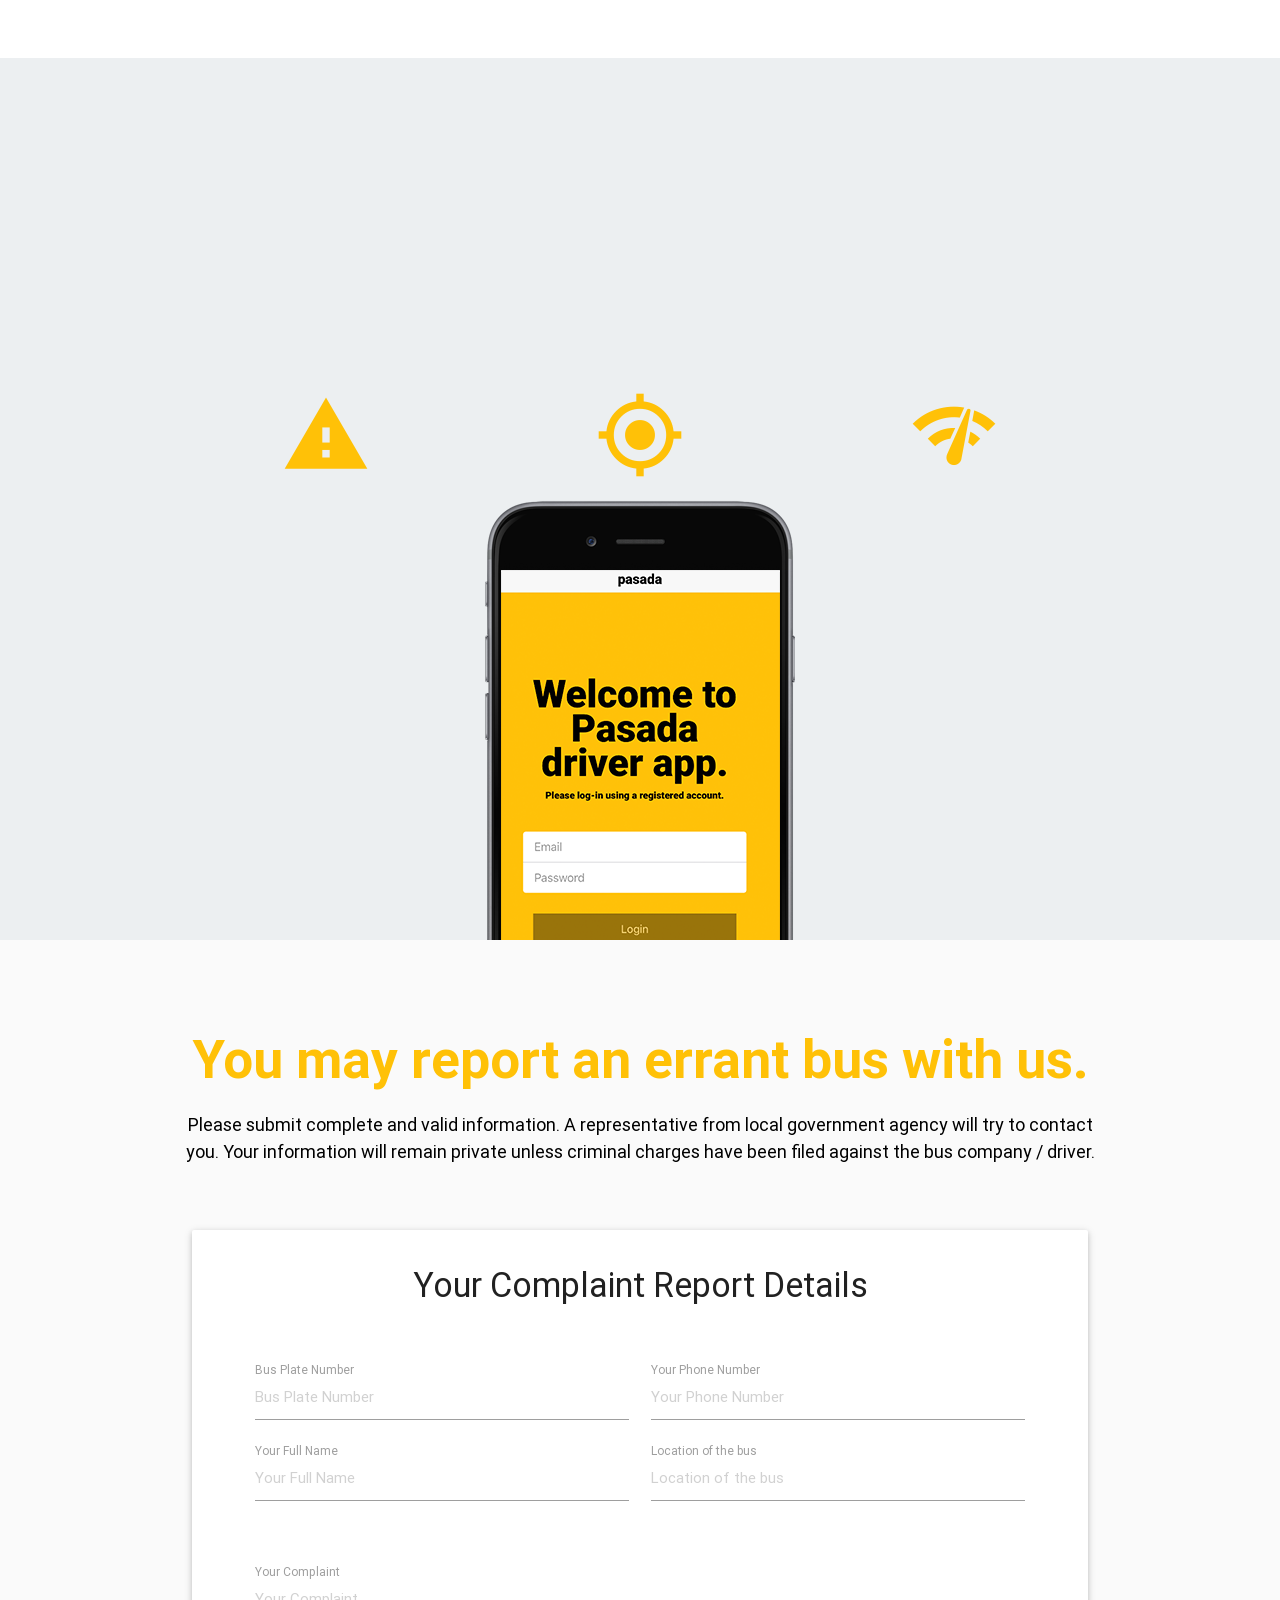
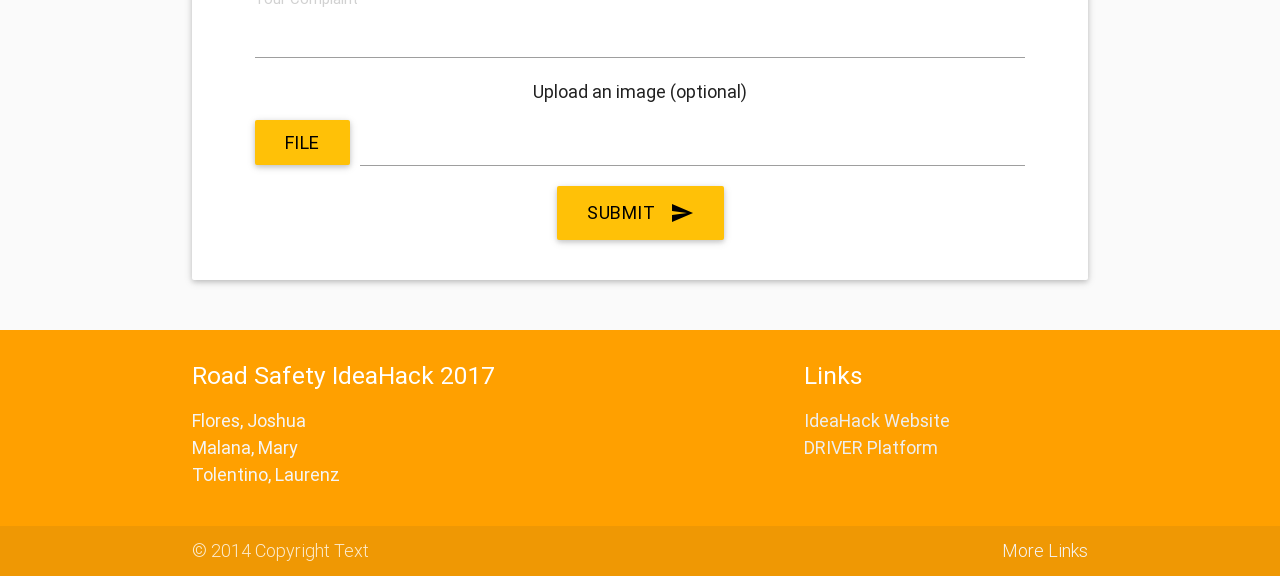
==== commit a572d069: "index updated" ====
--- a/index.html
+++ b/index.html
@@ -40,19 +40,19 @@
                     <!-- destination links -->
                     <ul id="nav-mobile" class="left hide-on-med-and-down">
                         <li>
-                            <a href="operator/" class="sf-700 italics all-caps">
+                            <a href="operator/" class="sf-700  all-caps">
                                 Log in
                             </a>
                         </li>
                         <li class="amber- border-right">
-                            <a href="#reklamo" class="sf-700 italics all-caps">
-                                Magrereklamo ako
+                            <a href="#reklamo" class="sf-700  all-caps">
+                                report a bus
                             </a>
                         </li>
                     </ul>
                     <!-- /destination links -->
                     <!-- logo/title in navbar -->
-                    <a href="#" class="brand-logo right sf-700 pushleft-1p italics">
+                    <a href="#" class="brand-logo right roboto-700 pushleft-1p black-text">
                         pasada
                     </a>
                     <!-- /logo/title in navbar -->
@@ -66,23 +66,20 @@
             CONTENT BODY
         -->
         <!-- ABOVE-THE-FOLD -->
-        <section id="above-the-fold" class="section amber darken-1 ">
+        <section id="above-the-fold" class="section amber">
             <div class="super">
                 <!-- container -->
                 <div class="container">
                     <!-- row -->
                     <div class="row">
-                        <!-- COMPLAINTS -->
-                        <div class="col s12">
-                        
-                        </div>
-                        <!-- /COMPLAINTS -->
-                    </div>
-                    <!-- /row -->
-                    <!-- row -->
-                    <div class="row">
                         <!-- left col -->
-                        <div class="col s12 m6 valign-wrapper " style="height: 70%;">
+                        <div class="col s12 m6 valign-wrapper " style="height: 50%;" data-sr="reset enter left move 40px">
+                            <h2 class="roboto-300 text-right">
+                                Monitoring and visualization tools to make commuting by bus better for
+                                <!-- Typed js content goes here --><br>
+                                <span class="element white-text roboto-900"></span>    
+                            </h2>
+                            <!--
                             <div class="row valign" data-sr="reset enter left move 40px">
                                 <h1 class="roboto-bold font-condensed" >
                                     Take your bus operation to the next level.
@@ -91,68 +88,62 @@
                                     Powerful analytics tool to help you understand how your bus drivers perform, protect your business from future disasters caused by undisciplined drivers, identify drivers that need emergency help.
                                 </p>
                             </div>
+                            -->
                         </div>
                         <!-- /left col -->
-                        <!-- invisible column -->
-                        <div class="col s12 m1 hide-on-small-only"> </div>
-                        <!-- /invisible column -->
                         <!-- right col -->
-                        <div class="col s12 m5 valign-wrapper hide-on-small-only" style="height: 70%;">
-                            <div class="full-width">
-                                <!-- Sign in Card -->
-                                <div class="card white">
-                                    <!-- card content -->
-                                    <div class="card-content ">
-                                        <!-- Card Title -->
-                                        <div class="row">
-                                            <h5 class="center">
-                                                Sign in using your Pasada account
-                                            </h5>
-                                        </div>
-                                        <!-- /Card Title -->
-                                        <div class="">
-                                            <!-- Username -->
-                                            <div class="row valign-wrapper">
-                                                <div class="col s1">
-                                                    <i class="material-icons small">perm_identity</i>
-                                                </div>
-                                                <div class="col s11 input-field">
-                                                    <input id="username" type="text" class="validate">
-                                                    <label for="username">
-                                                        Username
-                                                    </label>
-                                                </div>
-                                            </div>
-                                            <!-- /Username -->
-                                            <!-- Password -->
-                                            <div class="row valign-wrapper">
-                                                <div class="col s1">
-                                                    <i class="material-icons small">https</i>
-                                                </div>
-                                                <div class="col s11 input-field">
-                                                    <input id="password" type="text" class="validate">
-                                                    <label for="password">
-                                                        Password
-                                                    </label>
-                                                </div>
-                                            </div>
-                                            <!-- /Password -->
-                                        </div>
-                                        <!-- BUTTON -->
-                                        <div class="row center">
-                                            <a href="operator/" class="btn-large amber">
-                                                Log In
-                                            </a>
-                                        </div>
-                                        <!-- /BUTTON -->
-                                    </div>
-                                </div>
-                                <!-- /Sign in Card -->
-                            </div>
+                        <div class="col s12 m6 valign-wrapper hide-on-small-only" style="height: 50%;" data-sr="reset enter right move 40px">
+                            <img style="width: 170%;" src="assets/images/bus-outline-black.png">
                         </div>
                         <!-- /right col -->
+                        <!-- EXTRA ROW WITHIN A ROW -->
+                        <div class="row">
+                            <div class="col s12" data-sr="reset enter bottom move 40px">
+                                <h5 class="black-text center roboto-300">
+                                PASADA helps create a better commuting experience through its analytics in order to understand drivers better and serve passengers safer.
+                                </h5>
+                            </div>
+                        </div>
                     </div>
                     <!-- /row -->
+                    <!-- ROW -->
+                    <div class="row" data-sr="enter top move 40px">
+                        <!-- BUTTON ROW -->
+                        <div class="col s12">
+                            <div class="row roboto-300">
+                                <!-- COMPLAIN BUTTON -->
+                                <div class="col s12 m4">
+                                    <a href="#reklamo" class="btn-large full-width grey darken-4">
+                                        report a bus
+                                    </a>
+                                </div>
+                                <!-- /COMPLAIN BUTTON -->
+                                <!-- pads --><div class="row hide-on-med-and-up"></div>
+                                <!-- COMPLAIN BUTTON -->
+                                <div class="col s12 m4">
+                                    <a href="operator/index.html" class="btn-large full-width grey darken-4">
+                                        for operators
+                                    </a>
+                                </div>
+                                <!-- /COMPLAIN BUTTON -->
+                                <!-- pads --><div class="row hide-on-med-and-up"></div>
+                                <!-- COMPLAIN BUTTON -->
+                                <div class="col s12 m4">
+                                    <a href="#" class="btn-large full-width grey darken-4">
+                                        for government
+                                    </a>
+                                </div>
+                                <!-- /COMPLAIN BUTTON -->
+                            </div>
+                        </div>
+                        <!-- BUTTON ROW -->
+                        <!-- SQUIGGLY LINE AREA -->
+                        <div class="col s12 center">
+                            <img src="assets/images/squiggly.png">
+                        </div>
+                        <!-- SQUIGGLY LINE AREA -->
+                    </div>
+                    <!-- /ROW -->
                 </div>
                 <!-- /container -->
             </div>
@@ -178,17 +169,17 @@
                     <div class="col s12 m6 valign-wrapper" style="height: 100%">
                         <div class="row valign">
                             <h1 class="roboto-bold amber-text text-darken-2" data-sr="reset enter left move 40px">
-                                Monitor your buses in real-time, for-reals.
+                                Real-time monitoring. Uncomplicated visualization.
                             </h1>
                             <p data-sr="reset enter bottom move 60px">
-                                Know where your buses are through 30-minute intervals and know if there are emergencies or infractions commited. Get informed with any problems encountered such as breakdowns or life-threatening emergencies.
+                                Monitor your buses and find out where they are without the need for manual communication. Understand your driver's performance as well as incidents and events that could affect your commuters.
                             </p>
                         </div>
                     </div>
                     <!-- /LEFT-COL -->
                     <!-- RIGHT-COL -->
-                    <div class="col s12 m6 valign-wrapper" style="height: 100%" data-sr="reset enter right move 40px">
-                        <img src="assets/images/macbook-pro.png" class="full-width" >
+                    <div class="col s12 m6 valign-wrapper hide-on-small-only" style="height: 100%" data-sr="reset enter right move 40px">
+                        <img src="assets/images/sshot-op-dashboard.jpg" style="position: relative; z-index: 1;" >
                     </div>
                     <!-- /RIGHT-COL -->
                 </div>
@@ -196,56 +187,109 @@
             </div>
         </section>
         <!-- /SECTION 1 -->
+        <!-- SECTION -->
+        <section class="section blue-grey lighten-5" style="position: relative; z-index: 2; height: 98%;">
+            <!-- pushdown --><div class="pushdown-2p"></div>
+            <div class="container">
+                <div class="row">
+                    <div class="col s10 offset-s1">
+                        <h2 class="roboto-900 center grey-text text-darken-4" data-sr="reset enter bottom move 40px">
+                            Making the drivers part of the solution
+                        </h2>
+                        <p class="center" data-sr="reset enter top move 40px">
+                            The PASADA mobile app tracks not only the location using GPS technology but also the vehicle's speed and informs the driver if the maximum speed has been reached. Access to emergency services for life-threatening situations and vehicle breakdowns are just a tap-away.
+                        </p>
+                    </div>
+                    <div class="center">
+                        <div class="row">
+                            <div class="col s4">
+                                <i class="material-icons large amber-text">warning</i>
+                            </div>
+                            <div class="col s4">
+                                <i class="material-icons large amber-text icons-typed">my_location</i>
+                            </div>
+                            <div class="col s4">
+                                <i class="material-icons large amber-text">network_check</i>
+                            </div>
+                        </div>
+                        <img src="assets/images/iphone_frame_dark.png">   
+                    </div>
+                </div>
+            </div>
+        </section>
+        <!-- /SECTION -->
         <!-- SECTION 2 -->
-        <section id="reklamo" class="section pushdown-5p grey darken-4 " style="height: 100%;">
+        <section id="reklamo" class="section pushdown-5p grey lighten-5 " style="position: relative; z-index: 2;">
             <div class="container">
                 <!-- ROW -->
                 <div class="row">
                     <!-- LEFT COL-->
-                    <div class="col s12 m6">
-                        <div class="valign-wrapper"  style="height: 100%">
-                            <div class="row">
+                    <div class="col s12">
+                        <div>
+                            <div class="row center">
                                 <h2 class="amber-text roboto-bold">
-                                    May bus ka bang nakitang pasaway? 
+                                    You may report an errant bus with us. 
                                 </h2>
-                                <p class="white-text">
-                                    Please submit complete and valid details as a representative from local government agency will try to contact you.
+                                <p class="black-text">
+                                    Please submit complete and valid information. A representative from local government agency will try to contact you. Your information will remain private unless criminal charges have been filed against the bus company / driver.
                                 </p>
                             </div>
                         </div>
                     </div>
                     <!-- /LEFT COL -->
-                    <!-- RIGHT COL -->
-                    <div class="col s12 m6">
+                </div>
+                <!-- /ROW -->
+                <!-- ROW -->
+                <div class="row">
+                <!-- RIGHT COL -->
+                    <div class="col s12">
                         <!-- CARD -->
                         <div class="card">
                             <div class="card-content">
+                                <h4 class="center">
+                                    Your Complaint Report Details
+                                </h4>
+                            </div>
+                            <div class="card-content">
                             <!-- INPUT FIELD ROWS -->
+                                <div class="row padding-5p">
+                                    <div class="col s12 m6">
+                                        <div class="row">
+                                            <!-- PLATE NUMBER -->
+                                            <div class="col s12 input-field">
+                                                <input placeholder="Bus Plate Number" id="plate-no" type="text">
+                                                <label for="plate-no">Bus Plate Number</label>
+                                            </div>
+                                            <!-- /PLATE NUMBER -->
+                                            <!-- COMPLAINANTS NAME -->
+                                            <div class="col s12 input-field">
+                                                <input placeholder="Your Full Name" id="compl-name" type="text">
+                                                <label for="compl-name">Your Full Name</label>
+                                            </div>
+                                            <!-- /COMPLAINANTS NAME -->
+                                        </div>
+                                    </div>
+                                    <div class="col s12 m6">
+                                        <div class="row">
+                                            <!-- COMPLAINANTS PHONE -->
+                                            <div class="col s12 input-field">
+                                                <input placeholder="Your Phone Number" id="compl-phone" type="text">
+                                                <label for="compl-phone">Your Phone Number</label>
+                                            </div>
+                                            <!-- /COMPLAINANTS PHONE -->
+                                            <!-- BUS LOCATION -->
+                                            <div class="col s12 input-field">
+                                                <input placeholder="Location of the bus" id="compl-locale" type="text">
+                                                <label for="compl-locale">Location of the bus</label>
+                                            </div>
+                                            <!-- /BUS LOCATION -->
+                                        </div>
+                                    </div>
+                                </div>
                             <form class="row padding-5p">
-                                <!-- PLATE NUMBER -->
-                                <div class="col s12 input-field">
-                                    <input placeholder="Bus Plate Number" id="plate-no" type="text">
-                                    <label for="plate-no">Bus Plate Number</label>
-                                </div>
-                                <!-- /PLATE NUMBER -->
-                                <!-- COMPLAINANTS NAME -->
-                                <div class="col s12 input-field">
-                                    <input placeholder="Your Full Name" id="compl-name" type="text">
-                                    <label for="compl-name">Your Full Name</label>
-                                </div>
-                                <!-- /COMPLAINANTS NAME -->
-                                <!-- COMPLAINANTS PHONE -->
-                                <div class="col s12 input-field">
-                                    <input placeholder="Your Phone Number" id="compl-phone" type="text">
-                                    <label for="compl-phone">Your Phone Number</label>
-                                </div>
-                                <!-- /COMPLAINANTS PHONE -->
-                                <!-- BUS LOCATION -->
-                                <div class="col s12 input-field">
-                                    <input placeholder="Location of the bus" id="compl-locale" type="text">
-                                    <label for="compl-locale">Location of the bus</label>
-                                </div>
-                                <!-- /BUS LOCATION -->
+                                
+                                
+                               
                                 <!-- COMPLAINANTS PHONE -->
                                 <div class="col s12 input-field">
                                     <textarea placeholder="Your Complaint" id="compl-details" type="textarea" class="materialize-textarea"></textarea>
@@ -281,7 +325,7 @@
                     </div>
                     <!-- /RIGHT COL -->
                 </div>
-                <!-- /ROW -->
+                <!-- /ROW -->
             </div>
         </section>
         <!-- /SECTION 2-->
@@ -290,18 +334,28 @@
             <div class="container">
                 <div class="row">
                     <div class="col l6 s12">
-                        <h5 class="white-text">Footer Content</h5>
-                        <p class="grey-text text-lighten-4">You can use rows and columns here to organize your footer content.</p>
+                        <h5 class="white-text">Road Safety IdeaHack 2017</h5>
+                        <p class="grey-text text-lighten-4">
+                            Flores, Joshua <br>
+                            Malana, Mary <br>
+                            Tolentino, Laurenz
+                        </p>
                     </div>
                     <div class="col l4 offset-l2 s12">
                         <h5 class="white-text">
                             Links
                         </h5>
                         <ul>
-                            <li><a class="grey-text text-lighten-3" href="#!">Link 1</a></li>
-                            <li><a class="grey-text text-lighten-3" href="#!">Link 2</a></li>
-                            <li><a class="grey-text text-lighten-3" href="#!">Link 3</a></li>
-                            <li><a class="grey-text text-lighten-3" href="#!">Link 4</a></li>
+                            <li>
+                                <a class="grey-text text-lighten-3" href="www.ideahack2017.com">
+                                IdeaHack Website
+                                </a>
+                            </li>
+                            <li>
+                                <a class="grey-text text-lighten-3" href="www.roadsafety.io">
+                                    DRIVER Platform
+                                </a>
+                            </li>
                         </ul>
                     </div>
                 </div>
@@ -321,7 +375,7 @@
             ******** SCRIPTS BELOW ********
         -->
         <!-- Import JavaScript files -->
-        <script type="text/javascript" src="js/jquery-2.1.4.min.js"></script> 
+        <script type="text/javascript" src="js/jquery-2.1.3.min.js"></script> 
         <script type="text/javascript" src="js/materialize.js"></script>
         <script type="text/javascript" src="js/laurenz.js"></script>
         <script type="text/javascript" src="js/scrollReveal.js"></script>
@@ -329,5 +383,18 @@
         <script>
           window.sr = new scrollReveal();
         </script>
+        <script type="text/javascript" src="js/typed.js"></script>
+    
+        <script>            
+          $(function(){
+              $(".element").typed({                
+                  strings: ["commuters", "drivers", "operators", "the government", "the Filipino people"],
+                  typeSpeed: 30,
+                  loop: true,
+                  showCursor: 0,
+                  backDelay: 800
+              });
+          });
+        </script>
     </body>
 </html>
--- a/css/pasada-main.css
+++ b/css/pasada-main.css
@@ -81,7 +81,7 @@
     Enclosing padding - pads the 4 directions
 */
 .padding-5p {
-    padding: 5% 5% 5% 5%;
+    padding: 0% 5% 0% 5%;
 }
 .padding-7p {
     padding: 0% 7% 0% 7%;
@@ -184,6 +184,10 @@
     width: 100%;
 }
 
+.full-height {
+    height: 100%;
+}
+
 .no-shadow {
     box-shadow: 0 0 0 0;
 }
